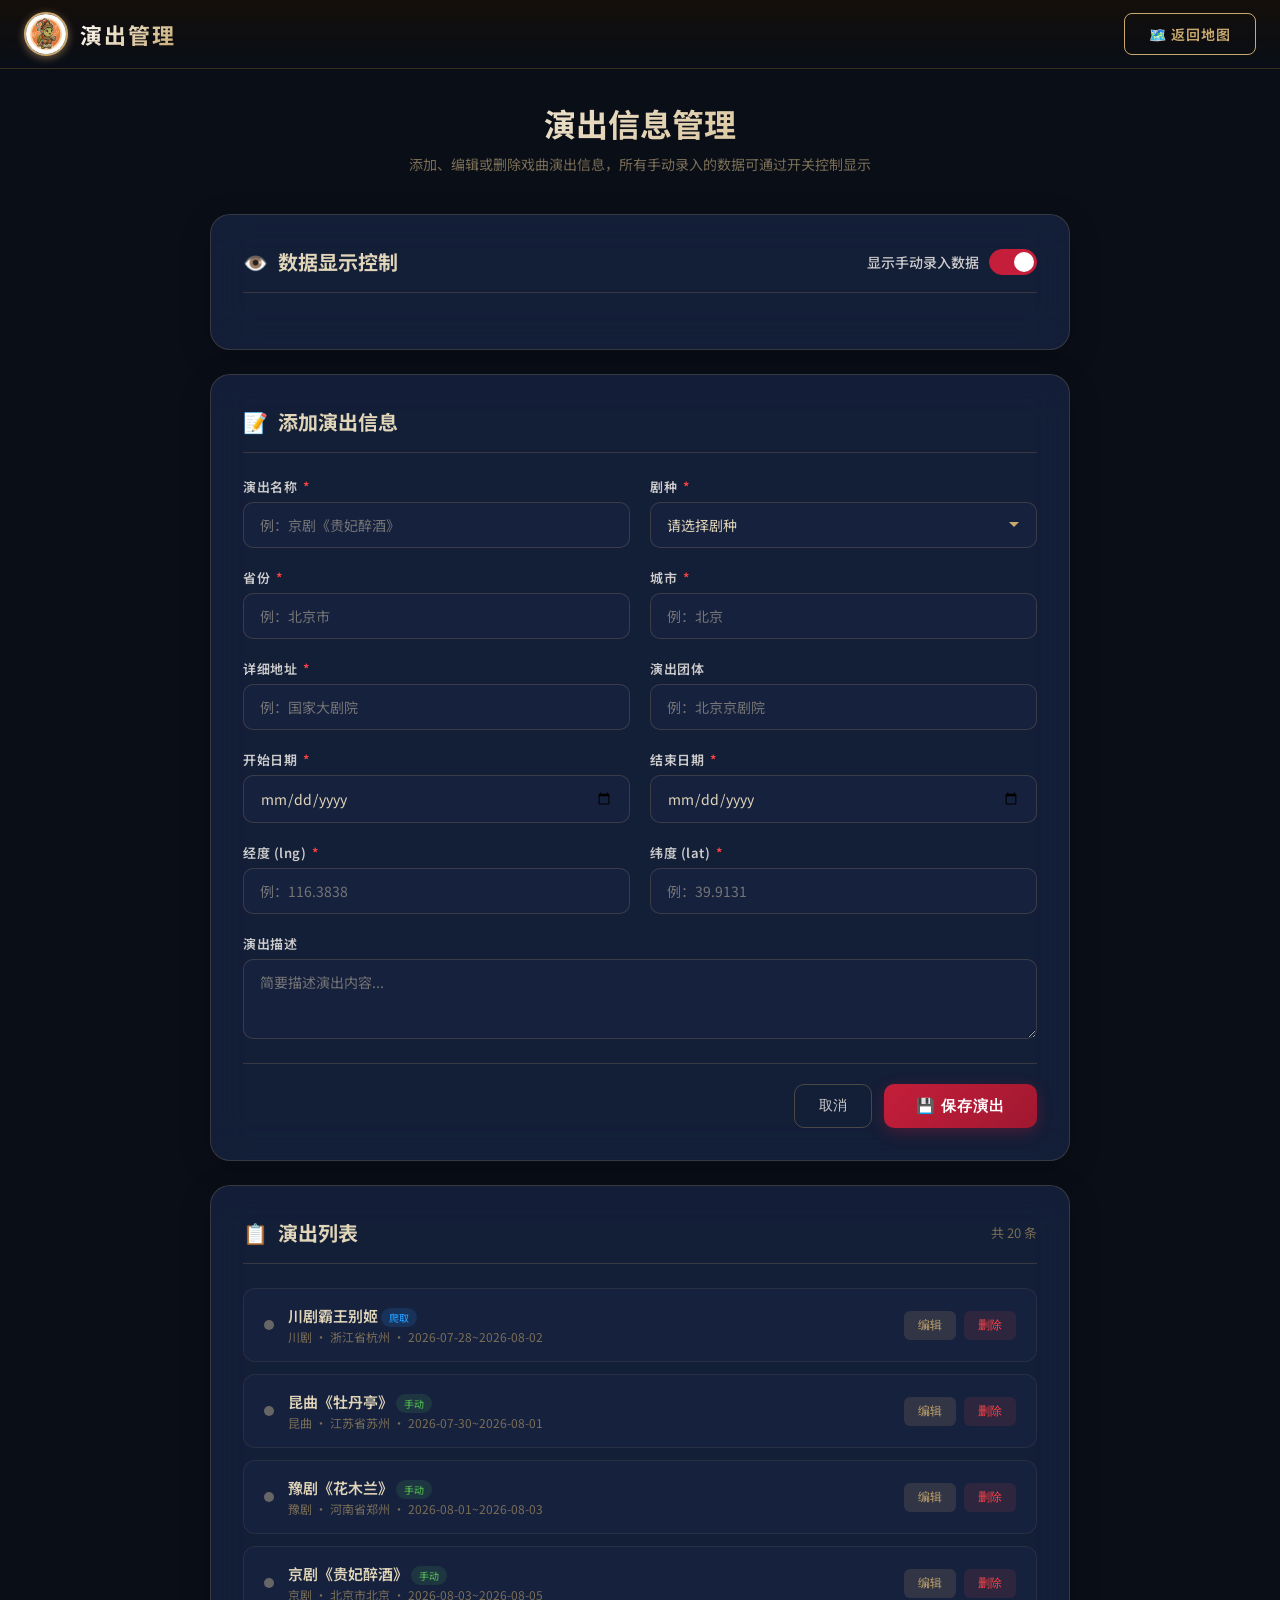
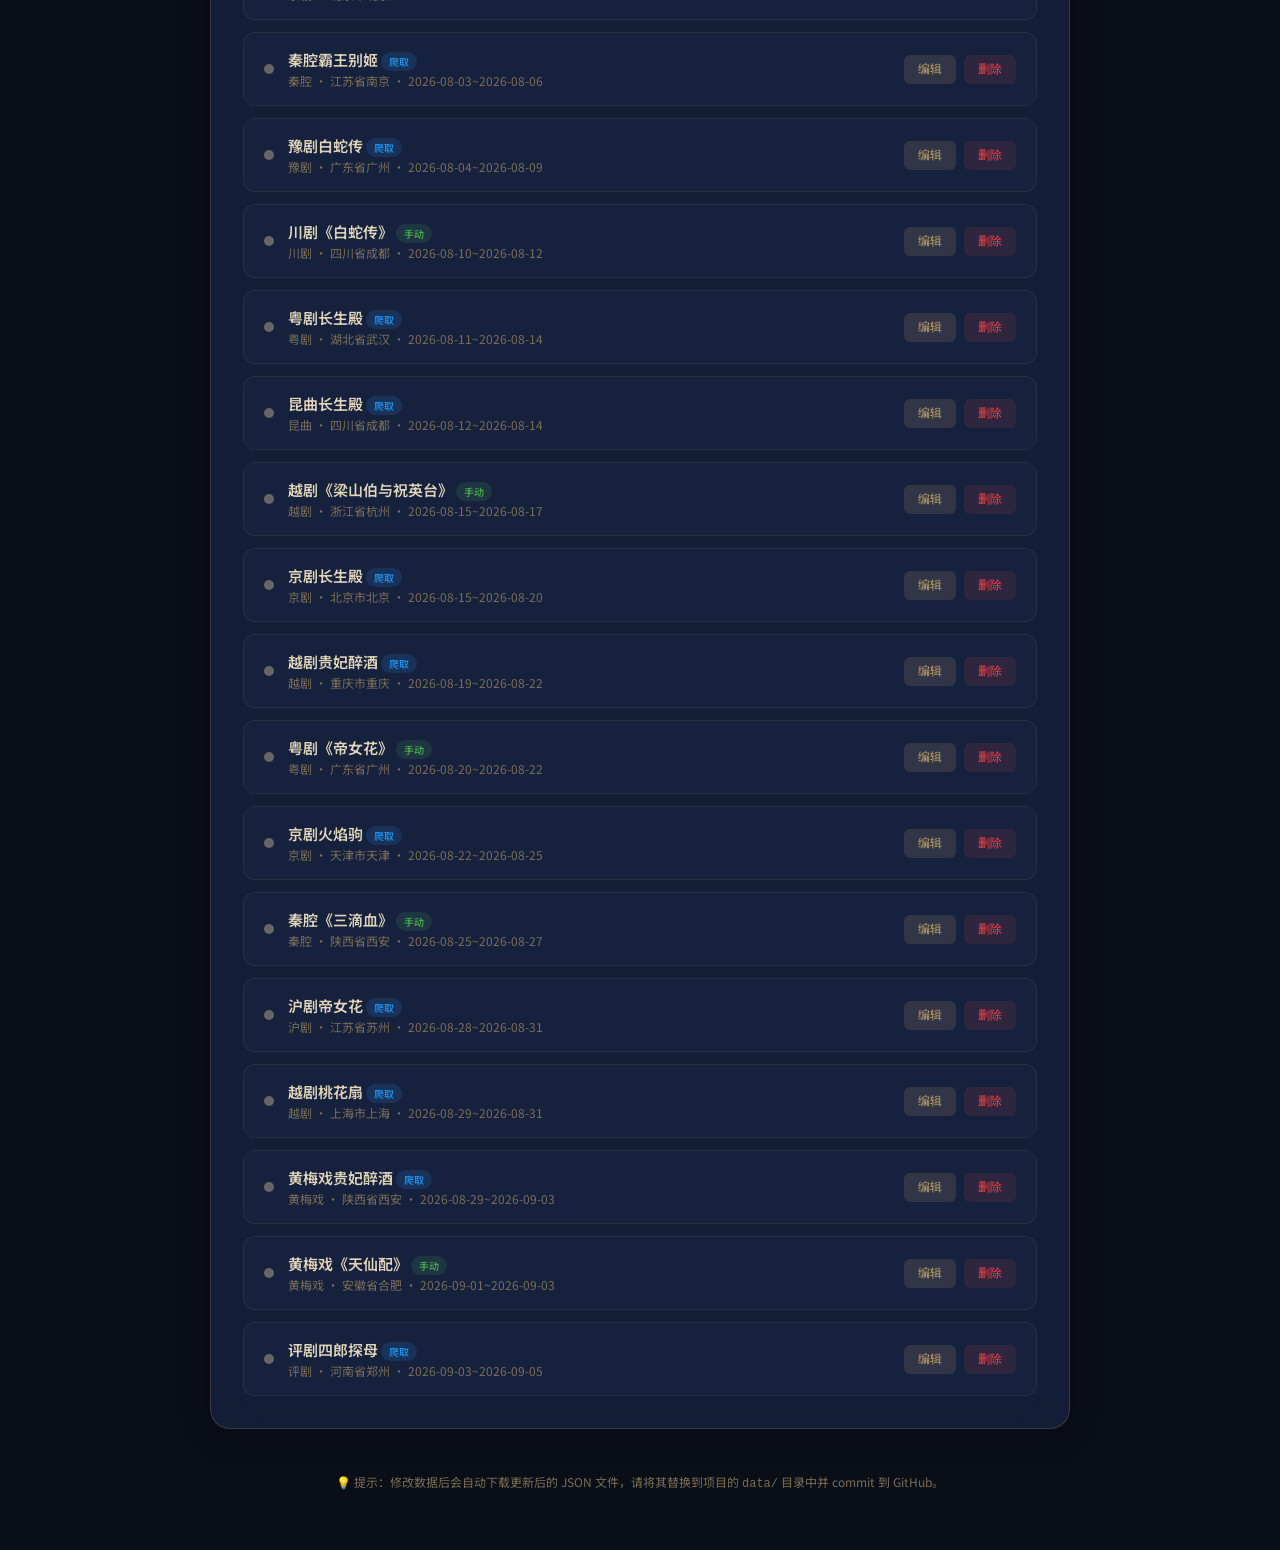
==== admin.html @ 23a8a16e "feat: 内置日志系统，每次错误时记录完整上下文（浏览器/状态/堆栈/性能/网络），支持localStorage持久化和JSON/TXT导出" ====
<!DOCTYPE html>
<html lang="zh-CN">
<head>
  <meta charset="UTF-8">
  <meta name="viewport" content="width=device-width, initial-scale=1.0">
  <title>演出管理 - 中国戏曲演出地图</title>
  <link href="https://fonts.googleapis.com/css2?family=Noto+Sans+SC:wght@400;500;700&display=swap" rel="stylesheet">
  <link rel="stylesheet" href="css/style.css">
</head>
<body>
  <!-- 导航栏 -->
  <nav class="navbar">
    <div class="navbar-brand">
      <img class="navbar-logo" src="img/logo.png" alt="唱戏的小乌龟">
      <span class="navbar-title">演出管理</span>
    </div>
    <div class="navbar-actions">
      <a href="index.html" class="btn btn-outline">🗺️ 返回地图</a>
    </div>
  </nav>

  <div class="admin-container">
    <div class="admin-header">
      <h1>演出信息管理</h1>
      <p>添加、编辑或删除戏曲演出信息，所有手动录入的数据可通过开关控制显示</p>
    </div>

    <!-- 手动数据开关 -->
    <div class="card">
      <div class="card-header">
        <div class="card-title">
          <span>👁️</span>
          数据显示控制
        </div>
        <label class="toggle-switch">
          <span class="toggle-label">显示手动录入数据</span>
          <input type="checkbox" id="manualToggle" checked>
          <span class="toggle-slider"></span>
        </label>
      </div>
    </div>

    <!-- 演出录入表单 -->
    <div class="card">
      <div class="card-header">
        <div class="card-title">
          <span>📝</span>
          <span id="formTitle">添加演出信息</span>
        </div>
      </div>
      <form id="perfForm">
        <div class="form-grid">
          <div class="form-group">
            <label class="form-label">演出名称 <span class="required">*</span></label>
            <input type="text" name="name" class="form-input" placeholder="例：京剧《贵妃醉酒》" required>
          </div>
          <div class="form-group">
            <label class="form-label">剧种 <span class="required">*</span></label>
            <select name="genre" class="form-select" required>
              <option value="">请选择剧种</option>
              <option value="京剧">京剧</option>
              <option value="越剧">越剧</option>
              <option value="豫剧">豫剧</option>
              <option value="黄梅戏">黄梅戏</option>
              <option value="评剧">评剧</option>
              <option value="昆曲">昆曲</option>
              <option value="川剧">川剧</option>
              <option value="秦腔">秦腔</option>
              <option value="粤剧">粤剧</option>
              <option value="晋剧">晋剧</option>
              <option value="河北梆子">河北梆子</option>
              <option value="沪剧">沪剧</option>
              <option value="花鼓戏">花鼓戏</option>
              <option value="二人转">二人转</option>
              <option value="皮影戏">皮影戏</option>
              <option value="其他">其他</option>
            </select>
          </div>
          <div class="form-group">
            <label class="form-label">省份 <span class="required">*</span></label>
            <input type="text" name="province" class="form-input" placeholder="例：北京市" required>
          </div>
          <div class="form-group">
            <label class="form-label">城市 <span class="required">*</span></label>
            <input type="text" name="city" class="form-input" placeholder="例：北京" required>
          </div>
          <div class="form-group">
            <label class="form-label">详细地址 <span class="required">*</span></label>
            <input type="text" name="address" class="form-input" placeholder="例：国家大剧院" required>
          </div>
          <div class="form-group">
            <label class="form-label">演出团体</label>
            <input type="text" name="troupe" class="form-input" placeholder="例：北京京剧院">
          </div>
          <div class="form-group">
            <label class="form-label">开始日期 <span class="required">*</span></label>
            <input type="date" name="startDate" class="form-input" required>
          </div>
          <div class="form-group">
            <label class="form-label">结束日期 <span class="required">*</span></label>
            <input type="date" name="endDate" class="form-input" required>
          </div>
          <div class="form-group">
            <label class="form-label">经度 (lng) <span class="required">*</span></label>
            <input type="number" step="0.0001" name="lng" class="form-input" placeholder="例：116.3838" required>
          </div>
          <div class="form-group">
            <label class="form-label">纬度 (lat) <span class="required">*</span></label>
            <input type="number" step="0.0001" name="lat" class="form-input" placeholder="例：39.9131" required>
          </div>
          <div class="form-group full-width">
            <label class="form-label">演出描述</label>
            <textarea name="description" class="form-textarea" placeholder="简要描述演出内容..."></textarea>
          </div>
        </div>
        <div class="form-actions">
          <button type="button" class="btn-cancel" id="cancelBtn">取消</button>
          <button type="submit" class="btn-submit" id="submitBtn">💾 保存演出</button>
        </div>
      </form>
    </div>

    <!-- 演出列表 -->
    <div class="card">
      <div class="card-header">
        <div class="card-title">
          <span>📋</span>
          演出列表
        </div>
        <span style="font-size:13px;color:var(--text-muted);" id="perfCount">共 0 条</span>
      </div>
      <div class="perf-list-vertical" id="perfList">
        <div class="empty-state">
          <div class="icon">🎭</div>
          <p>加载中...</p>
        </div>
      </div>
    </div>

    <!-- 提示 -->
    <div style="text-align:center;padding:20px;color:var(--text-muted);font-size:12px;">
      <p>💡 提示：修改数据后会自动下载更新后的 JSON 文件，请将其替换到项目的 <code>data/</code> 目录中并 commit 到 GitHub。</p>
    </div>
  </div>

  <script src="js/log.js"></script>
  <script src="js/admin.js"></script>
</body>
</html>
---- css/style.css ----
/* ========== CSS 变量 & 设计 Token ========== */
:root {
  --primary: #C41E3A;
  --primary-dark: #A01830;
  --primary-deep: #8B0000;
  --bg-primary: #0a0e17;
  --bg-secondary: #16213e;
  --bg-tertiary: #0f3460;
  --text-primary: #e0d5b8;
  --text-secondary: #CCCCCC;
  --text-muted: #7a6e56;
  --live-red: #FF4444;
  --upcoming-yellow: #F5C518;
  --ended-black: #666666;
  --gold: #C9A96E;
  --gold-dark: #8B7355;
  --glass-bg: rgba(22, 33, 62, 0.85);
  --glass-border: rgba(201, 169, 110, 0.2);
  --shadow-glow: 0 0 20px rgba(196, 30, 58, 0.3);
}

/* ========== 基础重置 ========== */
*, *::before, *::after {
  margin: 0;
  padding: 0;
  box-sizing: border-box;
}

body {
  font-family: 'Noto Sans SC', 'Microsoft YaHei', 'PingFang SC', 'SimHei', sans-serif;
  background: var(--bg-primary);
  color: var(--text-primary);
  min-height: 100vh;
  overflow-x: hidden;
}

/* ========== 导航栏 ========== */
.navbar {
  position: fixed;
  top: 0; left: 0; right: 0;
  z-index: 1000;
  background: linear-gradient(180deg, rgba(20,15,10,0.98) 0%, rgba(10,14,23,0.9) 100%);
  backdrop-filter: blur(20px);
  border-bottom: 1px solid var(--glass-border);
  padding: 12px 24px;
  display: flex;
  align-items: center;
  justify-content: space-between;
}

.navbar-brand {
  display: flex;
  align-items: center;
  gap: 12px;
}

.navbar-logo {
  width: 44px; height: 44px;
  border-radius: 50%;
  object-fit: cover;
  background: #E8E4D0;
  border: 2px solid var(--gold);
  box-shadow: 0 2px 8px rgba(245, 194, 138, 0.45);
  transition: transform 0.3s ease, box-shadow 0.3s ease;
}

.navbar-logo:hover {
  transform: scale(1.06);
  box-shadow: 0 4px 14px rgba(245, 194, 138, 0.7);
}

.navbar-title {
  font-size: 22px;
  font-weight: 700;
  background: linear-gradient(135deg, #FFFFFF, var(--gold));
  -webkit-background-clip: text;
  -webkit-text-fill-color: transparent;
  background-clip: text;
  letter-spacing: 2px;
}

.navbar-actions { display: flex; gap: 12px; }

/* ========== 按钮 ========== */
.btn {
  padding: 10px 24px;
  border-radius: 8px;
  font-size: 14px;
  font-weight: 600;
  cursor: pointer;
  transition: all 0.3s ease;
  border: none;
  text-decoration: none;
  display: inline-flex;
  align-items: center;
  gap: 8px;
  letter-spacing: 1px;
}

.btn-primary {
  background: linear-gradient(135deg, var(--primary), var(--primary-dark));
  color: white;
  box-shadow: 0 4px 15px rgba(196, 30, 58, 0.3);
}
.btn-primary:hover {
  transform: translateY(-2px);
  box-shadow: 0 6px 25px rgba(196, 30, 58, 0.5);
}

.btn-outline {
  background: transparent;
  color: var(--gold);
  border: 1px solid var(--gold);
}
.btn-outline:hover {
  background: rgba(201, 169, 110, 0.1);
  transform: translateY(-2px);
}

/* ========== 地图主页布局 ========== */
.main-container {
  display: flex;
  height: calc(100vh - 55px);
}

/* 侧边面板 */
.side-panel {
  width: 260px;
  padding: 16px;
  background: rgba(10,14,23,0.8);
  border-right: 1px solid rgba(201,169,110,0.1);
  overflow-y: auto;
  flex-shrink: 0;
}

.panel-card {
  background: rgba(22,33,62,0.6);
  border: 1px solid rgba(201,169,110,0.15);
  border-radius: 8px;
  padding: 14px;
  margin-bottom: 14px;
}

.panel-card h3 {
  color: var(--gold);
  font-size: 14px;
  margin-bottom: 12px;
  padding-bottom: 8px;
  border-bottom: 1px solid rgba(201,169,110,0.15);
}

/* 图例 */
.legend-item {
  display: flex; align-items: center; gap: 10px;
  padding: 8px 0; font-size: 13px;
}
.legend-item strong { display: block; color: var(--text-primary); }
.legend-item small { color: var(--text-muted); font-size: 11px; }
.legend-dot {
  width: 14px; height: 14px; border-radius: 50%; flex-shrink: 0;
  box-shadow: 0 0 10px currentColor;
}
.legend-dot.red { background: var(--live-red); animation: pulseLive 1.5s infinite; }
.legend-dot.yellow { background: var(--upcoming-yellow); animation: pulseUpcoming 2.5s infinite; }
.legend-dot.black { background: var(--ended-black); }

@keyframes pulseLive { 0%,100% { opacity:1; } 50% { opacity:0.3; } }
@keyframes pulseUpcoming { 0%,100% { opacity:0.8; } 50% { opacity:0.3; } }

/* 统计 */
.stat-grid { display: grid; grid-template-columns: 1fr 1fr; gap: 8px; }
.stat-item {
  text-align: center; padding: 8px;
  background: rgba(0,0,0,0.2); border-radius: 6px;
}
.stat-num { display: block; font-size: 24px; font-weight: bold; }
.stat-num.red { color: var(--live-red); }
.stat-num.yellow { color: var(--upcoming-yellow); }
.stat-num.gray { color: #888; }
.stat-label { font-size: 11px; color: var(--text-muted); }

/* 筛选 */
.filter-tag {
  display: flex; align-items: center; gap: 6px;
  padding: 6px 10px; margin: 3px 0; cursor: pointer;
  font-size: 12px; border-radius: 4px; color: #999;
  transition: all 0.2s;
}
.filter-tag:hover { background: rgba(201,169,110,0.05); }
.filter-tag.active { background: rgba(201,169,110,0.1); color: var(--gold); }
.filter-tag input { accent-color: var(--gold); }

/* 地图区域 */
.map-section { flex: 1; position: relative; }
#mapChart { width: 100%; height: 100%; }

/* 加载遮罩 */
.loading-overlay {
  position: absolute; top: 0; left: 0; right: 0; bottom: 0;
  background: rgba(10,14,23,0.9);
  display: flex; flex-direction: column;
  align-items: center; justify-content: center;
  z-index: 10;
}
.loading-spinner {
  width: 40px; height: 40px;
  border: 3px solid #333;
  border-top-color: var(--gold);
  border-radius: 50%;
  animation: spin 1s linear infinite;
}
@keyframes spin { to { transform: rotate(360deg); } }
.loading-overlay p { margin-top: 12px; color: var(--text-muted); font-size: 13px; }

/* 错误遮罩 */
.error-overlay {
  position: absolute; top: 0; left: 0; right: 0; bottom: 0;
  background: rgba(10,14,23,0.95);
  display: none; flex-direction: column;
  align-items: center; justify-content: center;
  z-index: 20; text-align: center;
}
.error-overlay h2 { color: var(--live-red); margin-bottom: 8px; }
.error-overlay p { color: #999; max-width: 400px; font-size: 13px; line-height: 1.8; }

/* 悬浮提示 */
.info-tooltip {
  position: fixed; z-index: 200; pointer-events: none;
  background: rgba(22,33,62,0.95);
  border: 1px solid rgba(201,169,110,0.4);
  border-radius: 12px; padding: 16px;
  min-width: 220px; max-width: 320px;
  display: none; color: var(--text-primary); font-size: 13px;
  box-shadow: 0 8px 32px rgba(0,0,0,0.5);
  backdrop-filter: blur(10px);
}
.info-tooltip.visible { display: block; }
.tt-status { display: inline-block; width: 8px; height: 8px; border-radius: 50%; margin-right: 4px; }
.tt-status.live { background: var(--live-red); }
.tt-status.upcoming { background: var(--upcoming-yellow); }
.tt-status.ended { background: var(--ended-black); }
.tt-name {
  font-size: 16px; font-weight: bold; color: var(--text-primary);
  display: block; margin: 6px 0;
}
.tt-genre {
  background: rgba(201,169,110,0.2); padding: 2px 8px;
  border-radius: 4px; font-size: 11px; display: inline-block;
}
.tt-row { margin: 4px 0; color: var(--gold-dark); font-size: 12px; }
.tt-desc {
  color: var(--text-muted); font-size: 11px;
  border-top: 1px solid rgba(201,169,110,0.15);
  padding-top: 8px; margin-top: 8px;
}

/* 多演出悬浮卡片 */
.tt-count-badge {
  display: inline-block;
  background: rgba(201,169,110,0.2);
  color: var(--gold);
  font-size: 11px;
  padding: 1px 8px;
  border-radius: 10px;
  margin-left: 6px;
}
.tt-venue {
  color: var(--text-primary);
  font-size: 14px;
  font-weight: bold;
  margin: 8px 0 6px;
  padding-bottom: 6px;
  border-bottom: 1px solid rgba(201,169,110,0.2);
}
.tt-perf-list {
  max-height: 280px;
  overflow-y: auto;
}
.tt-perf-item {
  display: flex;
  gap: 8px;
  padding: 8px 0;
  border-bottom: 1px solid rgba(201,169,110,0.08);
}
.tt-perf-item:last-child {
  border-bottom: none;
  padding-bottom: 0;
}
.tt-dot {
  width: 8px; height: 8px;
  border-radius: 50%;
  flex-shrink: 0;
  margin-top: 6px;
}
.tt-perf-body {
  display: flex;
  flex-direction: column;
  gap: 2px;
  flex: 1;
}
.tt-perf-name {
  font-size: 13px;
  font-weight: 600;
  color: var(--text-primary);
}
.tt-perf-meta {
  font-size: 11px;
  color: var(--text-muted);
}
.tt-perf-date {
  font-size: 11px;
  color: var(--gold-dark);
}
.tt-perf-actors {
  font-size: 11px;
  color: var(--gold-dark);
}

/* 底部演出条 */
.perf-bar {
  background: rgba(10,14,23,0.95);
  border-top: 1px solid rgba(201,169,110,0.15);
  padding: 10px 16px;
  max-height: 300px;
  overflow: hidden;
  display: flex;
  flex-direction: column;
}
.perf-bar-title {
  color: var(--gold); font-size: 13px; margin-bottom: 6px;
  flex-shrink: 0;
}
.perf-list {
  display: flex; flex-wrap: wrap; gap: 8px;
  overflow-y: auto; overflow-x: hidden;
  padding-right: 6px; padding-bottom: 4px;
  flex: 1;
  align-content: flex-start;
}
.perf-card {
  padding: 6px 12px;
  background: rgba(22,33,62,0.5);
  border: 1px solid rgba(201,169,110,0.15);
  border-radius: 6px;
  font-size: 12px; cursor: pointer;
  min-width: 160px; max-width: 220px;
  transition: border-color 0.3s;
}
.perf-card:hover { border-color: var(--gold); }
.pc-name { color: var(--text-primary); font-weight: bold; }
.pc-info { color: var(--text-muted); font-size: 11px; margin-top: 2px; }

/* 多演出分组卡片 */
.perf-group {
  min-width: 200px;
  max-width: 280px;
}
.pc-count {
  display: inline-block;
  background: rgba(201,169,110,0.15);
  color: var(--gold);
  font-size: 10px;
  padding: 1px 6px;
  border-radius: 8px;
  margin-left: 6px;
  vertical-align: middle;
}
.pc-sub-item {
  font-size: 11px;
  color: var(--text-secondary);
  padding: 3px 0 0 4px;
  margin-top: 2px;
  border-top: 1px solid rgba(201,169,110,0.06);
  line-height: 1.4;
}
.pc-sub-date {
  color: var(--text-muted);
  font-size: 10px;
}

/* 页脚 */
.footer {
  text-align: center; padding: 6px; font-size: 11px;
  color: #4a3e2e; background: rgba(10,14,23,0.8);
  border-top: 1px solid rgba(201,169,110,0.1);
}

/* ========== 卡片（管理页通用） ========== */
.card {
  background: var(--glass-bg);
  backdrop-filter: blur(20px);
  border: 1px solid var(--glass-border);
  border-radius: 20px;
  padding: 32px;
  margin-bottom: 24px;
  box-shadow: 0 8px 32px rgba(0, 0, 0, 0.2);
  animation: fadeIn 0.6s ease-out;
}

.card-header {
  display: flex; align-items: center; justify-content: space-between;
  margin-bottom: 24px; padding-bottom: 16px;
  border-bottom: 1px solid rgba(201, 169, 110, 0.2);
}

.card-title {
  font-size: 20px; font-weight: 700;
  color: var(--text-primary);
  display: flex; align-items: center; gap: 10px;
}

/* ========== 管理页容器 ========== */
.admin-container {
  position: relative; z-index: 10;
  padding-top: 100px; padding-bottom: 40px;
  max-width: 900px;
  margin: 0 auto;
  padding-left: 20px; padding-right: 20px;
}

.admin-header { text-align: center; margin-bottom: 40px; }
.admin-header h1 {
  font-size: 32px; font-weight: 700;
  background: linear-gradient(135deg, #FFFFFF, var(--gold));
  -webkit-background-clip: text;
  -webkit-text-fill-color: transparent;
  background-clip: text;
  margin-bottom: 8px;
}
.admin-header p { color: var(--text-muted); font-size: 14px; }

/* ========== 表单 ========== */
.form-grid { display: grid; grid-template-columns: 1fr 1fr; gap: 20px; }
.form-group { display: flex; flex-direction: column; gap: 6px; }
.form-group.full-width { grid-column: 1 / -1; }
.form-label { font-size: 13px; font-weight: 600; color: var(--text-secondary); letter-spacing: 0.5px; }
.form-label .required { color: var(--live-red); margin-left: 2px; }

.form-input, .form-select, .form-textarea {
  padding: 12px 16px;
  background: var(--bg-secondary);
  border: 1px solid rgba(201, 169, 110, 0.2);
  border-radius: 10px;
  color: var(--text-primary);
  font-size: 14px;
  font-family: inherit;
  transition: all 0.3s ease;
  outline: none;
}
.form-input:focus, .form-select:focus, .form-textarea:focus {
  border-color: var(--gold);
  box-shadow: 0 0 0 3px rgba(201, 169, 110, 0.1);
}

.form-select {
  appearance: none;
  background-image: url("data:image/svg+xml,%3Csvg xmlns='http://www.w3.org/2000/svg' width='12' height='12' viewBox='0 0 12 12'%3E%3Cpath fill='%23C9A96E' d='M6 8L1 3h10z'/%3E%3C/svg%3E");
  background-repeat: no-repeat;
  background-position: right 16px center;
  padding-right: 40px;
}
.form-textarea { resize: vertical; min-height: 80px; }

.form-actions {
  display: flex; gap: 12px; justify-content: flex-end;
  margin-top: 24px; padding-top: 20px;
  border-top: 1px solid rgba(201, 169, 110, 0.2);
}

.btn-submit {
  background: linear-gradient(135deg, var(--primary), var(--primary-dark));
  color: white; border: none;
  padding: 12px 32px; border-radius: 10px;
  font-size: 15px; font-weight: 600;
  cursor: pointer; transition: all 0.3s ease;
  letter-spacing: 1px;
  box-shadow: 0 4px 15px rgba(196, 30, 58, 0.3);
}
.btn-submit:hover {
  transform: translateY(-2px);
  box-shadow: 0 6px 25px rgba(196, 30, 58, 0.5);
}

.btn-cancel {
  background: transparent;
  color: var(--text-secondary);
  border: 1px solid rgba(201, 169, 110, 0.3);
  padding: 12px 24px; border-radius: 10px;
  font-size: 14px; cursor: pointer;
  transition: all 0.3s ease;
}
.btn-cancel:hover { border-color: var(--gold); color: var(--gold); }

/* ========== 开关 ========== */
.toggle-switch {
  position: relative;
  display: inline-flex; align-items: center; gap: 10px;
  cursor: pointer;
}
.toggle-switch input { display: none; }
.toggle-slider {
  width: 48px; height: 26px;
  background: var(--bg-tertiary);
  border-radius: 13px;
  position: relative;
  transition: all 0.3s ease;
  border: 1px solid rgba(201, 169, 110, 0.2);
}
.toggle-slider::before {
  content: '';
  position: absolute;
  width: 20px; height: 20px; border-radius: 50%;
  background: var(--text-muted);
  top: 2px; left: 2px;
  transition: all 0.3s ease;
}
.toggle-switch input:checked + .toggle-slider {
  background: var(--primary);
  border-color: var(--primary);
}
.toggle-switch input:checked + .toggle-slider::before {
  transform: translateX(22px);
  background: white;
}
.toggle-label { font-size: 14px; color: var(--text-secondary); font-weight: 500; }

/* ========== 演出列表项 ========== */
.perf-list-vertical { display: flex; flex-direction: column; gap: 12px; }
.perf-item {
  display: flex; align-items: center; justify-content: space-between;
  padding: 16px 20px;
  background: var(--bg-secondary);
  border: 1px solid rgba(201, 169, 110, 0.1);
  border-radius: 12px;
  transition: all 0.3s ease;
  cursor: pointer;
}
.perf-item:hover {
  border-color: var(--gold);
  transform: translateX(4px);
  box-shadow: 0 4px 20px rgba(0, 0, 0, 0.2);
}
.perf-item-left { display: flex; align-items: center; gap: 14px; flex: 1; }
.perf-status-dot {
  width: 10px; height: 10px; border-radius: 50%; flex-shrink: 0;
}
.perf-status-dot.live { background: var(--live-red); box-shadow: 0 0 10px var(--live-red); animation: pulseLive 1.2s ease-in-out infinite; }
.perf-status-dot.upcoming { background: var(--upcoming-yellow); box-shadow: 0 0 10px var(--upcoming-yellow); }
.perf-status-dot.ended { background: var(--ended-black); }
.perf-info h3 { font-size: 15px; font-weight: 600; color: var(--text-primary); margin-bottom: 2px; }
.perf-info p { font-size: 12px; color: var(--text-muted); }
.perf-item-right { display: flex; gap: 8px; flex-shrink: 0; }

.btn-small {
  padding: 6px 14px; border-radius: 6px;
  font-size: 12px; cursor: pointer; border: none;
  transition: all 0.3s ease;
}
.btn-edit { background: rgba(201, 169, 110, 0.15); color: var(--gold); }
.btn-edit:hover { background: rgba(201, 169, 110, 0.3); }
.btn-delete { background: rgba(255, 68, 68, 0.1); color: var(--live-red); }
.btn-delete:hover { background: rgba(255, 68, 68, 0.25); }
.btn-source-tag {
  font-size: 10px; padding: 2px 8px; border-radius: 10px;
  background: rgba(76, 175, 80, 0.15); color: #4CAF50;
  font-weight: 500;
}
.btn-source-tag.crawled { background: rgba(33, 150, 243, 0.15); color: #2196F3; }

/* 空状态 */
.empty-state { text-align: center; padding: 40px; color: var(--text-muted); }
.empty-state .icon { font-size: 48px; margin-bottom: 12px; opacity: 0.3; }
.empty-state p { font-size: 14px; }

/* ========== 动画 ========== */
.fade-in { animation: fadeIn 0.8s ease-out; }
@keyframes fadeIn {
  from { opacity: 0; transform: translateY(20px); }
  to { opacity: 1; transform: translateY(0); }
}

/* ========== 滚动条 ========== */
::-webkit-scrollbar { width: 6px; height: 6px; }
::-webkit-scrollbar-track { background: var(--bg-secondary); }
::-webkit-scrollbar-thumb { background: var(--gold-dark); border-radius: 3px; }
::-webkit-scrollbar-thumb:hover { background: var(--gold); }

/* ========== 响应式 ========== */
@media (max-width: 768px) {
  .navbar { padding: 12px 16px; }
  .navbar-title { font-size: 16px; }
  .side-panel { width: 100%; max-height: 200px; border-right: none; border-bottom: 1px solid rgba(201,169,110,0.1); }
  .main-container { flex-direction: column; }
  .form-grid { grid-template-columns: 1fr; }
  .card { padding: 20px; }
  .perf-item { flex-direction: column; align-items: flex-start; gap: 12px; }
  .perf-item-right { width: 100%; justify-content: flex-end; }
}
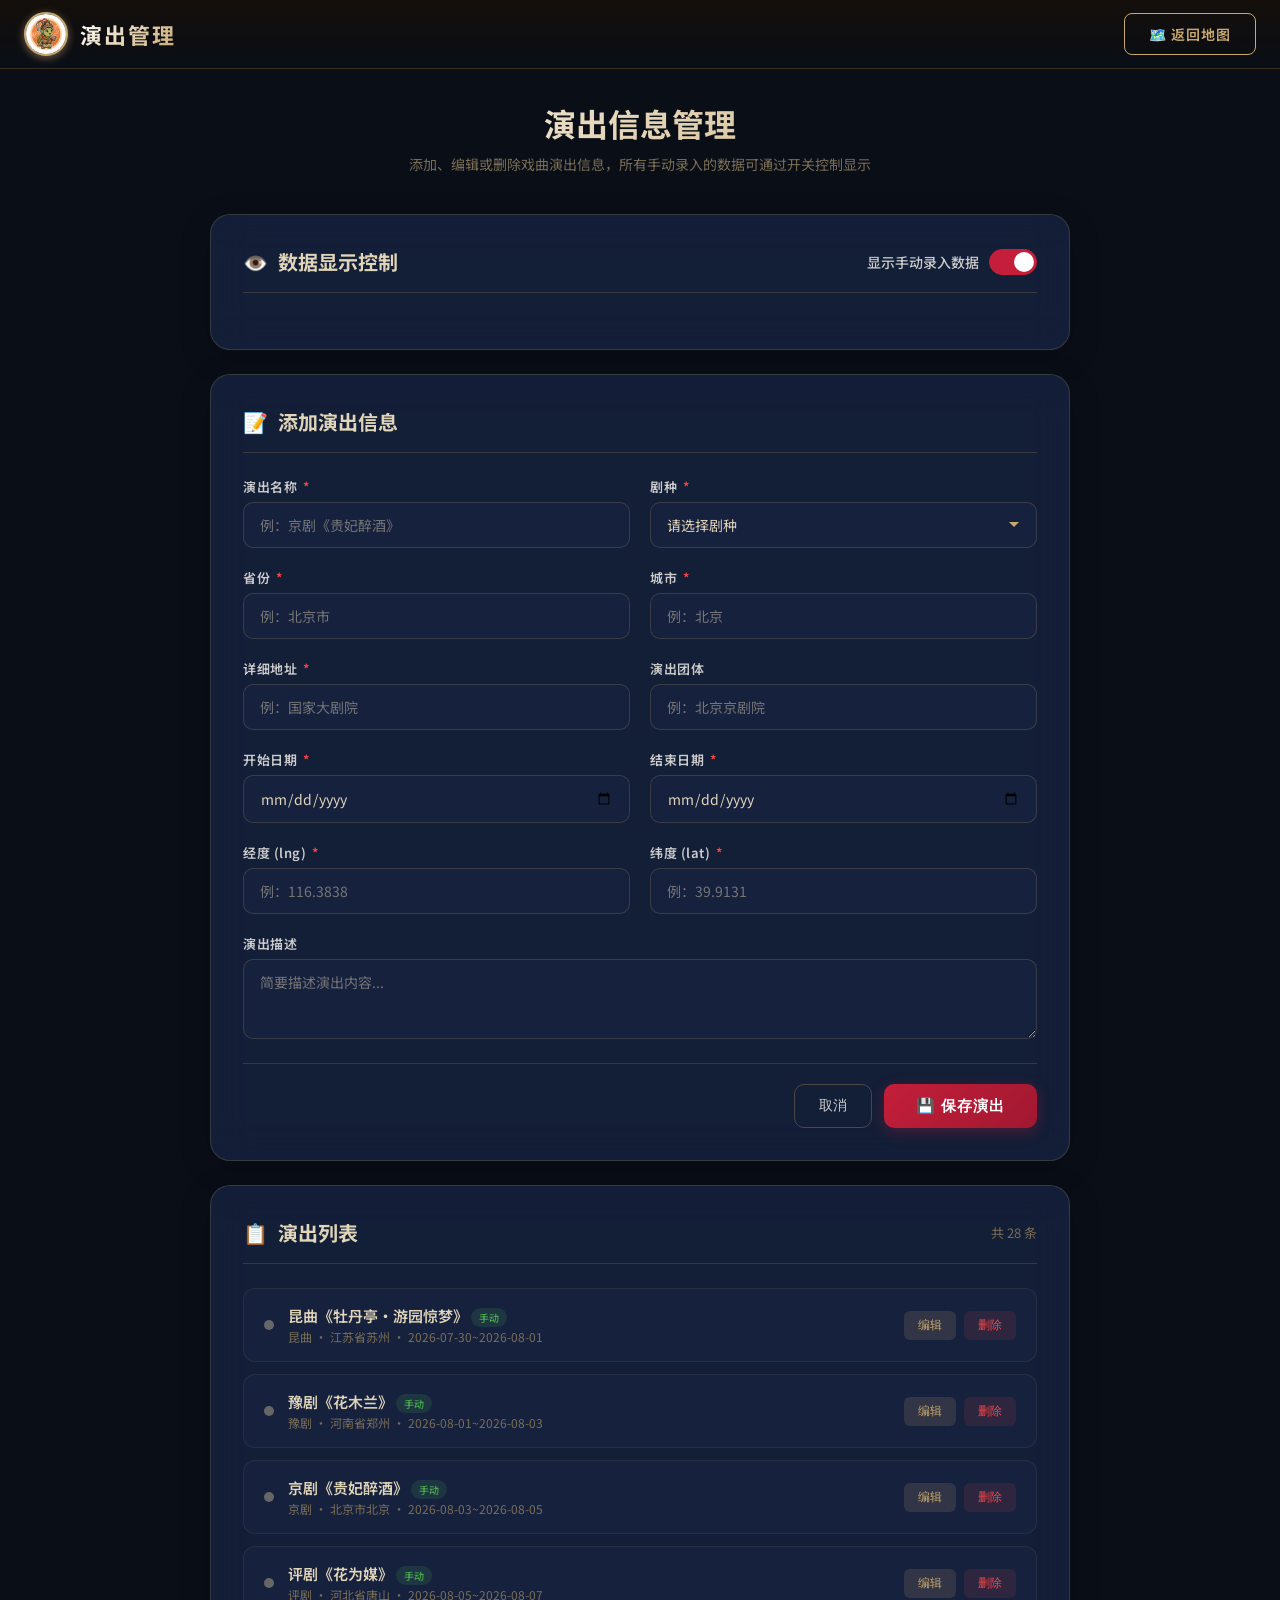
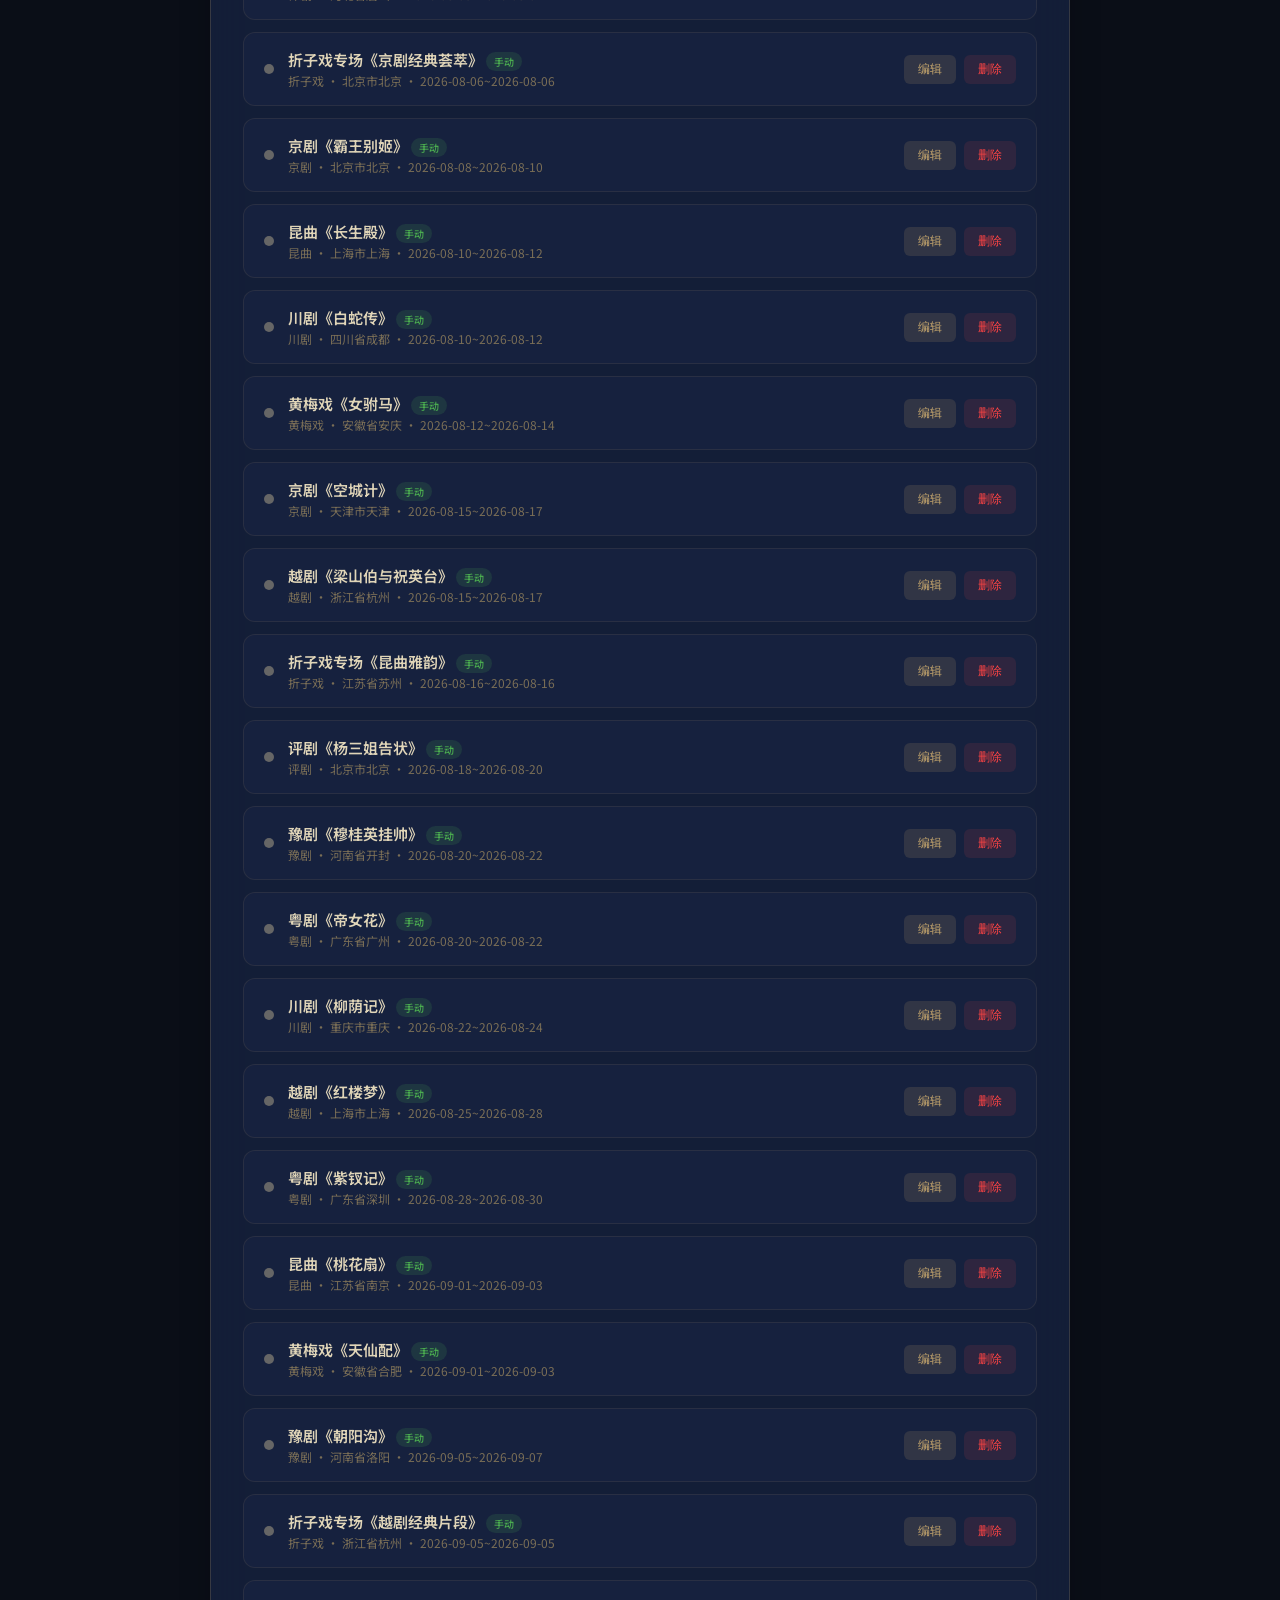
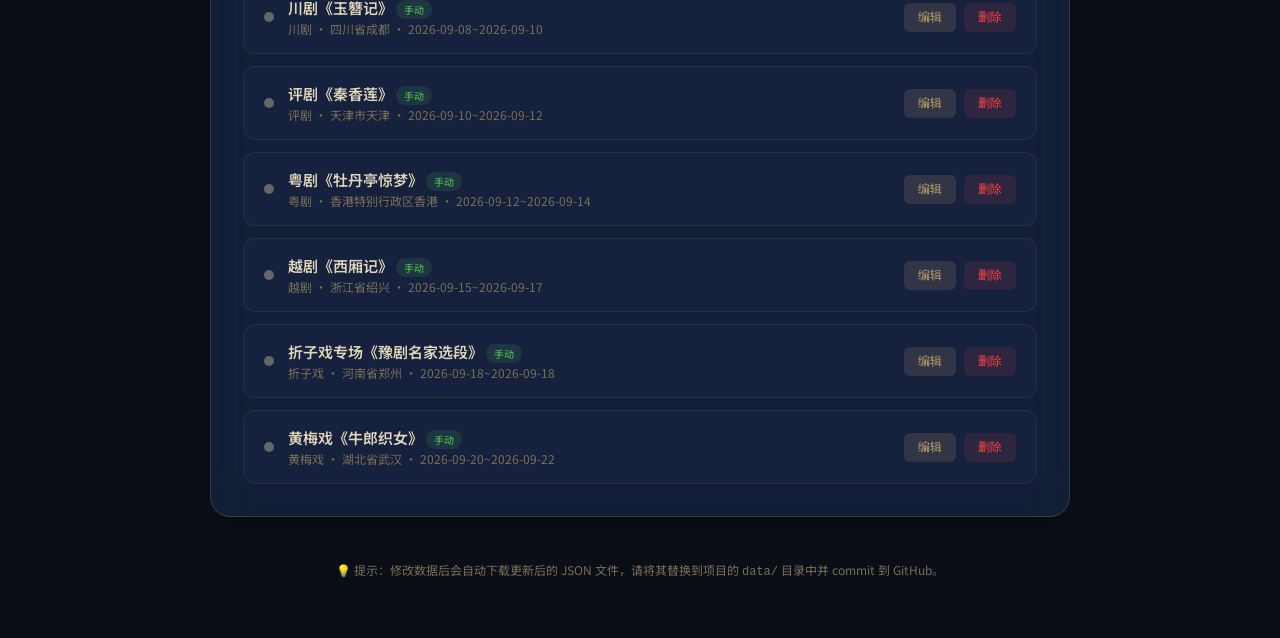
==== commit a58efab8: "feat: 剧种数据全面覆盖——京剧/昆曲/豫剧/评剧/越剧/黄梅戏/川剧/粤剧+折子戏，各3条高质量数据，修正剧种-剧团-地点匹配" ====
--- a/admin.html
+++ b/admin.html
@@ -59,14 +59,15 @@
             <select name="genre" class="form-select" required>
               <option value="">请选择剧种</option>
               <option value="京剧">京剧</option>
+              <option value="昆曲">昆曲</option>
+              <option value="豫剧">豫剧</option>
+              <option value="评剧">评剧</option>
               <option value="越剧">越剧</option>
-              <option value="豫剧">豫剧</option>
               <option value="黄梅戏">黄梅戏</option>
-              <option value="评剧">评剧</option>
-              <option value="昆曲">昆曲</option>
               <option value="川剧">川剧</option>
+              <option value="粤剧">粤剧</option>
+              <option value="折子戏">折子戏</option>
               <option value="秦腔">秦腔</option>
-              <option value="粤剧">粤剧</option>
               <option value="晋剧">晋剧</option>
               <option value="河北梆子">河北梆子</option>
               <option value="沪剧">沪剧</option>
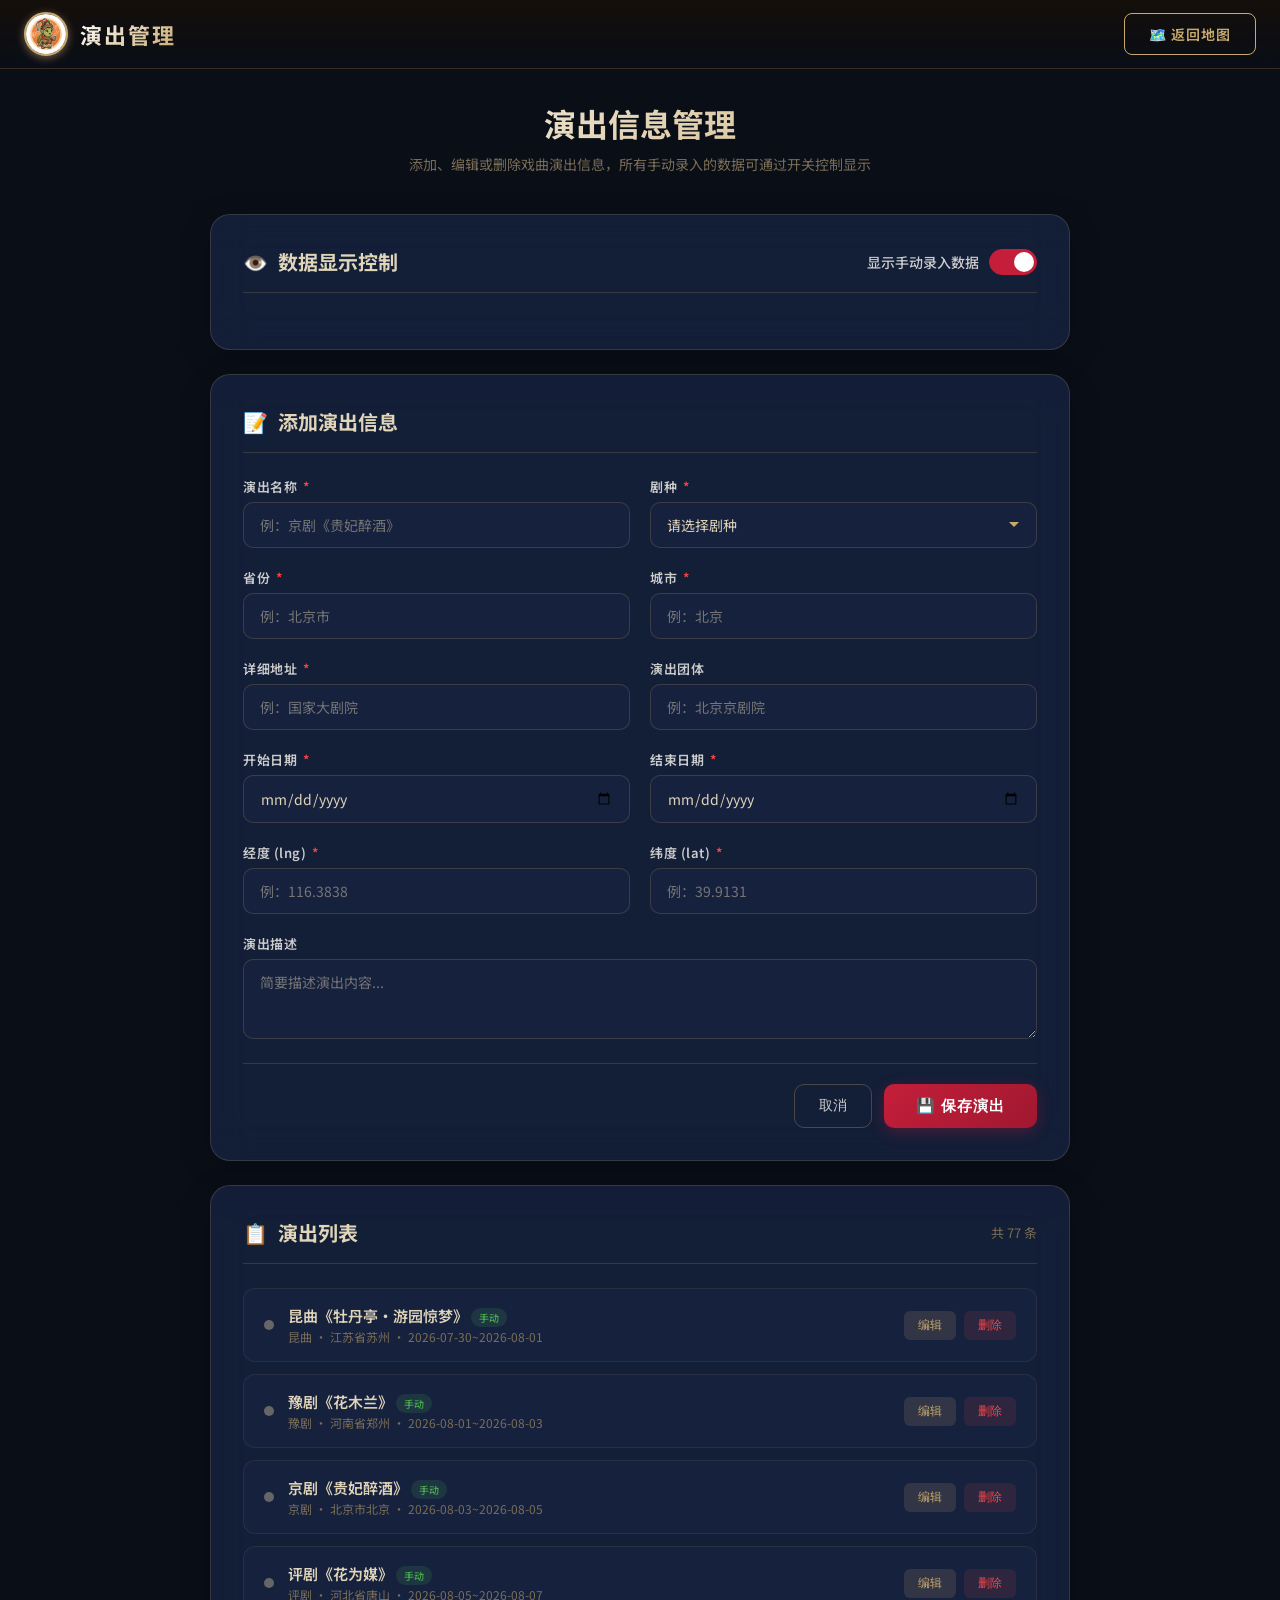
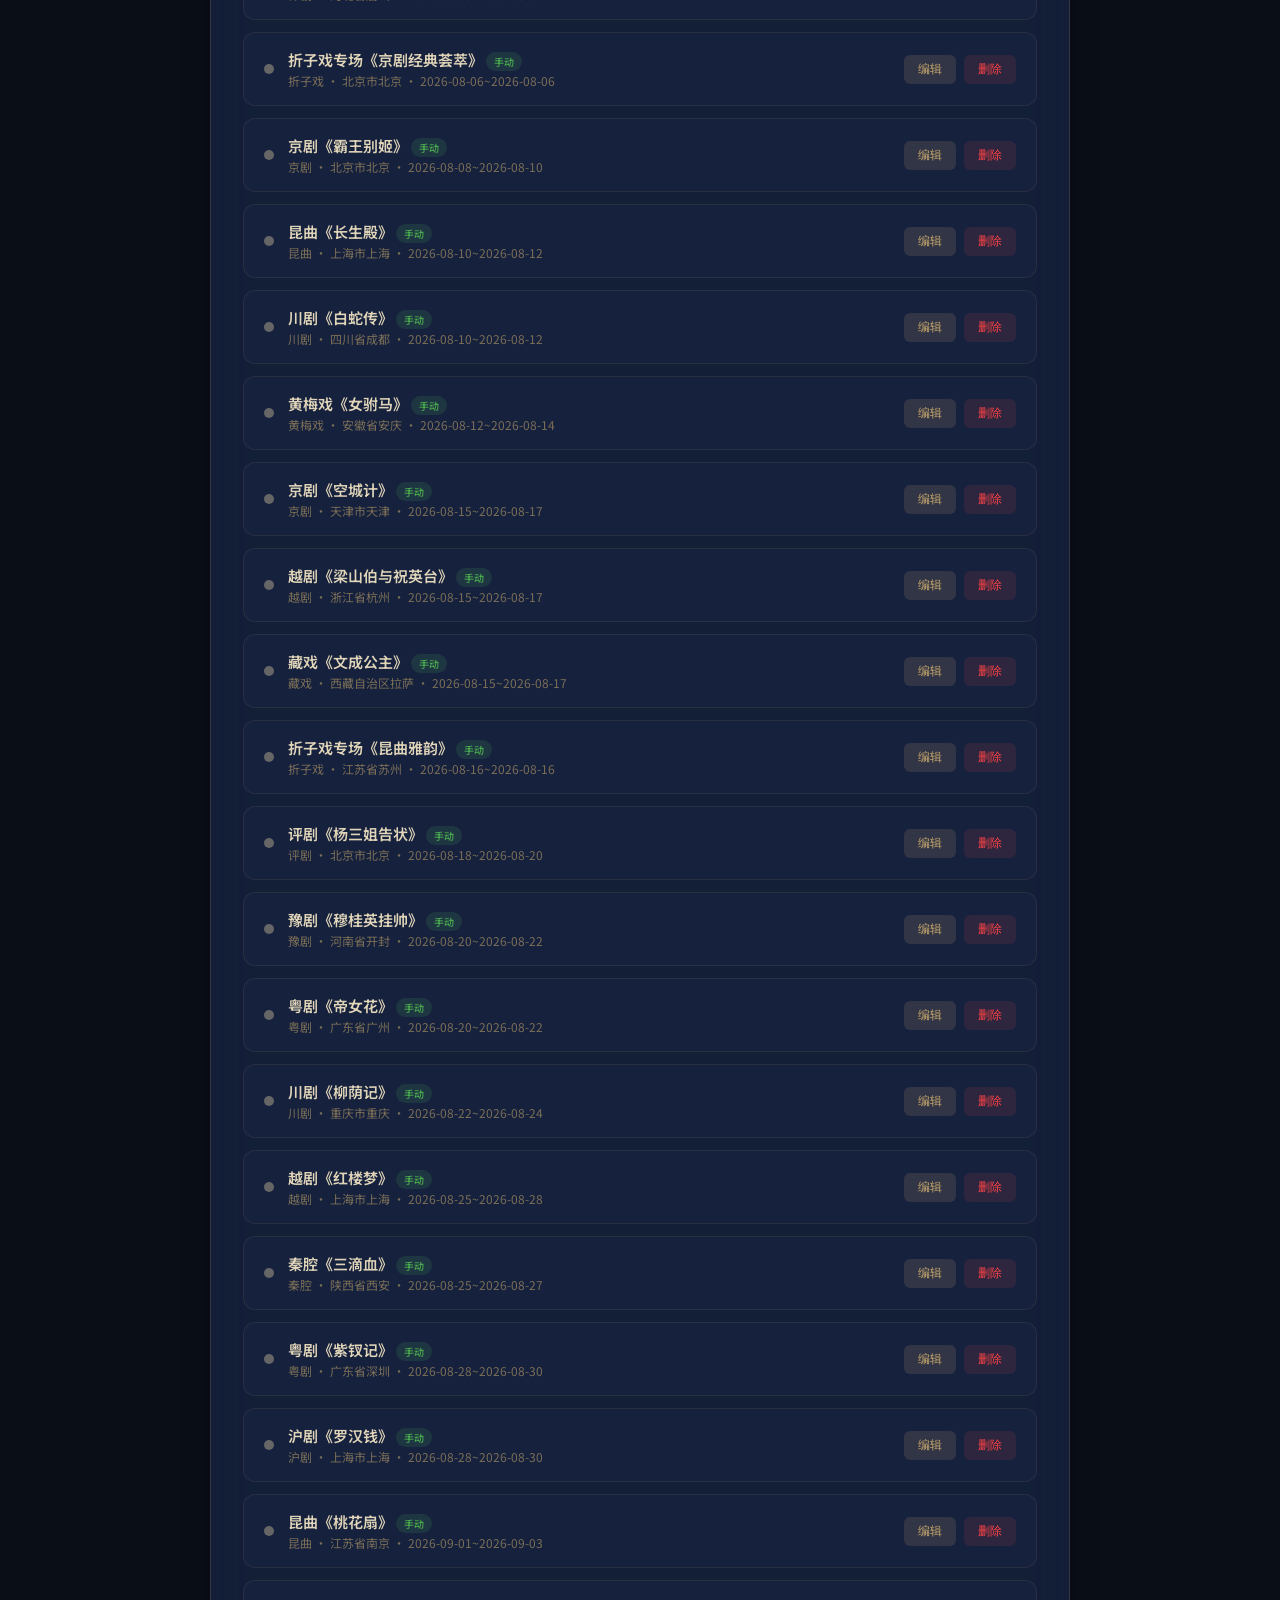
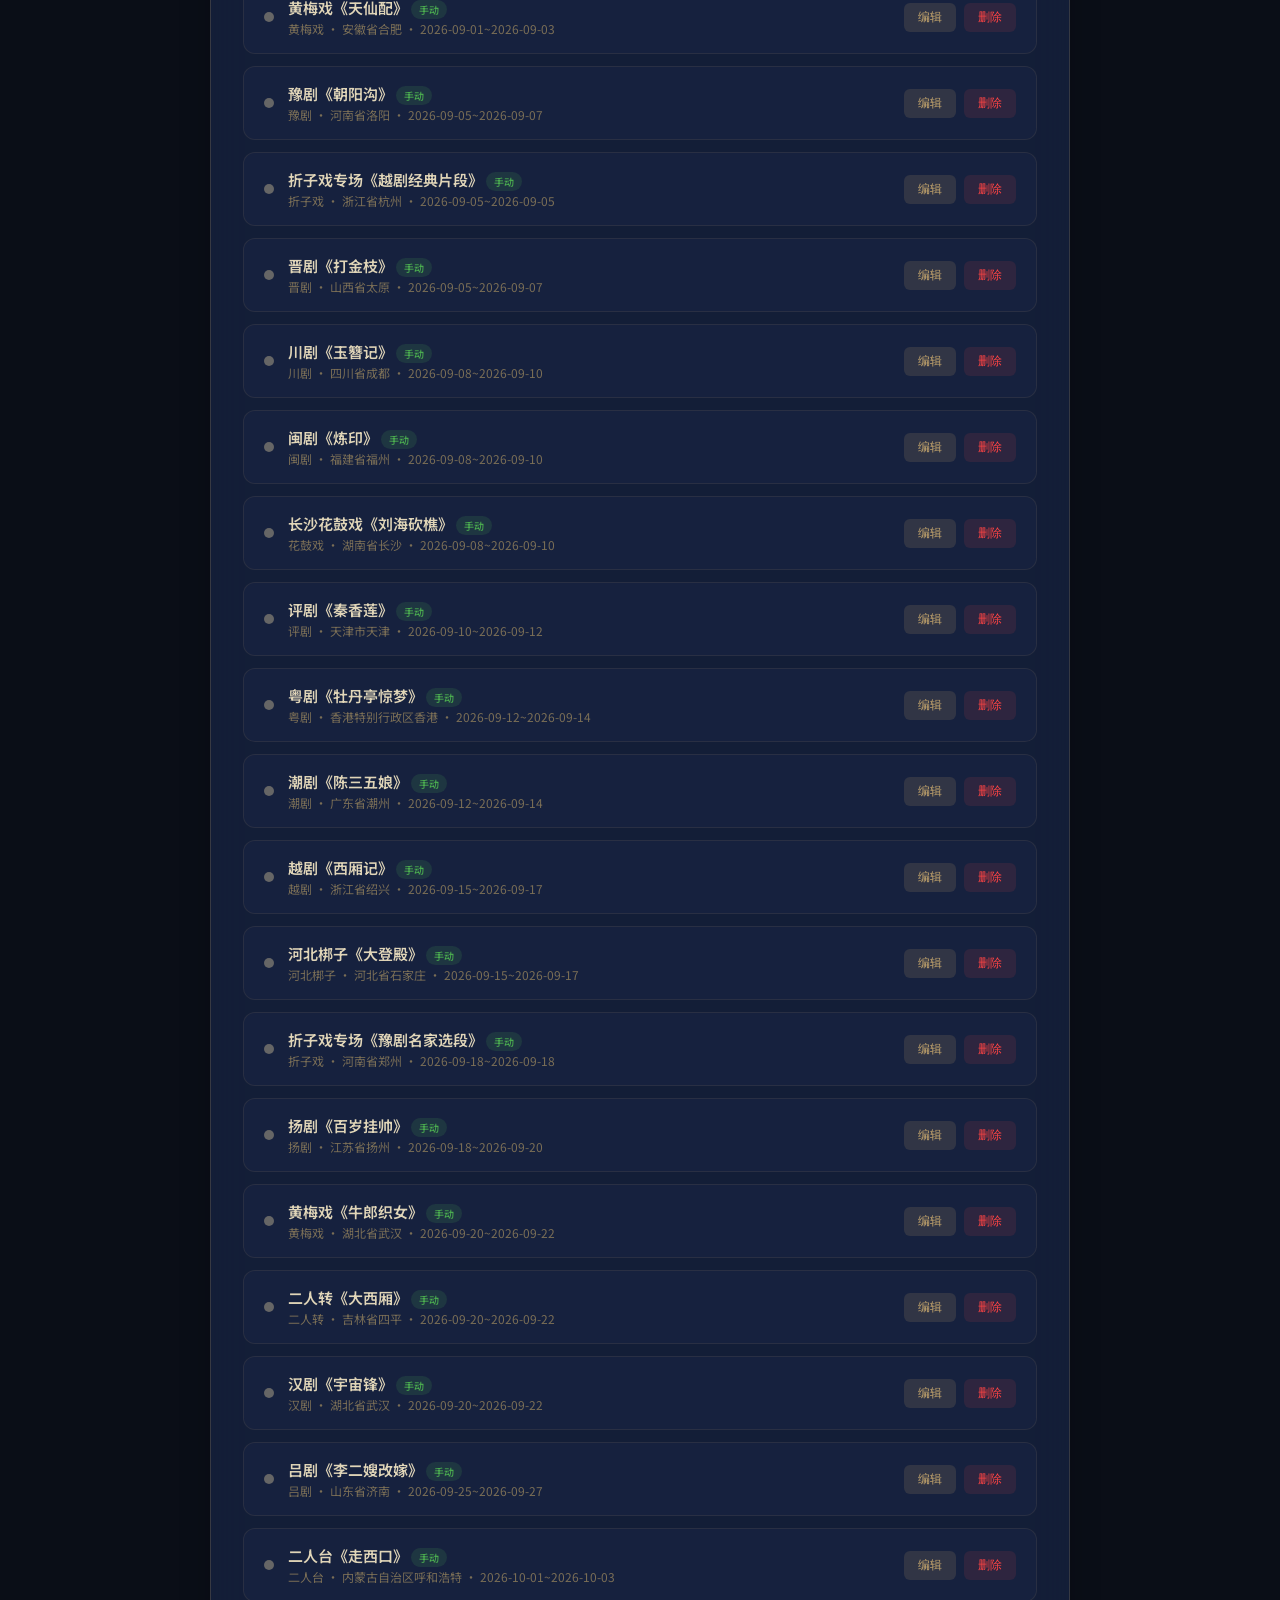
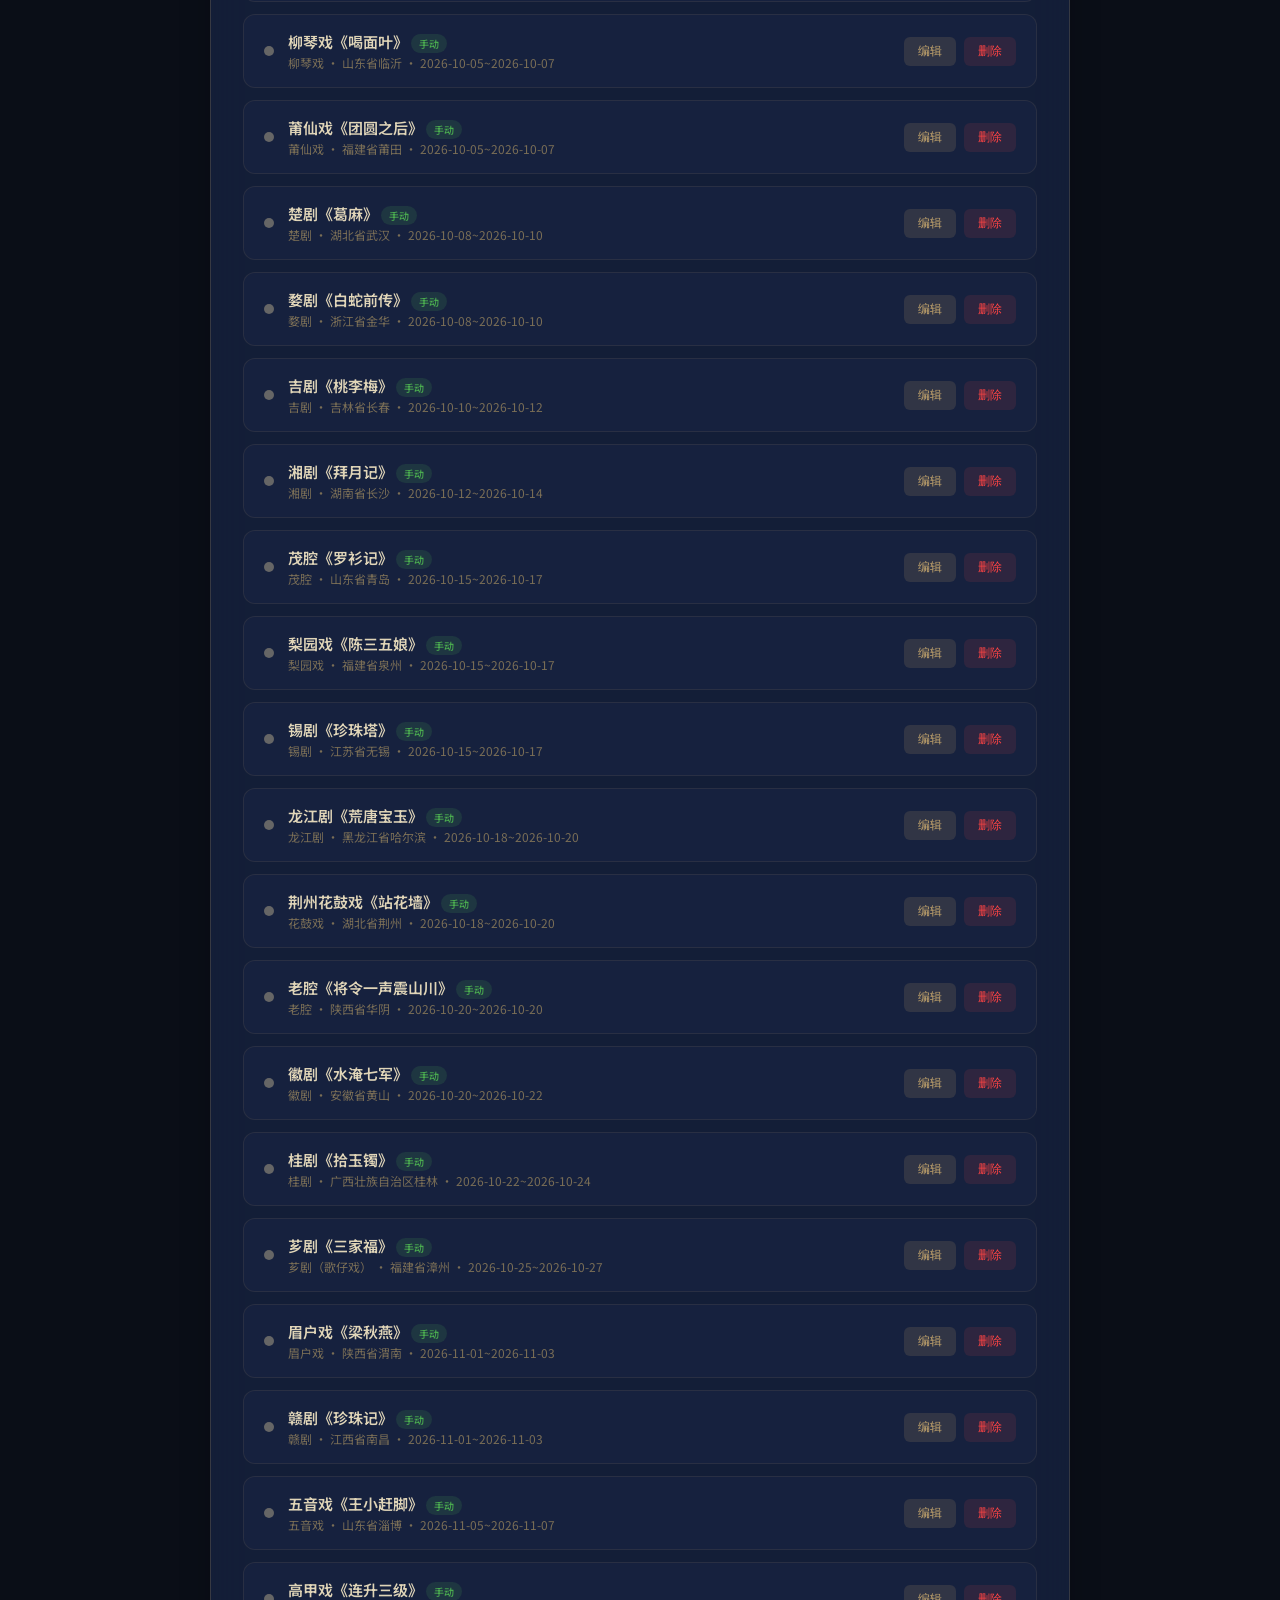
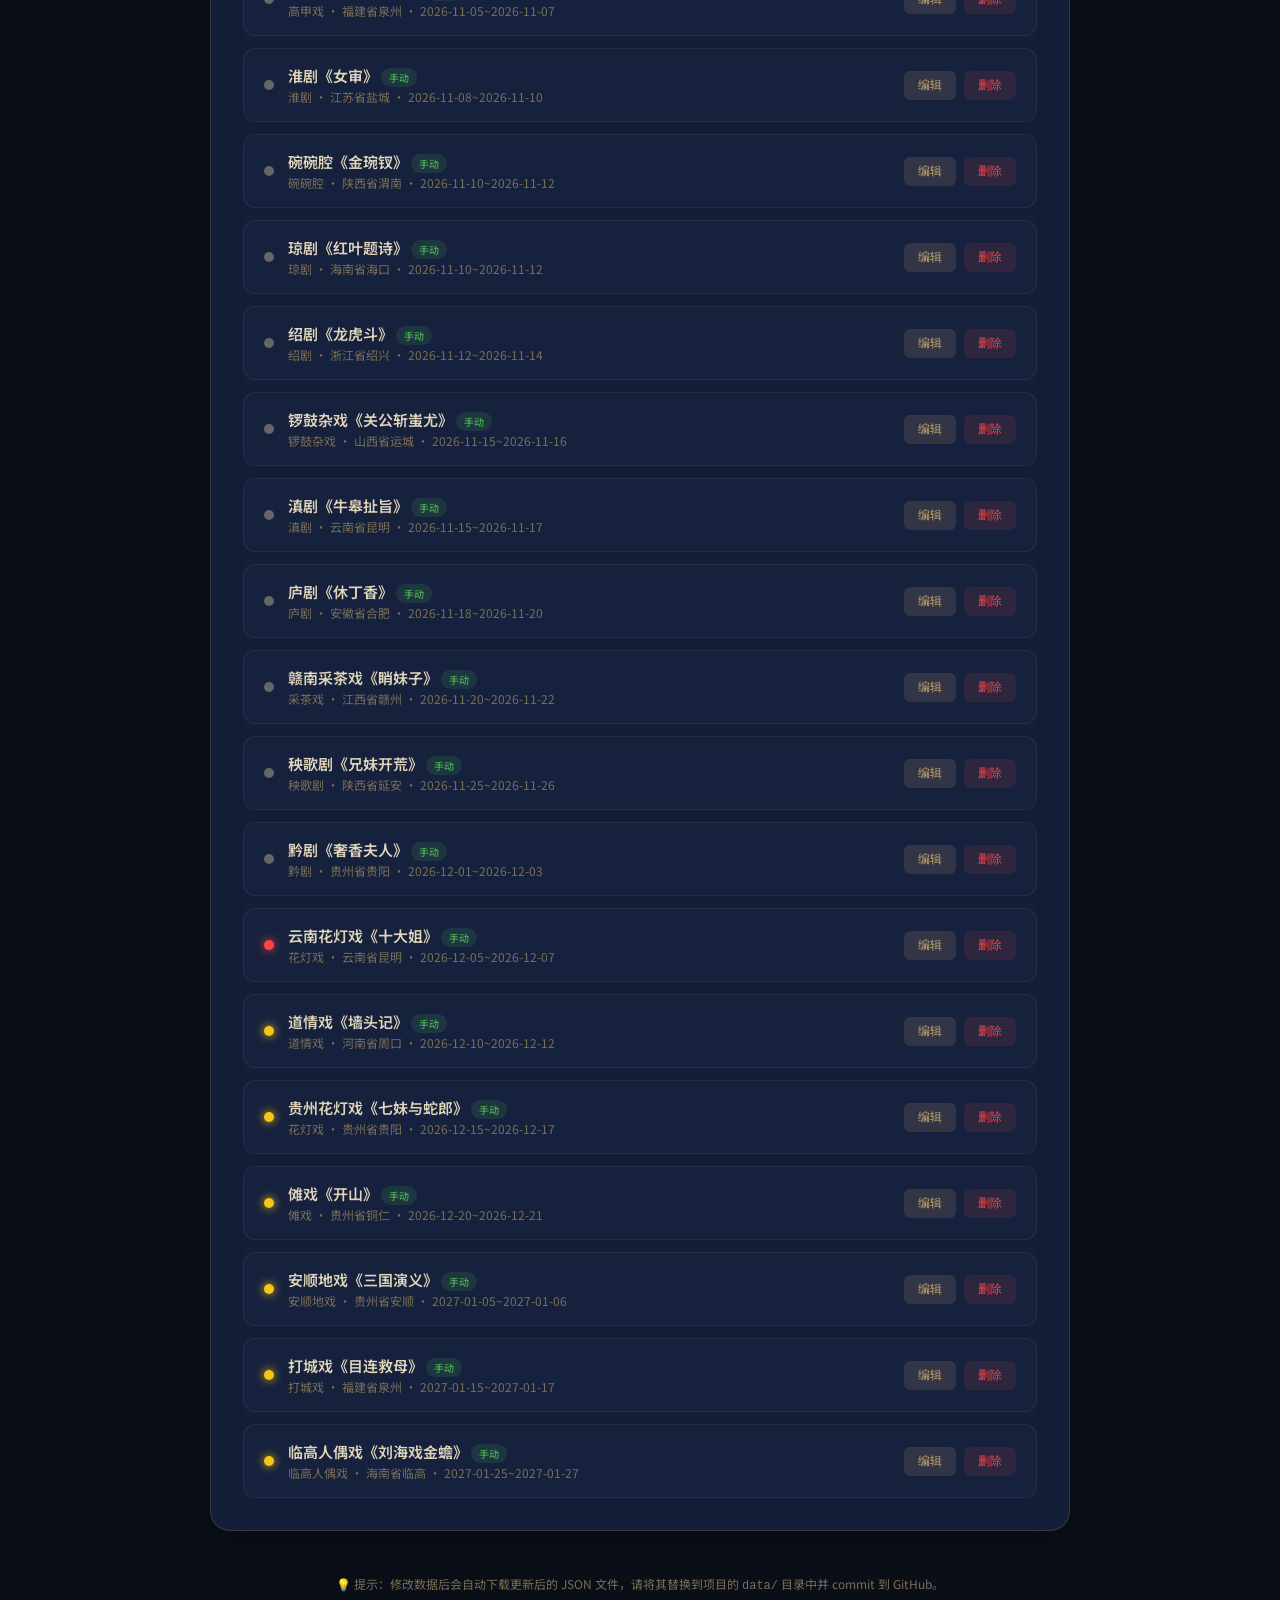
==== commit 6e136cee: "扩展剧种覆盖至50+种：新增49条演出数据覆盖北方15种+南方34种剧种，时间跨度2026.8-2027.2，更新admin剧种下拉按重要程度分组排列" ====
--- a/admin.html
+++ b/admin.html
@@ -58,23 +58,74 @@
             <label class="form-label">剧种 <span class="required">*</span></label>
             <select name="genre" class="form-select" required>
               <option value="">请选择剧种</option>
-              <option value="京剧">京剧</option>
-              <option value="昆曲">昆曲</option>
-              <option value="豫剧">豫剧</option>
-              <option value="评剧">评剧</option>
-              <option value="越剧">越剧</option>
-              <option value="黄梅戏">黄梅戏</option>
-              <option value="川剧">川剧</option>
-              <option value="粤剧">粤剧</option>
-              <option value="折子戏">折子戏</option>
-              <option value="秦腔">秦腔</option>
-              <option value="晋剧">晋剧</option>
-              <option value="河北梆子">河北梆子</option>
-              <option value="沪剧">沪剧</option>
-              <option value="花鼓戏">花鼓戏</option>
-              <option value="二人转">二人转</option>
-              <option value="皮影戏">皮影戏</option>
-              <option value="其他">其他</option>
+              <optgroup label="── 五大剧种 ──">
+                <option value="京剧">京剧</option>
+                <option value="豫剧">豫剧</option>
+                <option value="越剧">越剧</option>
+                <option value="评剧">评剧</option>
+                <option value="黄梅戏">黄梅戏</option>
+              </optgroup>
+              <optgroup label="── 重要剧种 ──">
+                <option value="昆曲">昆曲</option>
+                <option value="川剧">川剧</option>
+                <option value="粤剧">粤剧</option>
+                <option value="秦腔">秦腔</option>
+                <option value="藏戏">藏戏</option>
+                <option value="汉剧">汉剧</option>
+                <option value="湘剧">湘剧</option>
+                <option value="晋剧">晋剧</option>
+                <option value="河北梆子">河北梆子</option>
+                <option value="潮剧">潮剧</option>
+                <option value="梨园戏">梨园戏</option>
+                <option value="莆仙戏">莆仙戏</option>
+              </optgroup>
+              <optgroup label="── 北方剧种 ──">
+                <option value="河北梆子">河北梆子</option>
+                <option value="二人台">二人台</option>
+                <option value="吉剧">吉剧</option>
+                <option value="龙江剧">龙江剧</option>
+                <option value="眉户戏">眉户戏</option>
+                <option value="碗碗腔">碗碗腔</option>
+                <option value="二人转">二人转</option>
+                <option value="吕剧">吕剧</option>
+                <option value="柳琴戏">柳琴戏</option>
+                <option value="茂腔">茂腔</option>
+                <option value="五音戏">五音戏</option>
+                <option value="老腔">老腔</option>
+                <option value="锣鼓杂戏">锣鼓杂戏</option>
+              </optgroup>
+              <optgroup label="── 南方剧种 ──">
+                <option value="沪剧">沪剧</option>
+                <option value="闽剧">闽剧</option>
+                <option value="楚剧">楚剧</option>
+                <option value="赣剧">赣剧</option>
+                <option value="桂剧">桂剧</option>
+                <option value="琼剧">琼剧</option>
+                <option value="高甲戏">高甲戏</option>
+                <option value="芗剧（歌仔戏）">芗剧（歌仔戏）</option>
+                <option value="绍剧">绍剧</option>
+                <option value="婺剧">婺剧</option>
+                <option value="淮剧">淮剧</option>
+                <option value="扬剧">扬剧</option>
+                <option value="锡剧">锡剧</option>
+                <option value="庐剧">庐剧</option>
+                <option value="徽剧">徽剧</option>
+                <option value="滇剧">滇剧</option>
+                <option value="黔剧">黔剧</option>
+                <option value="花鼓戏">花鼓戏</option>
+                <option value="采茶戏">采茶戏</option>
+                <option value="花灯戏">花灯戏</option>
+                <option value="秧歌剧">秧歌剧</option>
+                <option value="道情戏">道情戏</option>
+                <option value="傩戏">傩戏</option>
+                <option value="安顺地戏">安顺地戏</option>
+                <option value="打城戏">打城戏</option>
+                <option value="临高人偶戏">临高人偶戏</option>
+              </optgroup>
+              <optgroup label="── 其他 ──">
+                <option value="折子戏">折子戏</option>
+                <option value="其他">其他</option>
+              </optgroup>
             </select>
           </div>
           <div class="form-group">
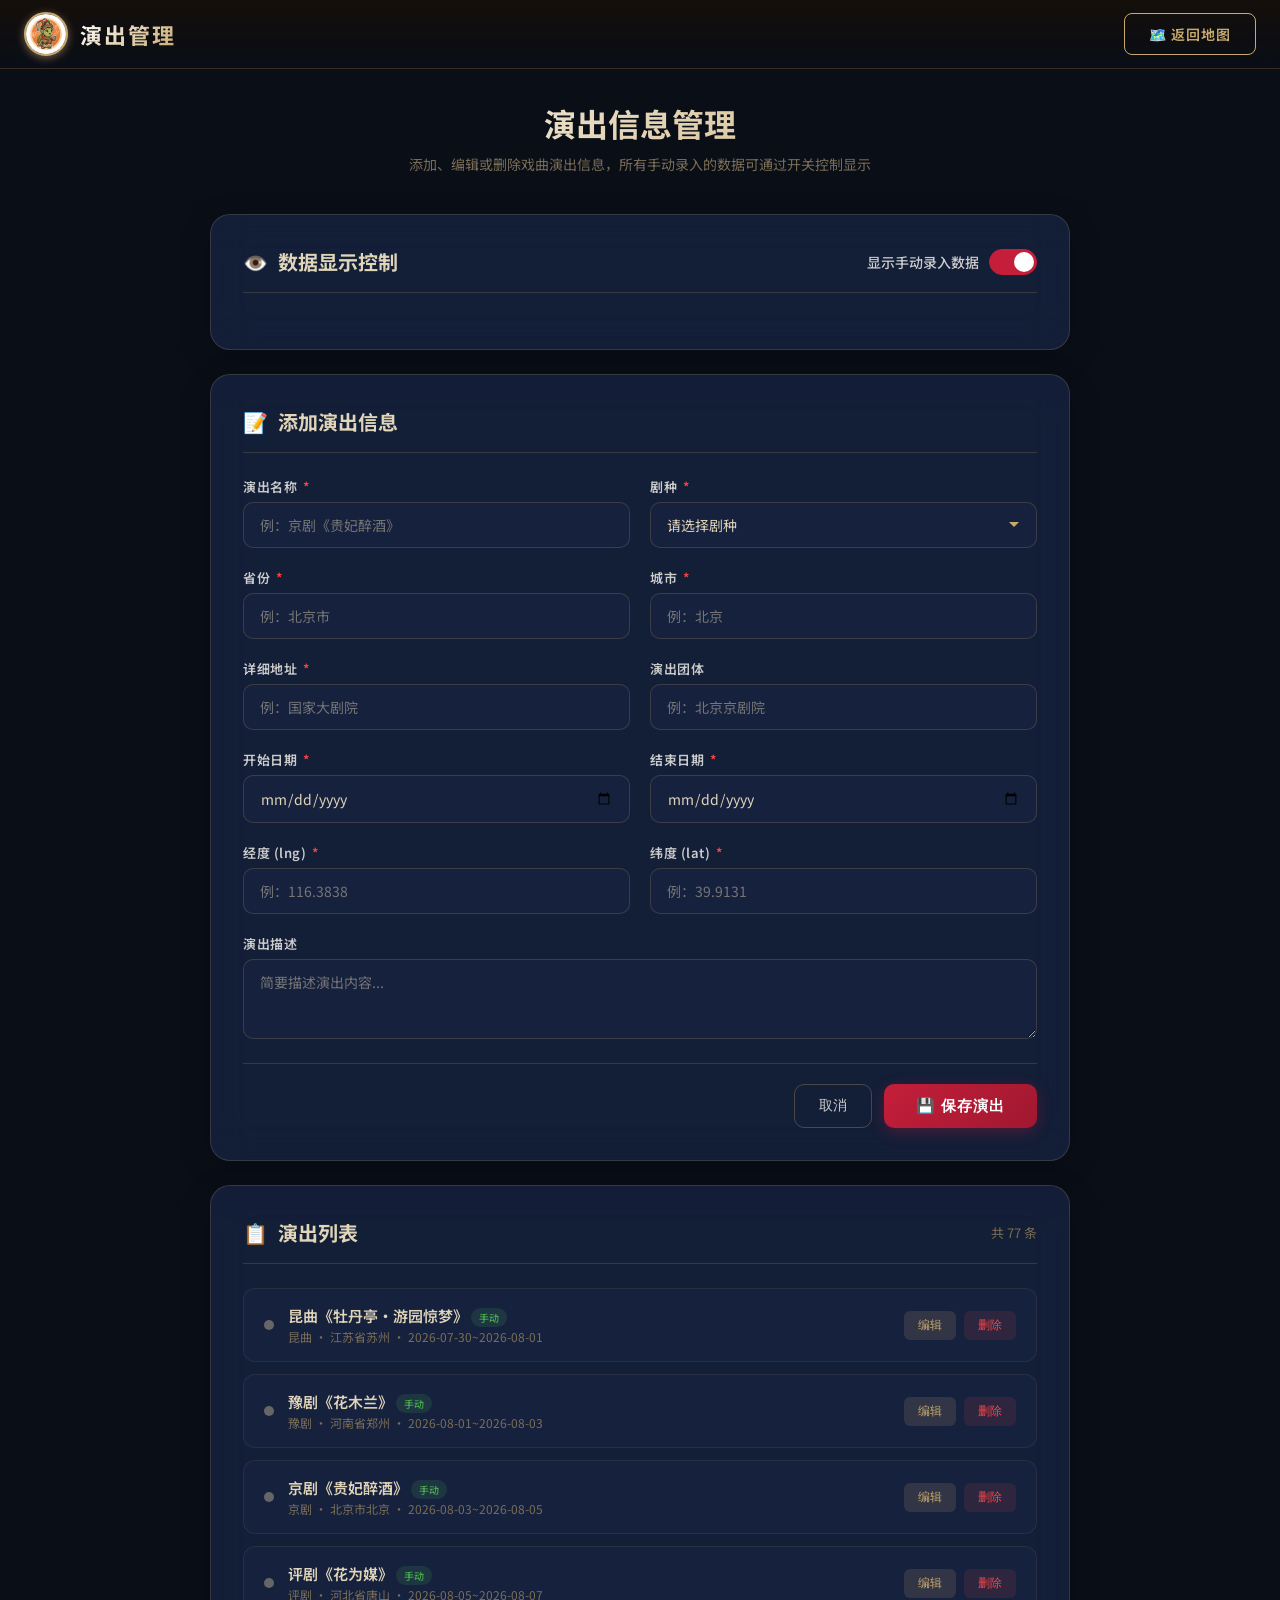
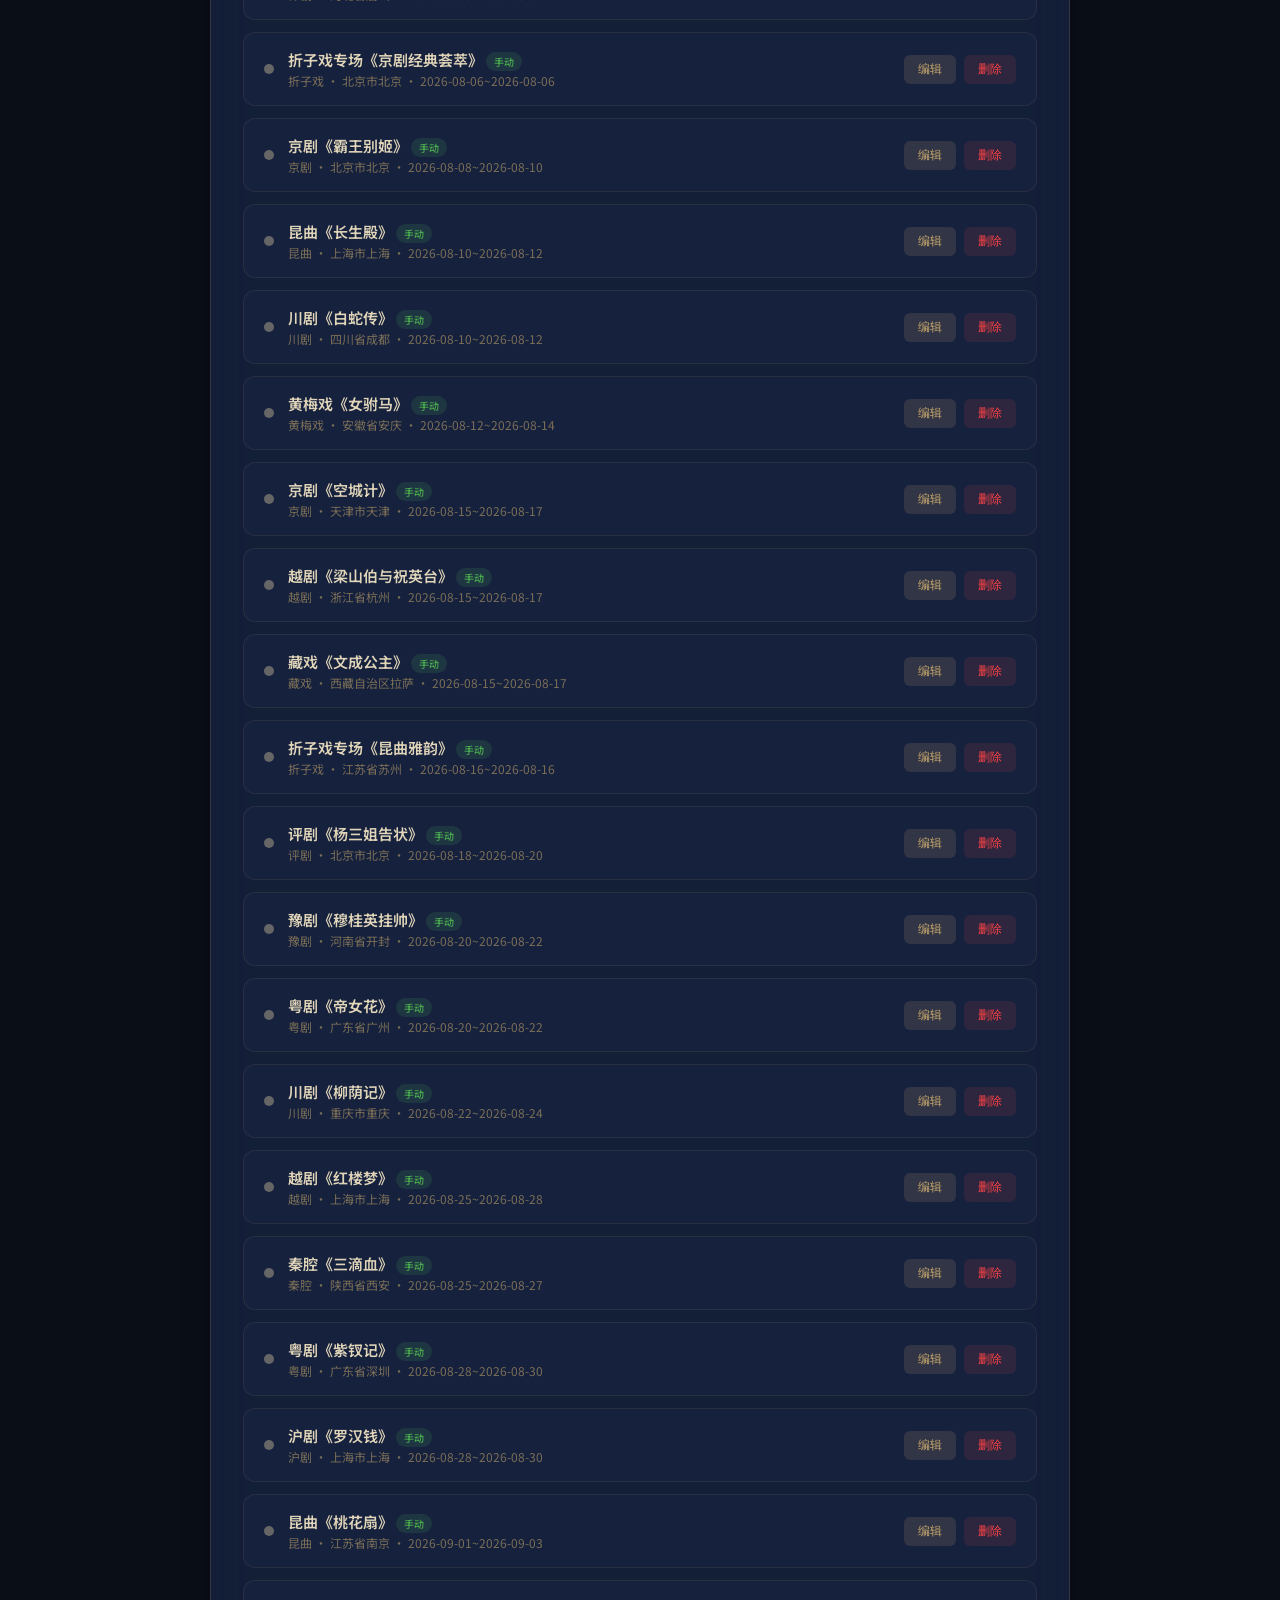
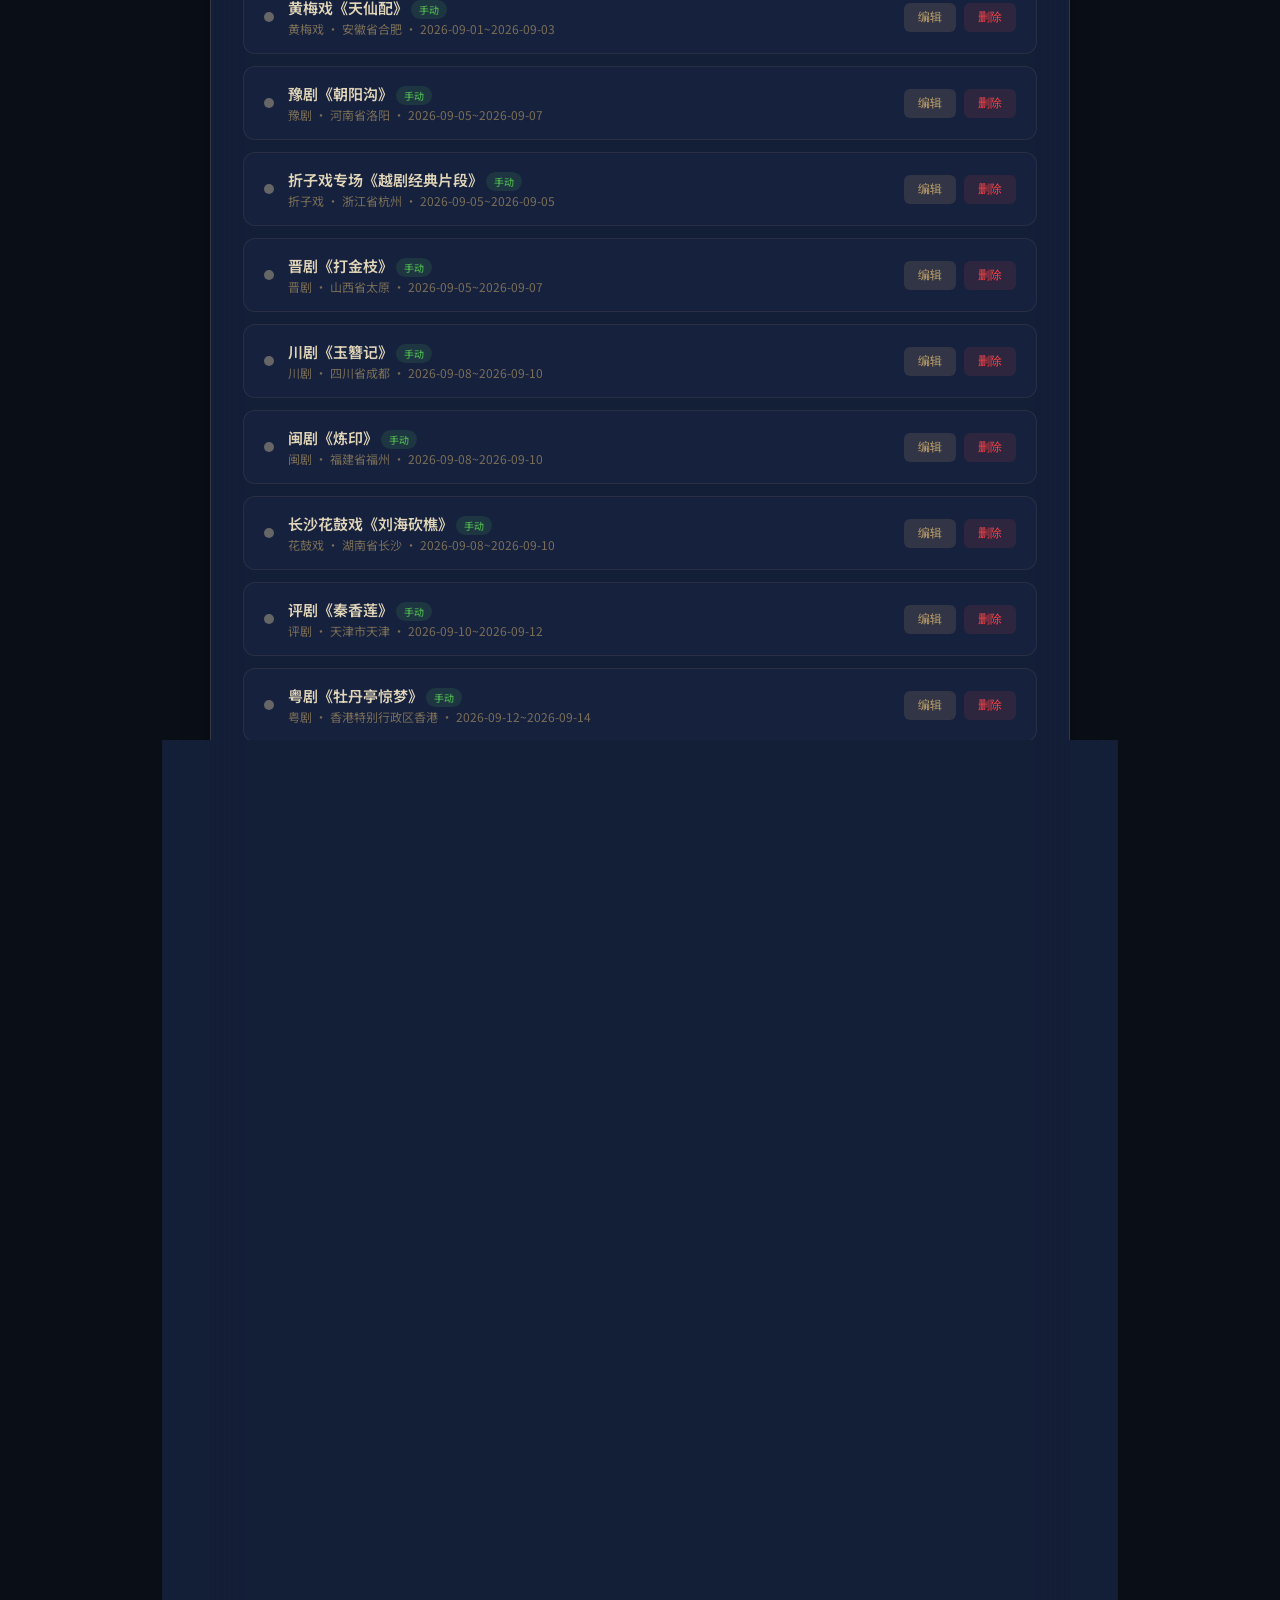
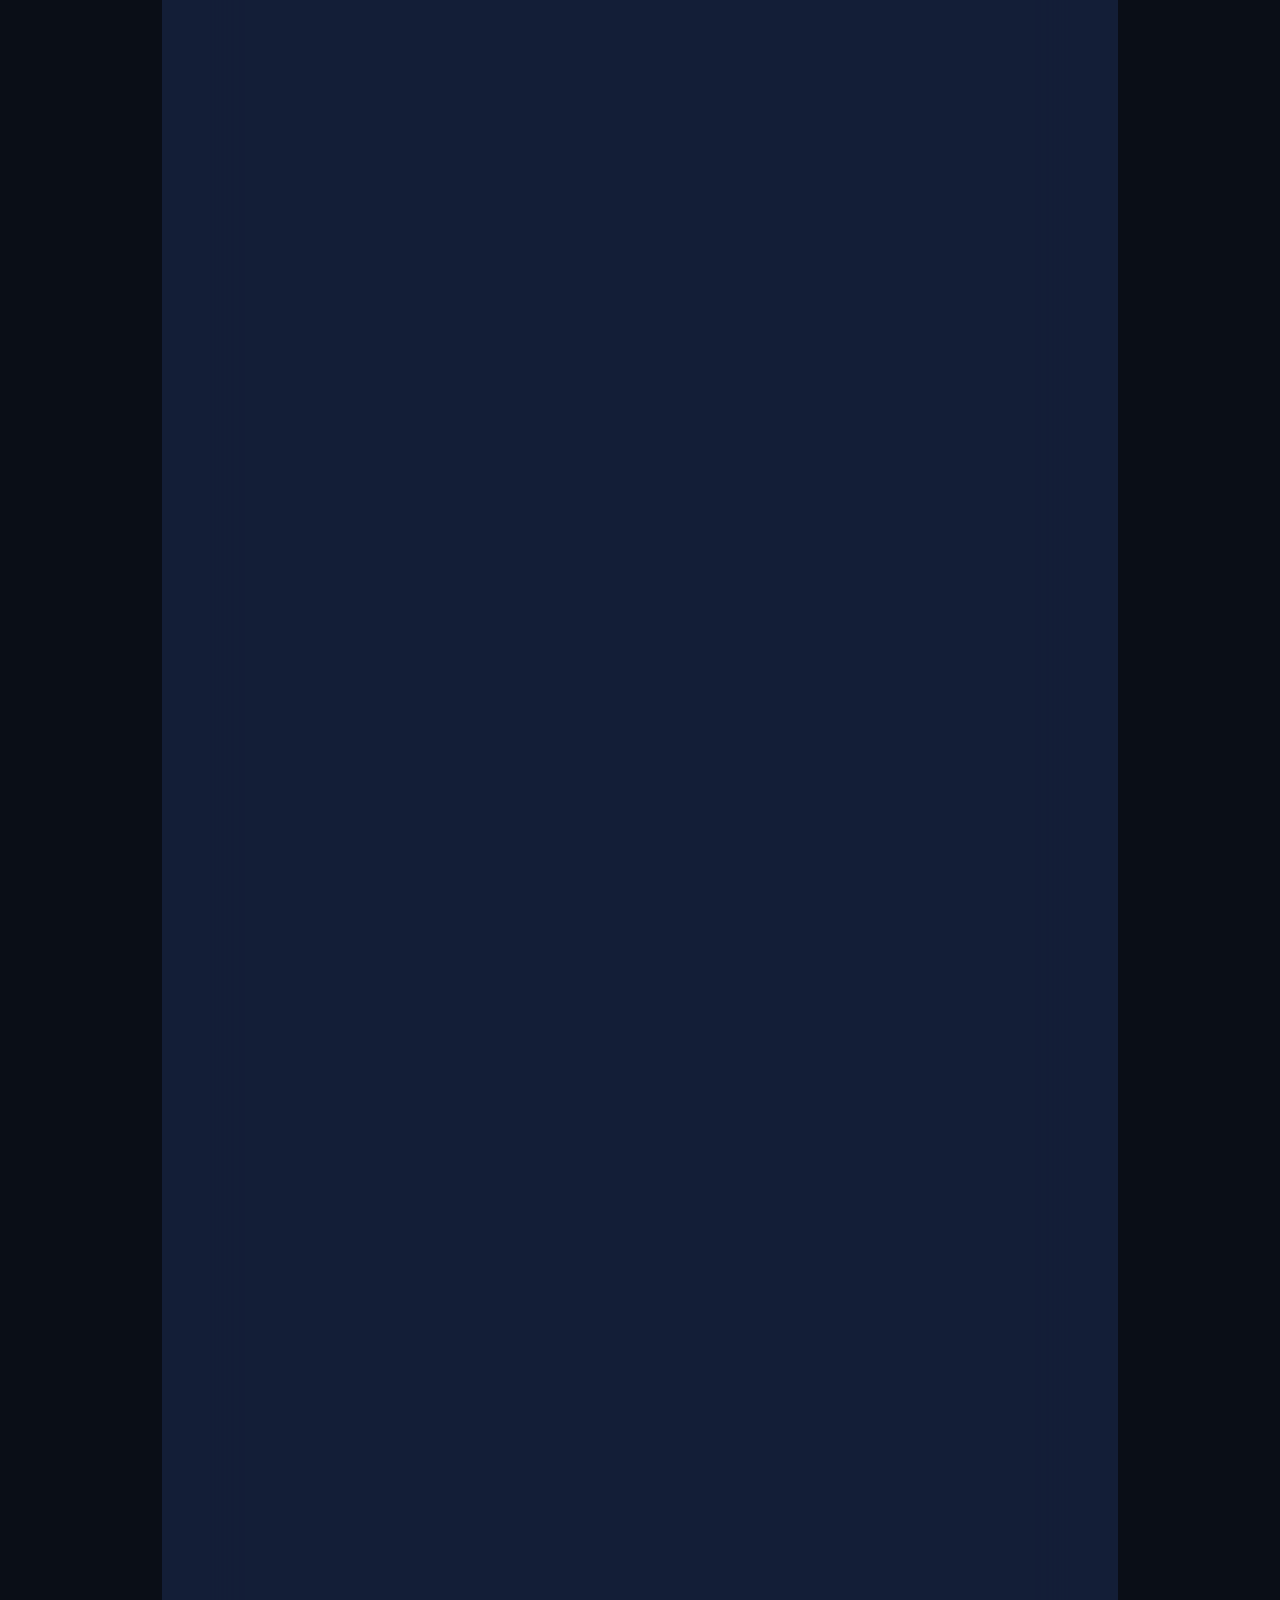
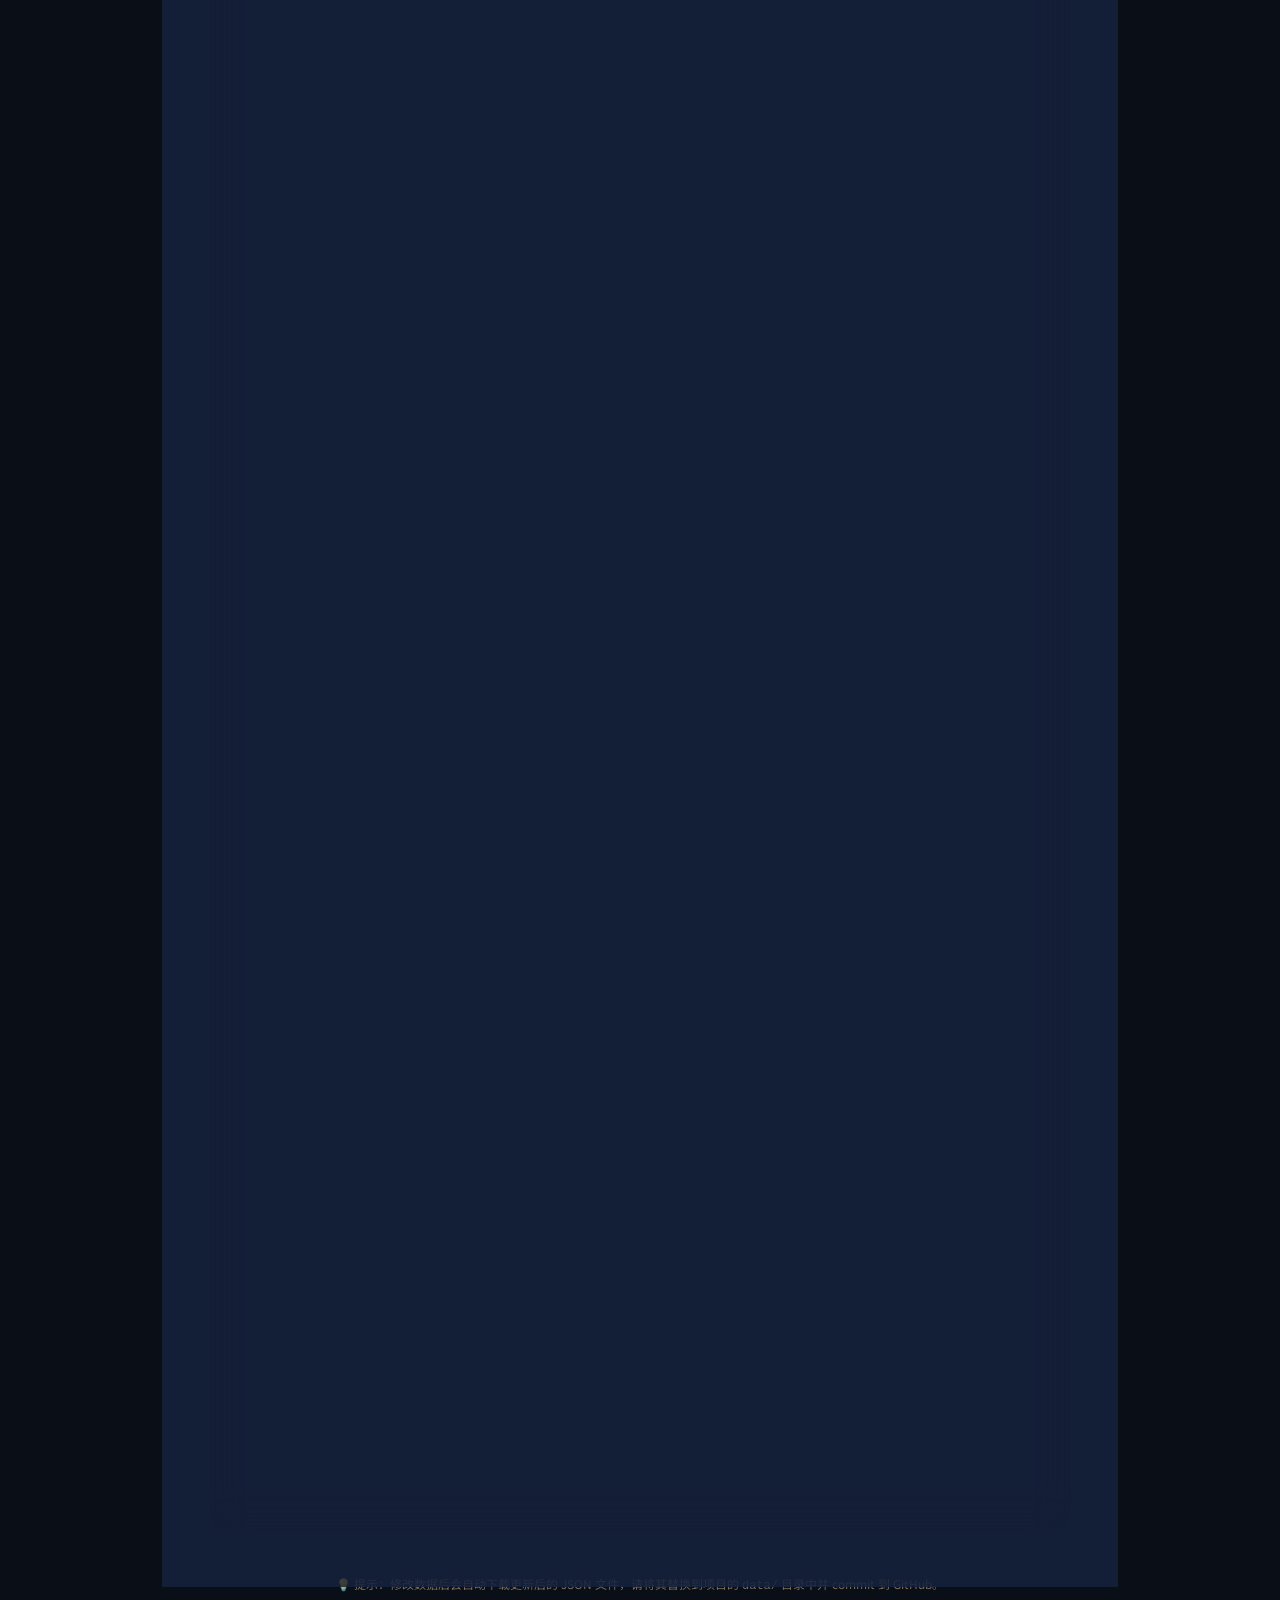
==== commit a7e74742: "优化自动更新：爬虫频率改为每天2次(8:00/20:00)，修复admin剧种重复" ====
--- a/admin.html
+++ b/admin.html
@@ -80,7 +80,6 @@
                 <option value="莆仙戏">莆仙戏</option>
               </optgroup>
               <optgroup label="── 北方剧种 ──">
-                <option value="河北梆子">河北梆子</option>
                 <option value="二人台">二人台</option>
                 <option value="吉剧">吉剧</option>
                 <option value="龙江剧">龙江剧</option>
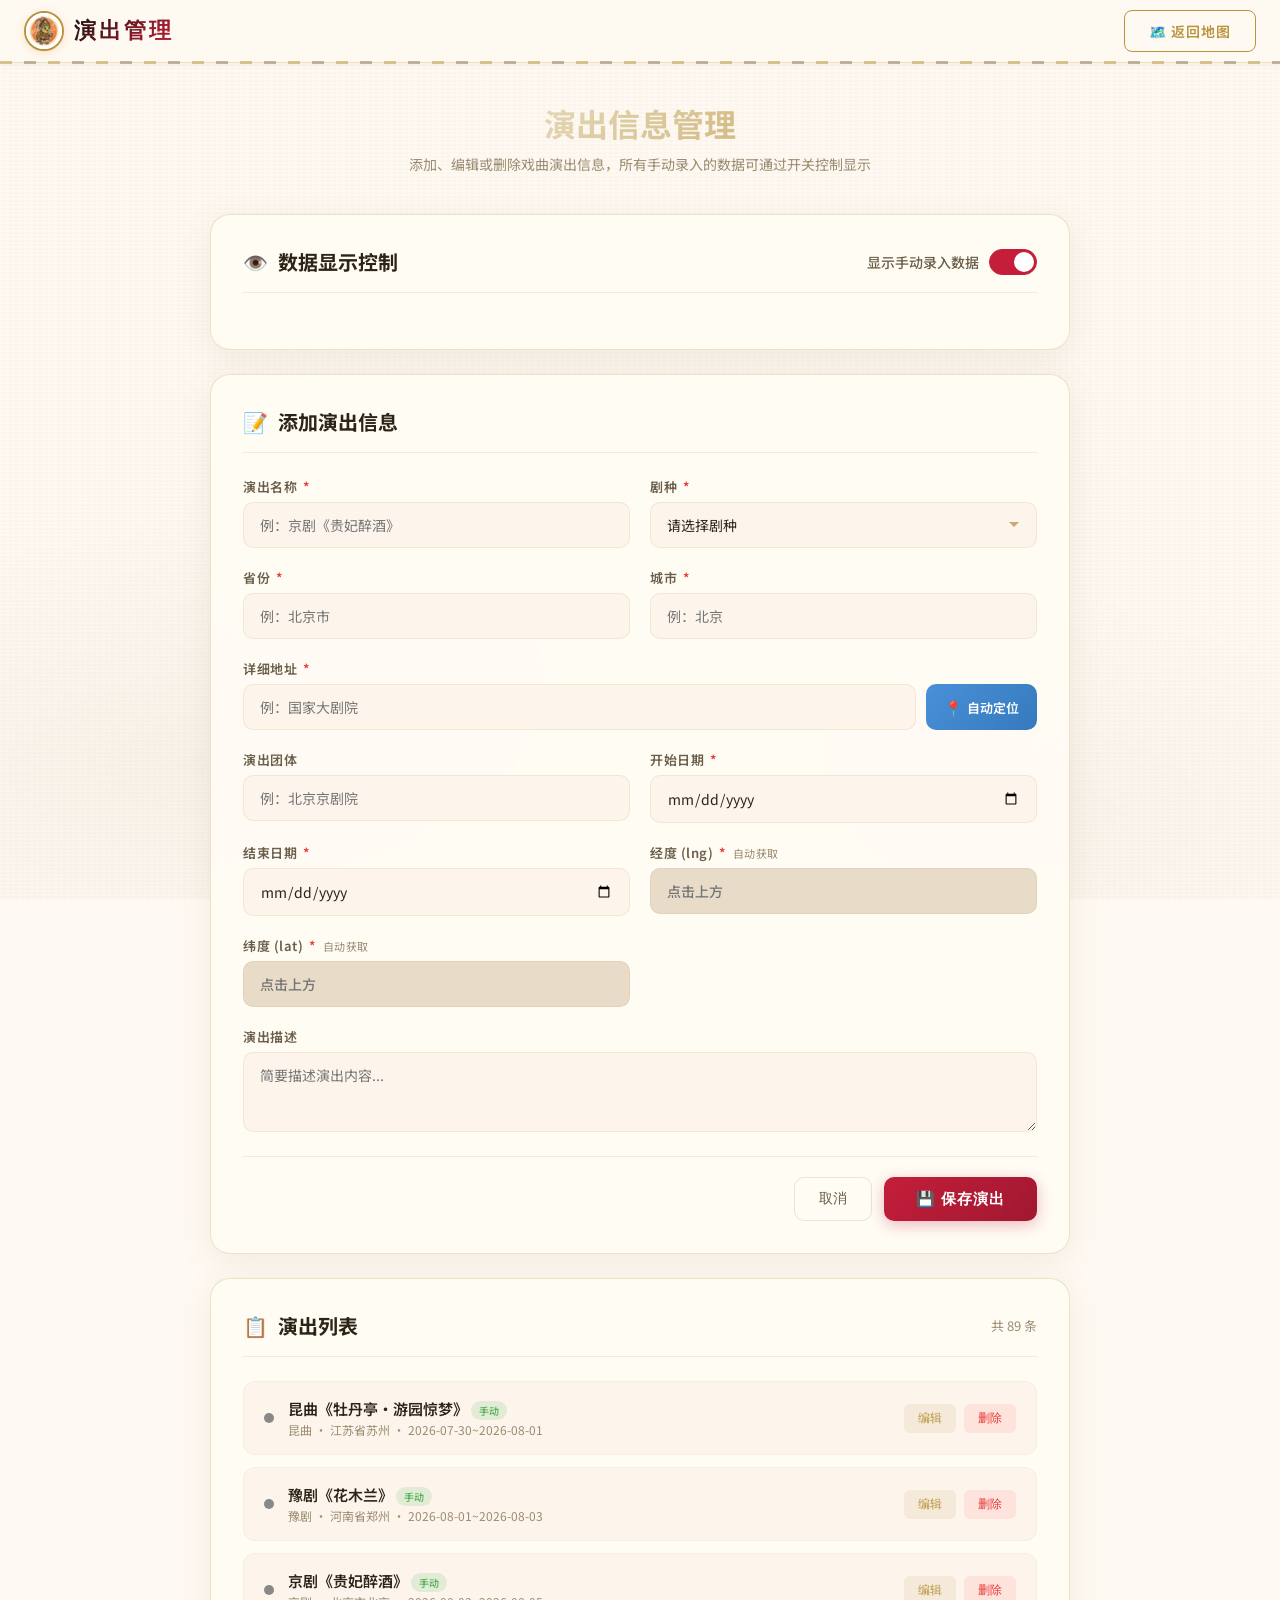
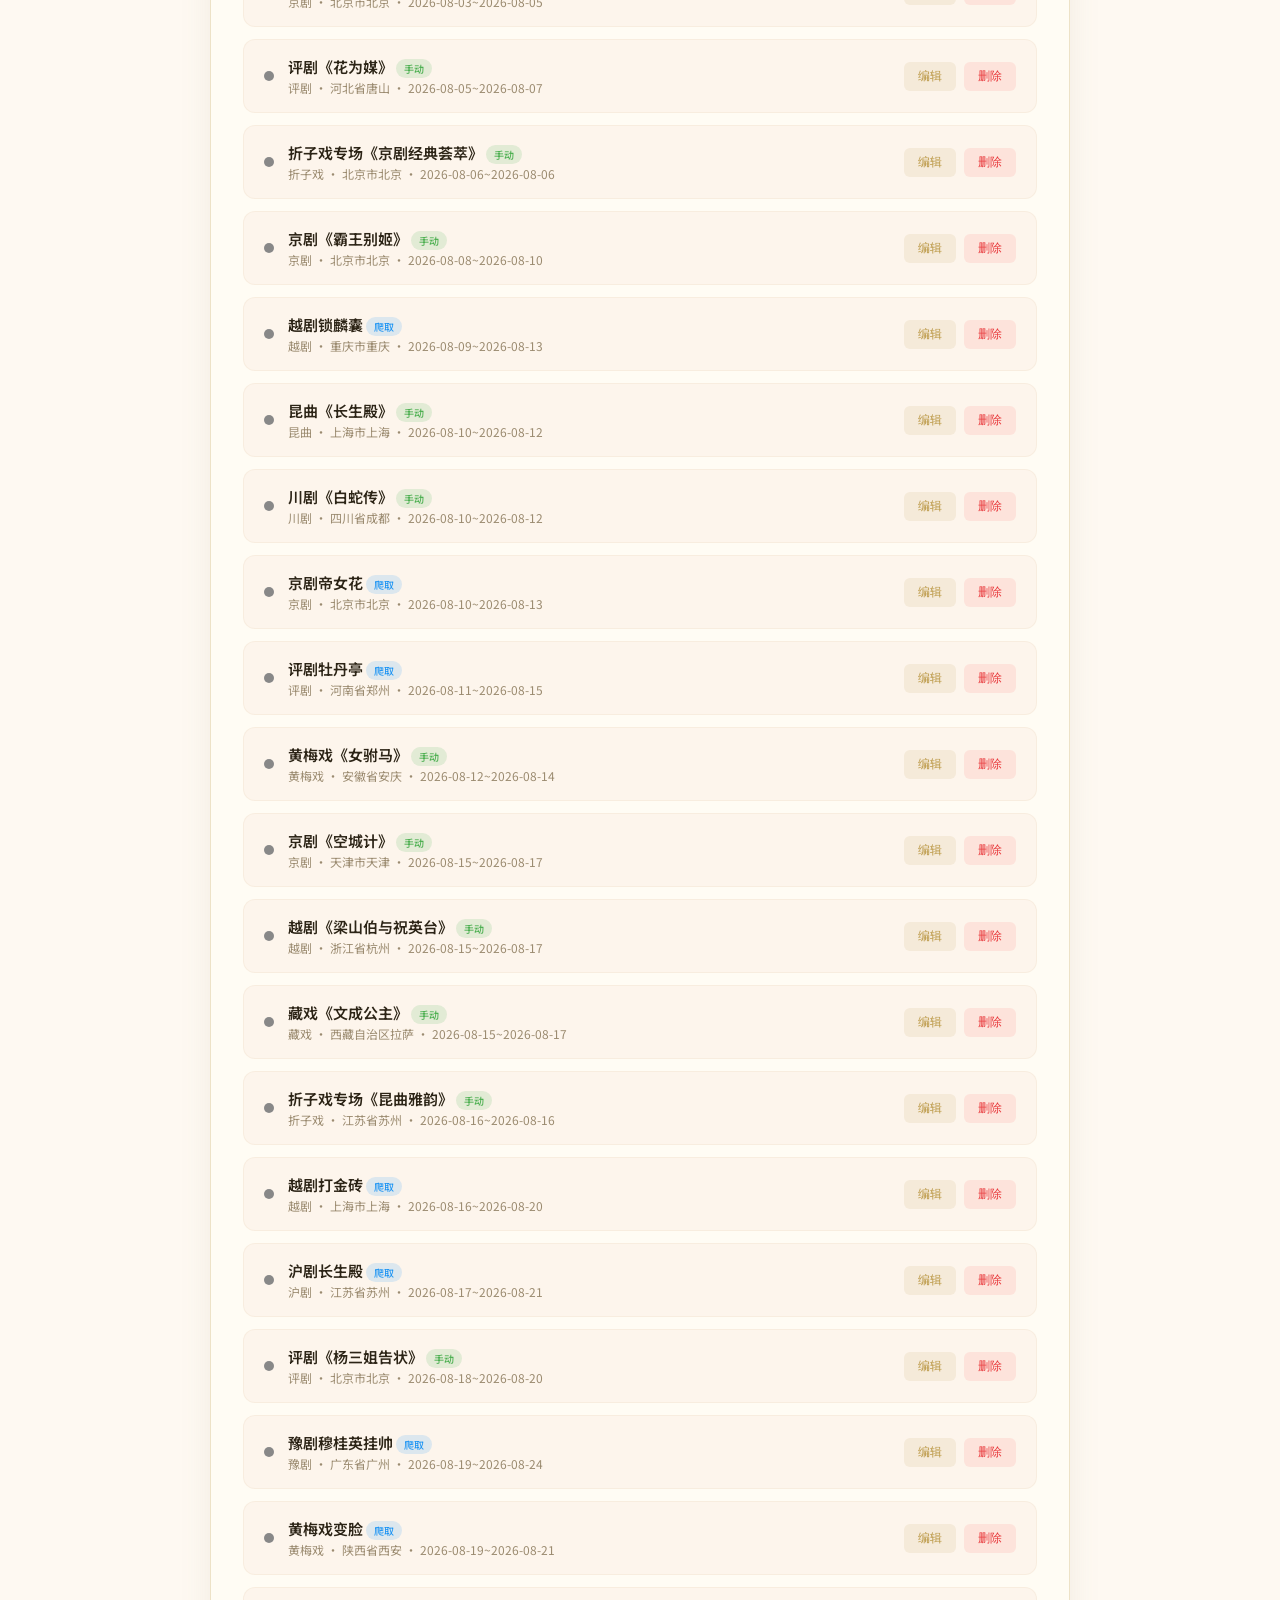
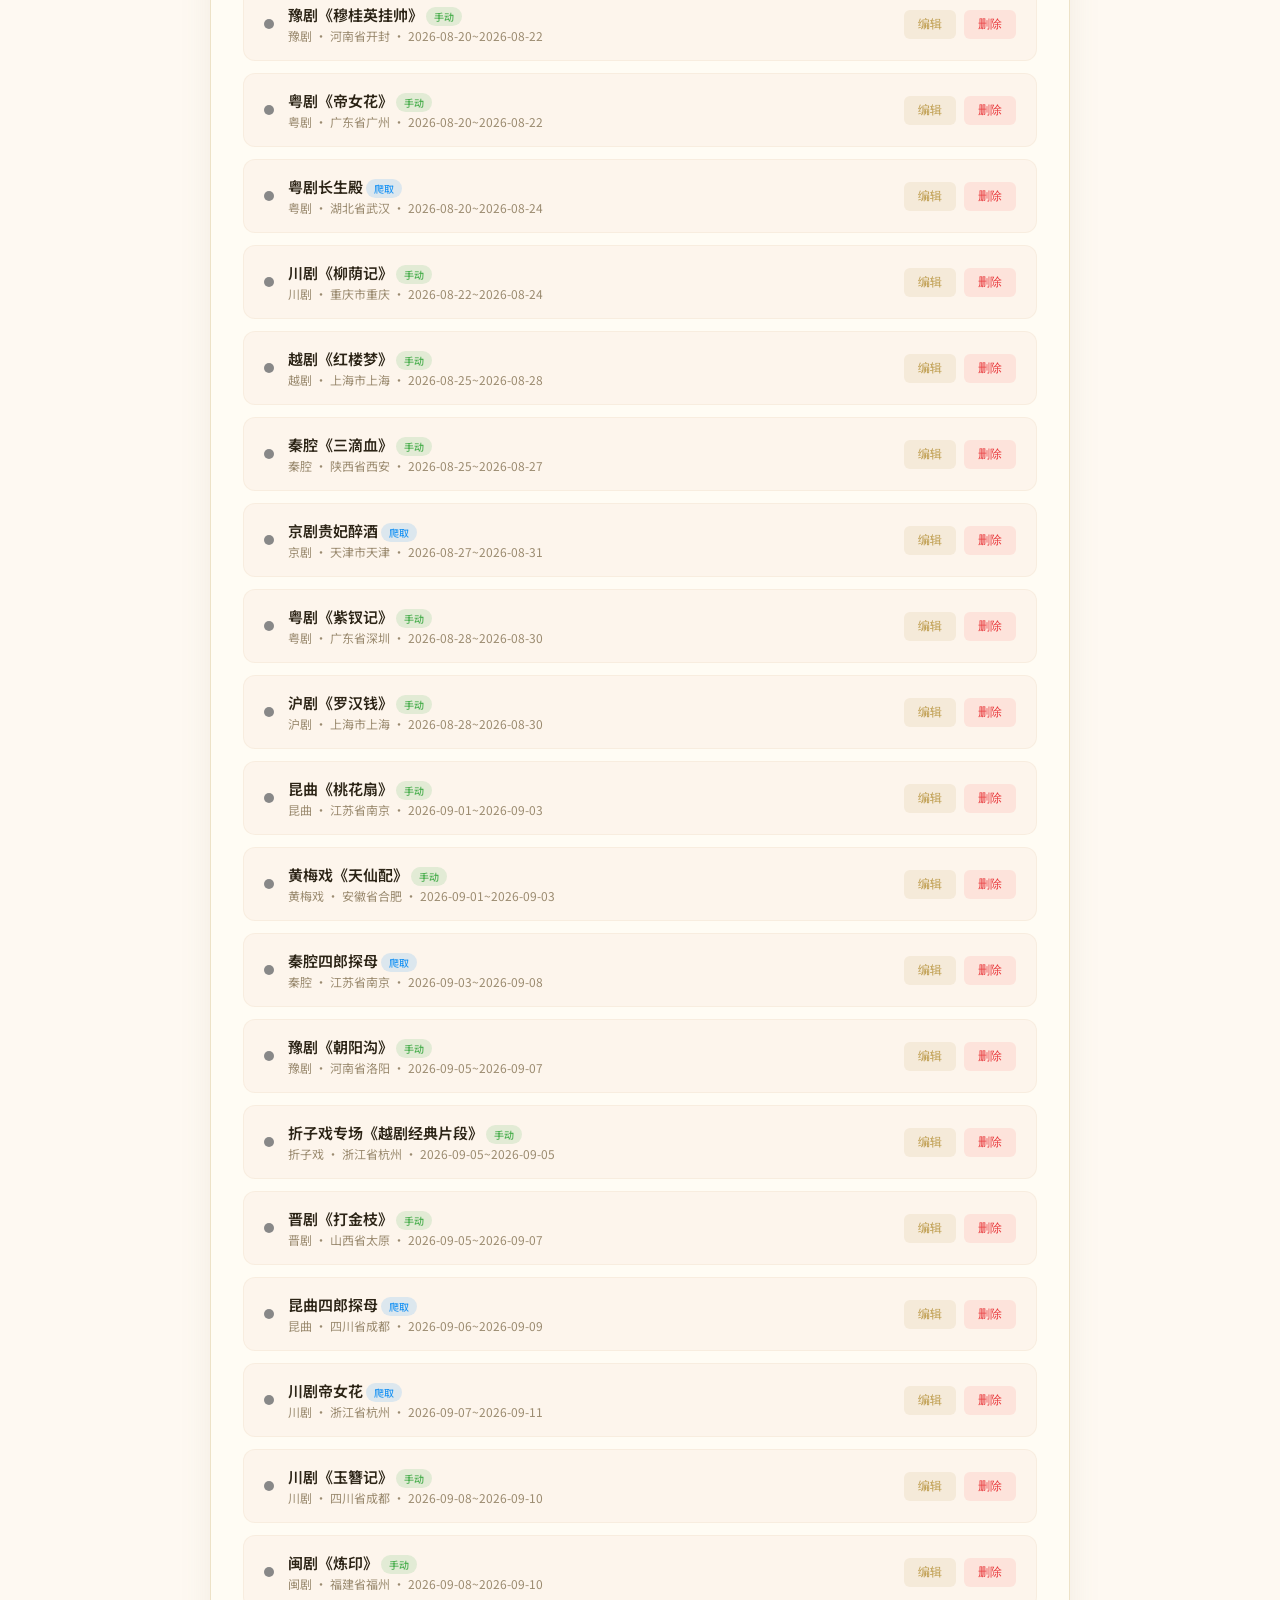
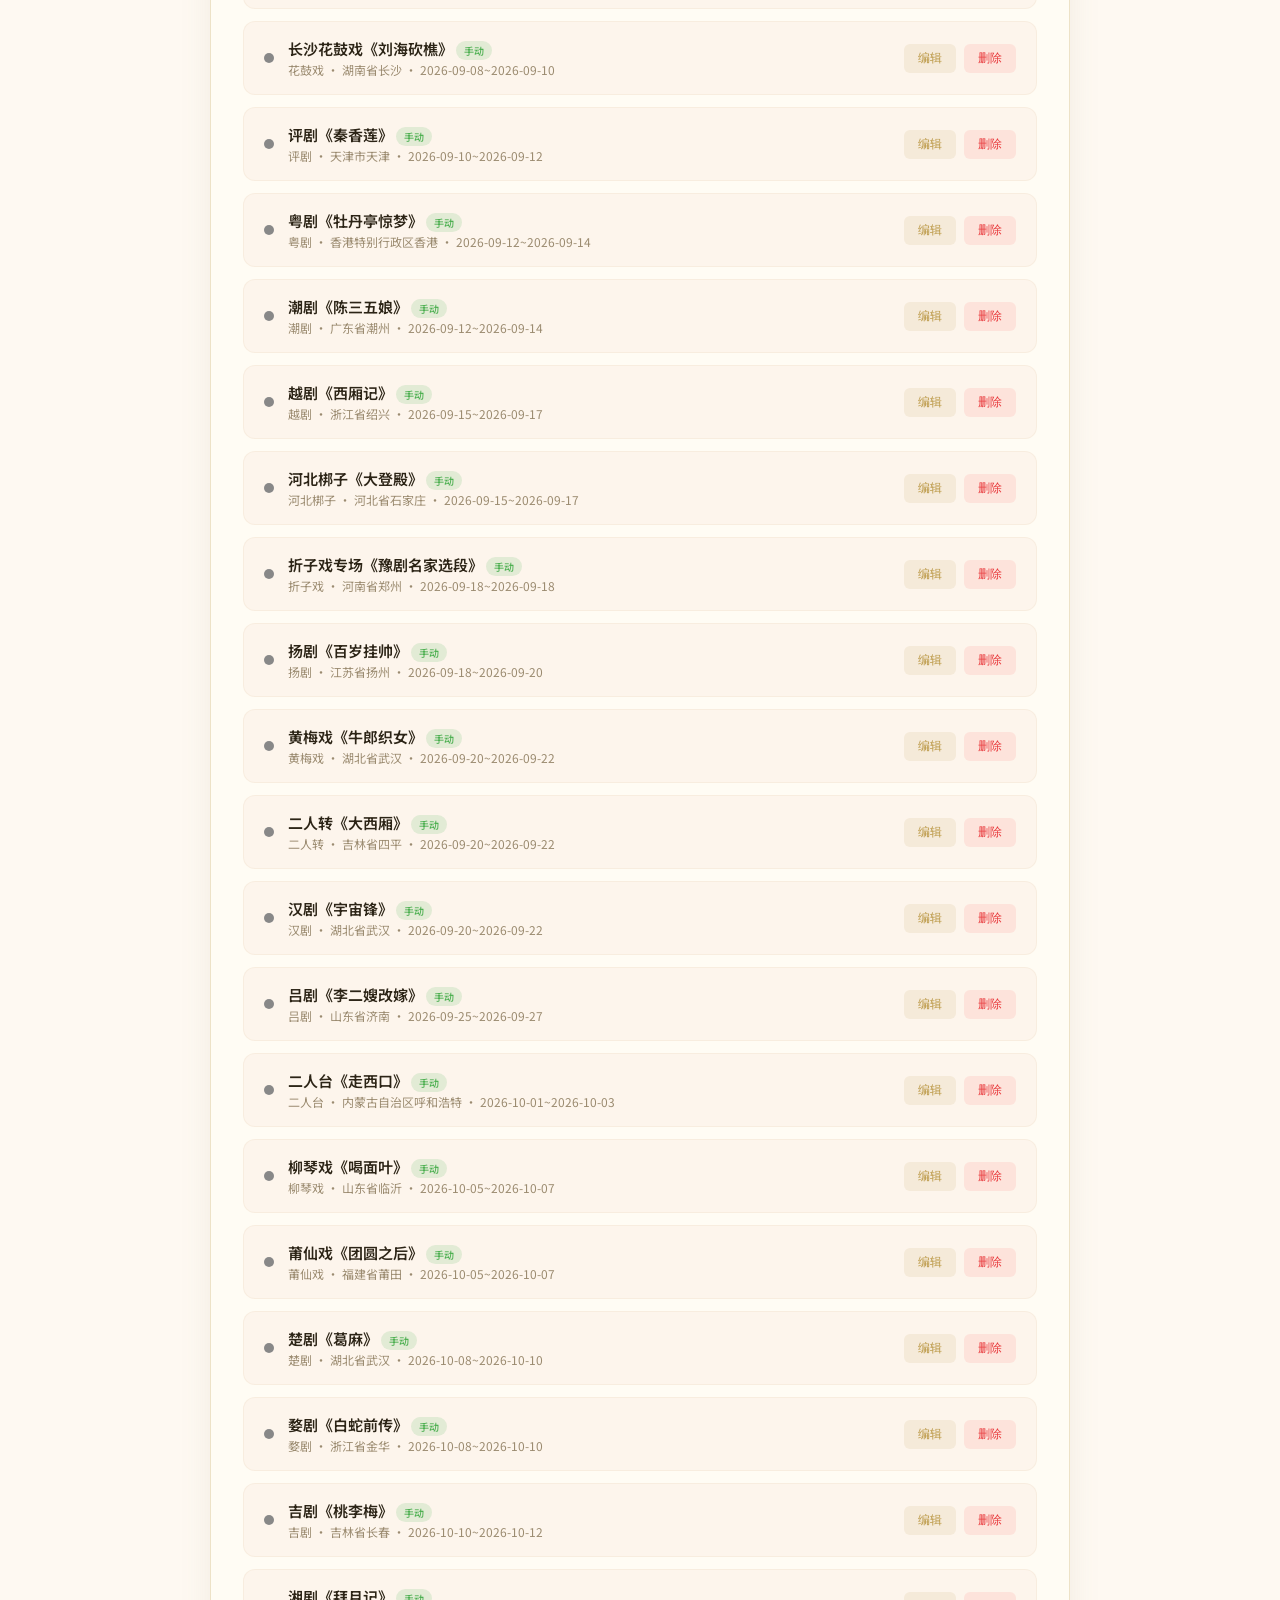
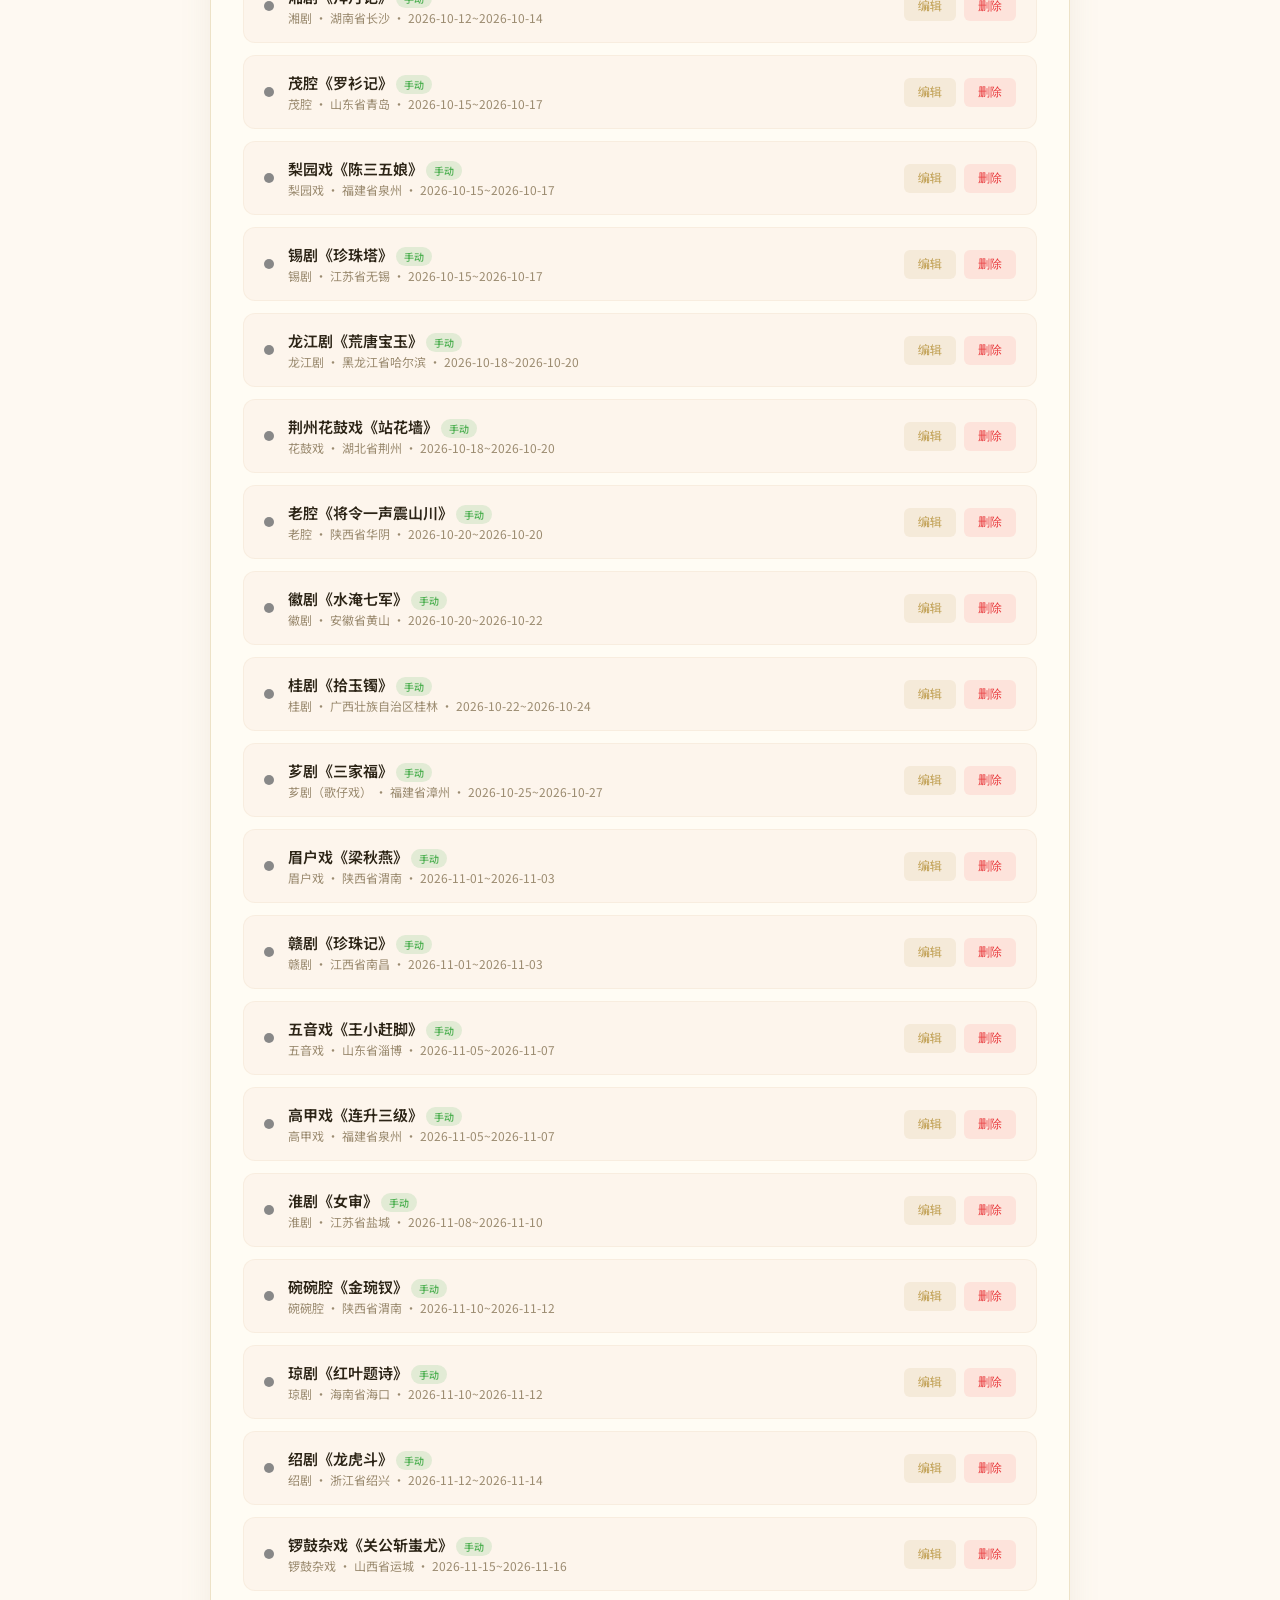
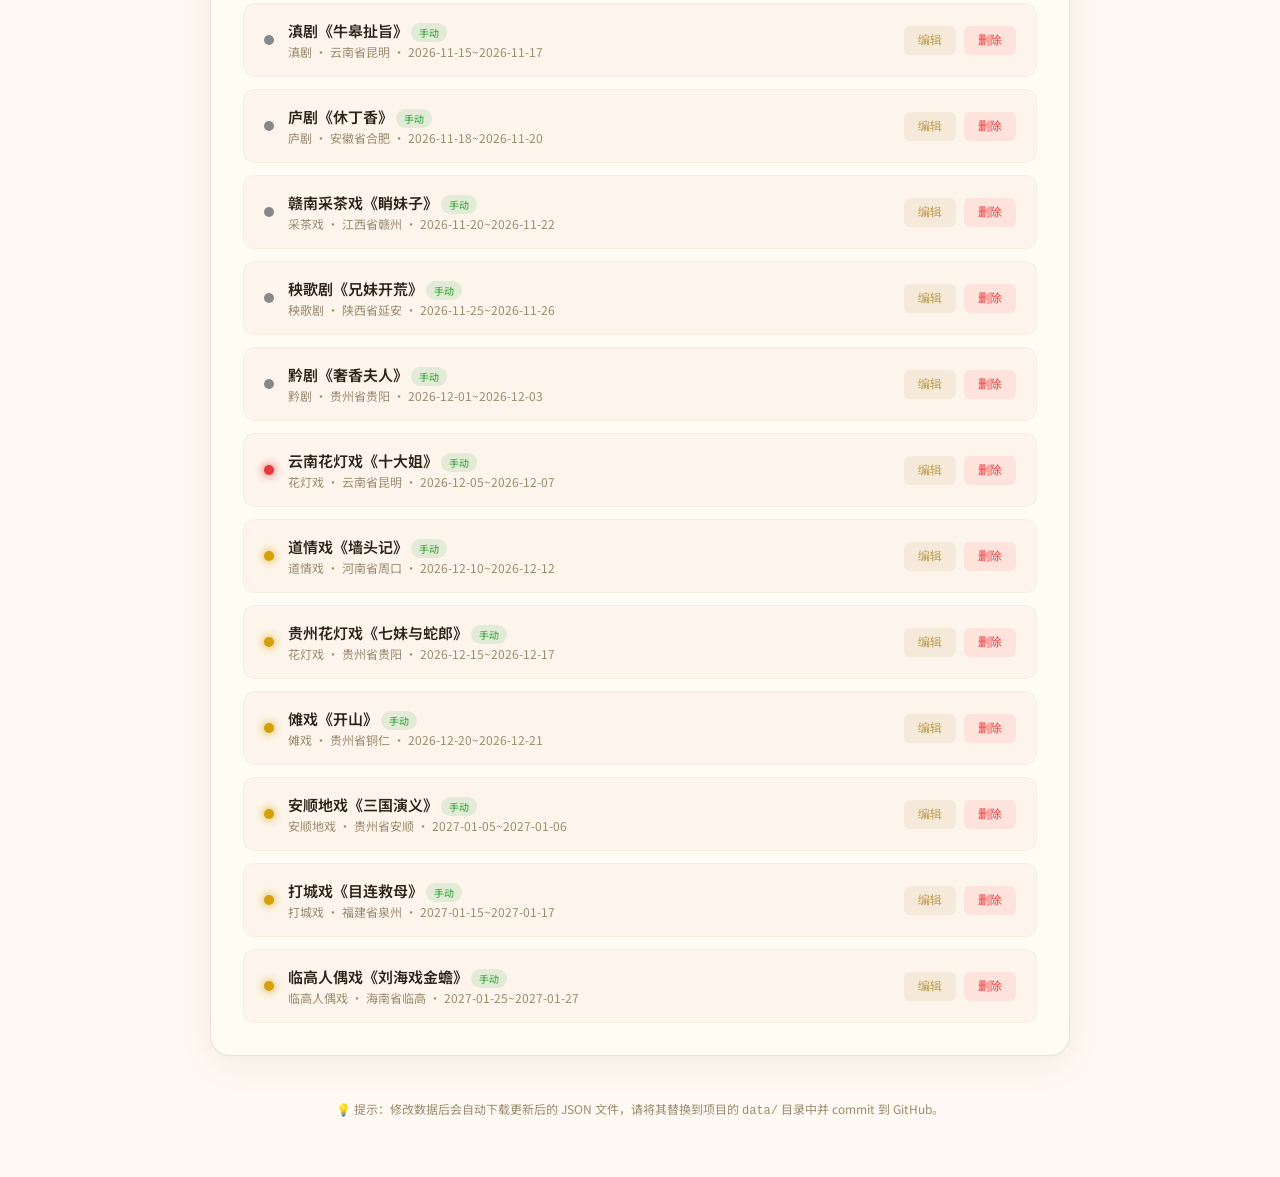
==== commit a73a60ca: "feat: 自动定位地理编码 + 个人添加筛选 - 高德API自动获取经纬度 / 新增数据来源筛选" ====
--- a/admin.html
+++ b/admin.html
@@ -135,9 +135,14 @@
             <label class="form-label">城市 <span class="required">*</span></label>
             <input type="text" name="city" class="form-input" placeholder="例：北京" required>
           </div>
-          <div class="form-group">
+          <div class="form-group full-width">
             <label class="form-label">详细地址 <span class="required">*</span></label>
-            <input type="text" name="address" class="form-input" placeholder="例：国家大剧院" required>
+            <div class="form-input-row">
+              <input type="text" name="address" class="form-input" placeholder="例：国家大剧院" required>
+              <button type="button" class="btn-geocode" id="geocodeBtn" title="根据省份+城市+地址自动获取经纬度">
+                <span class="geocode-icon">📍</span> 自动定位
+              </button>
+            </div>
           </div>
           <div class="form-group">
             <label class="form-label">演出团体</label>
@@ -152,12 +157,12 @@
             <input type="date" name="endDate" class="form-input" required>
           </div>
           <div class="form-group">
-            <label class="form-label">经度 (lng) <span class="required">*</span></label>
-            <input type="number" step="0.0001" name="lng" class="form-input" placeholder="例：116.3838" required>
-          </div>
-          <div class="form-group">
-            <label class="form-label">纬度 (lat) <span class="required">*</span></label>
-            <input type="number" step="0.0001" name="lat" class="form-input" placeholder="例：39.9131" required>
+            <label class="form-label">经度 (lng) <span class="required">*</span> <span class="label-hint">自动获取</span></label>
+            <input type="text" name="lng" class="form-input form-input-readonly" placeholder="点击上方"自动定位"获取" readonly>
+          </div>
+          <div class="form-group">
+            <label class="form-label">纬度 (lat) <span class="required">*</span> <span class="label-hint">自动获取</span></label>
+            <input type="text" name="lat" class="form-input form-input-readonly" placeholder="点击上方"自动定位"获取" readonly>
           </div>
           <div class="form-group full-width">
             <label class="form-label">演出描述</label>
--- a/css/style.css
+++ b/css/style.css
@@ -3,20 +3,112 @@
   --primary: #C41E3A;
   --primary-dark: #A01830;
   --primary-deep: #8B0000;
-  --bg-primary: #0a0e17;
-  --bg-secondary: #16213e;
-  --bg-tertiary: #0f3460;
-  --text-primary: #e0d5b8;
-  --text-secondary: #CCCCCC;
-  --text-muted: #7a6e56;
-  --live-red: #FF4444;
-  --upcoming-yellow: #F5C518;
-  --ended-black: #666666;
-  --gold: #C9A96E;
+  /* 宣纸暖白色系背景 */
+  --bg-primary: #FEF9F2;
+  --bg-secondary: #FDF5EC;
+  --bg-tertiary: #E8DCC8;
+  /* 深墨色系文字 */
+  --text-primary: #2C2416;
+  --text-secondary: #6B5E4A;
+  --text-muted: #9B8B70;
+  --live-red: #E8383B;
+  --upcoming-yellow: #D4A00A;
+  --ended-black: #888888;
+  --gold: #B8943E;
   --gold-dark: #8B7355;
-  --glass-bg: rgba(22, 33, 62, 0.85);
-  --glass-border: rgba(201, 169, 110, 0.2);
-  --shadow-glow: 0 0 20px rgba(196, 30, 58, 0.3);
+  --glass-bg: rgba(255, 252, 245, 0.92);
+  --glass-border: rgba(184, 148, 62, 0.25);
+  --shadow-glow: 0 0 20px rgba(196, 30, 58, 0.12);
+  /* 戏曲新增色 */
+  --china-red: #C41E3A;
+  --jade-green: #7BA898;
+  --ink-black: #1a120b;
+  --paper-warm: #FEF9F2;
+  --opera-font: 'STKaiti', 'KaiTi', '楷体', 'FangSong', '仿宋', 'Microsoft YaHei', sans-serif;
+}
+
+/* ========== 水墨背景纹理 ========== */
+body::before {
+  content: '';
+  position: fixed;
+  top: 0; left: 0; right: 0; bottom: 0;
+  z-index: -2;
+  pointer-events: none;
+  background:
+    /* 远山淡墨 */
+    radial-gradient(ellipse 60% 40% at 15% 85%, rgba(180, 160, 130, 0.08) 0%, transparent 70%),
+    radial-gradient(ellipse 50% 35% at 80% 90%, rgba(170, 150, 120, 0.06) 0%, transparent 70%),
+    /* 水墨云烟 */
+    radial-gradient(ellipse 70% 50% at 50% 60%, rgba(200, 180, 150, 0.05) 0%, transparent 65%),
+    /* 宣纸纤维纹理 */
+    repeating-linear-gradient(
+      0deg,
+      transparent,
+      transparent 2px,
+      rgba(180, 160, 130, 0.03) 2px,
+      rgba(180, 160, 130, 0.03) 4px
+    ),
+    repeating-linear-gradient(
+      90deg,
+      transparent,
+      transparent 3px,
+      rgba(190, 170, 140, 0.02) 3px,
+      rgba(190, 170, 140, 0.02) 6px
+    ),
+    var(--bg-primary);
+}
+
+/* 祥云纹装饰 - 导航栏底部 */
+.navbar::after {
+  content: '';
+  position: absolute;
+  bottom: -2px; left: 0; right: 0;
+  height: 3px;
+  background: repeating-linear-gradient(
+    90deg,
+    var(--gold) 0px,
+    var(--gold) 12px,
+    transparent 12px,
+    transparent 24px,
+    var(--gold-dark) 24px,
+    var(--gold-dark) 36px,
+    transparent 36px,
+    transparent 48px
+  );
+  opacity: 0.5;
+}
+
+/* 回纹装饰 - 面板分隔 */
+.panel-card::before {
+  content: '';
+  display: block;
+  height: 2px;
+  background: repeating-linear-gradient(
+    90deg,
+    var(--gold-dark) 0px,
+    var(--gold-dark) 4px,
+    transparent 4px,
+    transparent 6px,
+    var(--gold-dark) 6px,
+    var(--gold-dark) 10px,
+    transparent 10px,
+    transparent 16px
+  );
+  margin-bottom: 10px;
+  opacity: 0.4;
+}
+
+/* 页脚祥云分隔 */
+.footer {
+  position: relative;
+}
+.footer::before {
+  content: '';
+  position: absolute;
+  top: -2px; left: 0; right: 0;
+  height: 2px;
+  background: linear-gradient(90deg, transparent, var(--gold-dark), transparent);
+  opacity: 0.4;
 }
 
 /* ========== 基础重置 ========== */
@@ -32,6 +124,8 @@
   color: var(--text-primary);
   min-height: 100vh;
   overflow-x: hidden;
+  -webkit-tap-highlight-color: transparent;
+  touch-action: manipulation;
 }
 
 /* ========== 导航栏 ========== */
@@ -39,23 +133,24 @@
   position: fixed;
   top: 0; left: 0; right: 0;
   z-index: 1000;
-  background: linear-gradient(180deg, rgba(20,15,10,0.98) 0%, rgba(10,14,23,0.9) 100%);
-  backdrop-filter: blur(20px);
+  background: rgba(254, 249, 242, 0.94);
+  backdrop-filter: blur(16px);
   border-bottom: 1px solid var(--glass-border);
-  padding: 12px 24px;
+  padding: 10px 24px;
   display: flex;
   align-items: center;
   justify-content: space-between;
+  box-shadow: 0 1px 6px rgba(139, 115, 85, 0.08);
 }
 
 .navbar-brand {
   display: flex;
   align-items: center;
-  gap: 12px;
+  gap: 10px;
 }
 
 .navbar-logo {
-  width: 44px; height: 44px;
+  width: 40px; height: 40px;
   border-radius: 50%;
   object-fit: cover;
   background: #E8E4D0;
@@ -70,16 +165,35 @@
 }
 
 .navbar-title {
+  font-family: var(--opera-font);
   font-size: 22px;
   font-weight: 700;
-  background: linear-gradient(135deg, #FFFFFF, var(--gold));
+  background: linear-gradient(135deg, var(--ink-black), var(--primary));
   -webkit-background-clip: text;
   -webkit-text-fill-color: transparent;
   background-clip: text;
-  letter-spacing: 2px;
+  letter-spacing: 3px;
 }
 
 .navbar-actions { display: flex; gap: 12px; }
+
+/* 移动端面板切换按钮 */
+.mobile-panel-btn {
+  display: none;
+  width: 36px; height: 36px;
+  background: rgba(201,169,110,0.12);
+  border: 1px solid rgba(201,169,110,0.3);
+  border-radius: 8px;
+  color: var(--gold);
+  font-size: 18px;
+  cursor: pointer;
+  align-items: center;
+  justify-content: center;
+  transition: all 0.3s ease;
+}
+.mobile-panel-btn:hover {
+  background: rgba(201,169,110,0.25);
+}
 
 /* ========== 按钮 ========== */
 .btn {
@@ -127,15 +241,15 @@
 .side-panel {
   width: 260px;
   padding: 16px;
-  background: rgba(10,14,23,0.8);
-  border-right: 1px solid rgba(201,169,110,0.1);
+  background: rgba(254, 249, 242, 0.88);
+  border-right: 1px solid rgba(184, 148, 62, 0.15);
   overflow-y: auto;
   flex-shrink: 0;
 }
 
 .panel-card {
-  background: rgba(22,33,62,0.6);
-  border: 1px solid rgba(201,169,110,0.15);
+  background: rgba(253, 245, 236, 0.8);
+  border: 1px solid rgba(184, 148, 62, 0.2);
   border-radius: 8px;
   padding: 14px;
   margin-bottom: 14px;
@@ -171,7 +285,7 @@
 .stat-grid { display: grid; grid-template-columns: 1fr 1fr; gap: 8px; }
 .stat-item {
   text-align: center; padding: 8px;
-  background: rgba(0,0,0,0.2); border-radius: 6px;
+  background: rgba(184, 148, 62, 0.08); border-radius: 6px;
 }
 .stat-num { display: block; font-size: 24px; font-weight: bold; }
 .stat-num.red { color: var(--live-red); }
@@ -183,7 +297,7 @@
 .filter-tag {
   display: flex; align-items: center; gap: 6px;
   padding: 6px 10px; margin: 3px 0; cursor: pointer;
-  font-size: 12px; border-radius: 4px; color: #999;
+  font-size: 12px; border-radius: 4px; color: var(--text-muted);
   transition: all 0.2s;
 }
 .filter-tag:hover { background: rgba(201,169,110,0.05); }
@@ -192,46 +306,86 @@
 
 /* 地图区域 */
 .map-section { flex: 1; position: relative; }
-#mapChart { width: 100%; height: 100%; }
-
-/* 加载遮罩 */
+#mapChart { width: 100%; height: 100%; cursor: grab; }
+#mapChart.zoom-active { cursor: grab; }
+#mapChart:active { cursor: grabbing; }
+
+/* 地图 hover 提示条 */
+.map-zoom-hint {
+  position: absolute;
+  bottom: 16px; left: 50%;
+  transform: translateX(-50%);
+  background: rgba(254, 249, 242, 0.92);
+  border: 1px solid rgba(184, 148, 62, 0.35);
+  border-radius: 20px;
+  padding: 6px 16px;
+  font-size: 11px;
+  color: var(--gold-dark);
+  pointer-events: none;
+  opacity: 0;
+  transition: opacity 0.3s ease;
+  z-index: 5;
+  letter-spacing: 1px;
+}
+.map-zoom-hint.visible { opacity: 1; }
+
+/* 加载遮罩 - 脸谱动画 */
 .loading-overlay {
   position: absolute; top: 0; left: 0; right: 0; bottom: 0;
-  background: rgba(10,14,23,0.9);
+  background: rgba(254, 249, 242, 0.92);
   display: flex; flex-direction: column;
   align-items: center; justify-content: center;
   z-index: 10;
 }
 .loading-spinner {
-  width: 40px; height: 40px;
-  border: 3px solid #333;
+  width: 56px; height: 56px;
+  position: relative;
+}
+.loading-spinner::before {
+  content: '🎭';
+  position: absolute;
+  top: 50%; left: 50%;
+  transform: translate(-50%, -50%);
+  font-size: 36px;
+  animation: operaSpin 2s ease-in-out infinite;
+}
+@keyframes operaSpin {
+  0% { transform: translate(-50%, -50%) rotateY(0deg); }
+  50% { transform: translate(-50%, -50%) rotateY(180deg); }
+  100% { transform: translate(-50%, -50%) rotateY(360deg); }
+}
+.loading-spinner::after {
+  content: '';
+  position: absolute;
+  top: 0; left: 0; right: 0; bottom: 0;
+  border: 2px solid rgba(201,169,110,0.15);
   border-top-color: var(--gold);
   border-radius: 50%;
-  animation: spin 1s linear infinite;
+  animation: spin 1.2s linear infinite;
 }
 @keyframes spin { to { transform: rotate(360deg); } }
-.loading-overlay p { margin-top: 12px; color: var(--text-muted); font-size: 13px; }
+.loading-overlay p { margin-top: 16px; color: var(--text-muted); font-size: 13px; }
 
 /* 错误遮罩 */
 .error-overlay {
   position: absolute; top: 0; left: 0; right: 0; bottom: 0;
-  background: rgba(10,14,23,0.95);
+  background: rgba(254, 249, 242, 0.95);
   display: none; flex-direction: column;
   align-items: center; justify-content: center;
   z-index: 20; text-align: center;
 }
 .error-overlay h2 { color: var(--live-red); margin-bottom: 8px; }
-.error-overlay p { color: #999; max-width: 400px; font-size: 13px; line-height: 1.8; }
+.error-overlay p { color: var(--text-muted); max-width: 400px; font-size: 13px; line-height: 1.8; }
 
 /* 悬浮提示 */
 .info-tooltip {
   position: fixed; z-index: 200; pointer-events: none;
-  background: rgba(22,33,62,0.95);
-  border: 1px solid rgba(201,169,110,0.4);
+  background: rgba(255, 252, 245, 0.96);
+  border: 1px solid rgba(184, 148, 62, 0.35);
   border-radius: 12px; padding: 16px;
   min-width: 220px; max-width: 320px;
   display: none; color: var(--text-primary); font-size: 13px;
-  box-shadow: 0 8px 32px rgba(0,0,0,0.5);
+  box-shadow: 0 8px 32px rgba(139, 115, 85, 0.15);
   backdrop-filter: blur(10px);
 }
 .info-tooltip.visible { display: block; }
@@ -318,8 +472,8 @@
 
 /* 底部演出条 */
 .perf-bar {
-  background: rgba(10,14,23,0.95);
-  border-top: 1px solid rgba(201,169,110,0.15);
+  background: rgba(254, 249, 242, 0.95);
+  border-top: 1px solid rgba(184, 148, 62, 0.2);
   padding: 10px 16px;
   max-height: 300px;
   overflow: hidden;
@@ -339,8 +493,8 @@
 }
 .perf-card {
   padding: 6px 12px;
-  background: rgba(22,33,62,0.5);
-  border: 1px solid rgba(201,169,110,0.15);
+  background: rgba(253, 245, 236, 0.7);
+  border: 1px solid rgba(184, 148, 62, 0.18);
   border-radius: 6px;
   font-size: 12px; cursor: pointer;
   min-width: 160px; max-width: 220px;
@@ -381,8 +535,8 @@
 /* 页脚 */
 .footer {
   text-align: center; padding: 6px; font-size: 11px;
-  color: #4a3e2e; background: rgba(10,14,23,0.8);
-  border-top: 1px solid rgba(201,169,110,0.1);
+  color: var(--text-muted); background: rgba(254, 249, 242, 0.9);
+  border-top: 1px solid rgba(184, 148, 62, 0.15);
 }
 
 /* ========== 卡片（管理页通用） ========== */
@@ -393,7 +547,7 @@
   border-radius: 20px;
   padding: 32px;
   margin-bottom: 24px;
-  box-shadow: 0 8px 32px rgba(0, 0, 0, 0.2);
+  box-shadow: 0 8px 32px rgba(139, 115, 85, 0.1);
   animation: fadeIn 0.6s ease-out;
 }
 
@@ -435,6 +589,54 @@
 .form-group.full-width { grid-column: 1 / -1; }
 .form-label { font-size: 13px; font-weight: 600; color: var(--text-secondary); letter-spacing: 0.5px; }
 .form-label .required { color: var(--live-red); margin-left: 2px; }
+.form-label .label-hint { font-weight: 400; font-size: 11px; color: var(--text-muted); margin-left: 4px; }
+
+/* 输入框 + 按钮横向排列 */
+.form-input-row {
+  display: flex; gap: 10px;
+}
+.form-input-row .form-input {
+  flex: 1;
+}
+
+/* 自动定位按钮 */
+.btn-geocode {
+  display: inline-flex; align-items: center; gap: 4px;
+  padding: 12px 18px;
+  background: linear-gradient(135deg, #4A90D9, #357ABD);
+  color: #fff;
+  border: none;
+  border-radius: 10px;
+  font-size: 13px; font-weight: 600;
+  cursor: pointer;
+  white-space: nowrap;
+  transition: all 0.3s ease;
+  font-family: inherit;
+}
+.btn-geocode:hover {
+  background: linear-gradient(135deg, #5AA0E9, #4A8AD9);
+  box-shadow: 0 4px 16px rgba(74, 144, 217, 0.35);
+  transform: translateY(-1px);
+}
+.btn-geocode:active {
+  transform: translateY(0);
+}
+.btn-geocode:disabled {
+  opacity: 0.7; cursor: not-allowed; transform: none;
+}
+.geocode-icon { font-size: 15px; }
+
+/* 只读输入框（经纬度） */
+.form-input-readonly {
+  background: var(--bg-tertiary) !important;
+  cursor: not-allowed;
+  color: var(--gold-dark) !important;
+  font-weight: 500;
+}
+.form-input-readonly:focus {
+  border-color: rgba(201, 169, 110, 0.2) !important;
+  box-shadow: none !important;
+}
 
 .form-input, .form-select, .form-textarea {
   padding: 12px 16px;
@@ -586,13 +788,195 @@
 ::-webkit-scrollbar-thumb:hover { background: var(--gold); }
 
 /* ========== 响应式 ========== */
+
+/* 平板竖屏 */
+@media (max-width: 1024px) {
+  .side-panel { width: 220px; padding: 12px; }
+  .navbar-title { font-size: 18px; letter-spacing: 2px; }
+  .perf-card { min-width: 140px; }
+}
+
+/* 手机端 */
 @media (max-width: 768px) {
-  .navbar { padding: 12px 16px; }
-  .navbar-title { font-size: 16px; }
-  .side-panel { width: 100%; max-height: 200px; border-right: none; border-bottom: 1px solid rgba(201,169,110,0.1); }
-  .main-container { flex-direction: column; }
+  /* 导航栏缩小 */
+  .navbar {
+    padding: 8px 14px;
+    min-height: 48px;
+  }
+  .navbar-title {
+    font-size: 15px;
+    letter-spacing: 1px;
+  }
+  .navbar-logo {
+    width: 32px; height: 32px;
+  }
+  .navbar-actions {
+    gap: 6px;
+  }
+  .btn {
+    padding: 6px 14px;
+    font-size: 12px;
+    border-radius: 6px;
+  }
+
+  /* 显示移动端面板切换按钮 */
+  .mobile-panel-btn {
+    display: flex;
+  }
+
+  /* 主布局：移动端改为纵向堆叠 */
+  .main-container {
+    flex-direction: column;
+    height: auto;
+    min-height: calc(100vh - 48px);
+  }
+
+  /* 地图区域占据大部分空间 */
+  .map-section {
+    height: 55vh;
+    min-height: 320px;
+    flex: none;
+  }
+  #mapChart { cursor: default; }
+
+  /* 侧边面板 - 改为可折叠弹出式 */
+  .side-panel {
+    position: fixed;
+    top: 56px;
+    left: 0;
+    width: 100%;
+    max-height: 50vh;
+    border-right: none;
+    border-bottom: 2px solid rgba(201,169,110,0.2);
+    z-index: 100;
+    transform: translateY(-120%);
+    transition: transform 0.35s cubic-bezier(0.4, 0, 0.2, 1);
+    box-shadow: 0 8px 30px rgba(139, 115, 85, 0.18);
+    padding: 12px;
+  }
+  .side-panel.open {
+    transform: translateY(0);
+  }
+
+  /* 面板遮罩 */
+  .panel-overlay {
+    display: none;
+    position: fixed;
+    top: 0; left: 0; right: 0; bottom: 0;
+    background: rgba(0,0,0,0.5);
+    z-index: 99;
+  }
+  .panel-overlay.show {
+    display: block;
+  }
+
+  /* 底部演出条 */
+  .perf-bar {
+    max-height: 40vh;
+    padding: 8px 10px;
+    flex-shrink: 0;
+  }
+  .perf-bar-title {
+    font-size: 12px;
+    margin-bottom: 4px;
+  }
+  .perf-list {
+    flex-wrap: nowrap;
+    overflow-x: auto;
+    overflow-y: hidden;
+    gap: 6px;
+    padding-bottom: 6px;
+    -webkit-overflow-scrolling: touch;
+    scroll-behavior: smooth;
+  }
+  .perf-card {
+    min-width: 180px;
+    max-width: 220px;
+    flex-shrink: 0;
+    font-size: 11px;
+    padding: 6px 10px;
+  }
+  .perf-group {
+    min-width: 200px;
+    max-width: 240px;
+    flex-shrink: 0;
+  }
+  .pc-name { font-size: 12px; }
+  .pc-info { font-size: 10px; }
+  .pc-sub-item { font-size: 10px; }
+  .pc-sub-date { font-size: 9px; }
+
+  /* 悬浮提示 - 移动端改为底部固定弹窗 */
+  .info-tooltip {
+    position: fixed;
+    bottom: 0 !important;
+    left: 0 !important;
+    right: 0 !important;
+    top: auto !important;
+    max-width: 100% !important;
+    min-width: auto !important;
+    border-radius: 16px 16px 0 0;
+    padding: 20px 16px;
+    max-height: 55vh;
+    overflow-y: auto;
+    transform: translateY(100%);
+    transition: transform 0.3s ease;
+    z-index: 300;
+  }
+  .info-tooltip.visible {
+    display: block;
+    transform: translateY(0);
+  }
+
+  /* 移动端 tooltip 关闭按钮 */
+  .tt-close-btn {
+    position: absolute;
+    top: 8px; right: 12px;
+    width: 28px; height: 28px;
+    background: rgba(0,0,0,0.06);
+    border: none;
+    border-radius: 50%;
+    color: var(--gold-dark);
+    font-size: 16px;
+    cursor: pointer;
+    display: flex;
+    align-items: center;
+    justify-content: center;
+  }
+  .tt-venue { font-size: 15px; }
+  .tt-perf-name { font-size: 14px; }
+  .tt-perf-meta, .tt-perf-date { font-size: 12px; }
+
+  /* 地图 zoom hint 缩小 */
+  .map-zoom-hint {
+    font-size: 10px;
+    padding: 4px 12px;
+    bottom: 10px;
+  }
+
+  /* 管理页适配 */
   .form-grid { grid-template-columns: 1fr; }
-  .card { padding: 20px; }
-  .perf-item { flex-direction: column; align-items: flex-start; gap: 12px; }
+  .card { padding: 16px; border-radius: 14px; }
+  .card-title { font-size: 16px; }
+  .admin-header h1 { font-size: 24px; }
+  .perf-item {
+    flex-direction: column;
+    align-items: flex-start;
+    gap: 10px;
+    padding: 12px 14px;
+  }
   .perf-item-right { width: 100%; justify-content: flex-end; }
-}
+  .btn-small { padding: 5px 10px; font-size: 11px; }
+
+  /* 页脚缩小 */
+  .footer { font-size: 10px; padding: 4px; }
+}
+
+/* 小屏手机 (iPhone SE 等) */
+@media (max-width: 380px) {
+  .navbar-title { font-size: 13px; letter-spacing: 0.5px; }
+  .navbar-logo { width: 28px; height: 28px; }
+  .map-section { height: 45vh; min-height: 260px; }
+  .perf-card { min-width: 150px; max-width: 180px; }
+  .perf-bar { max-height: 35vh; }
+}
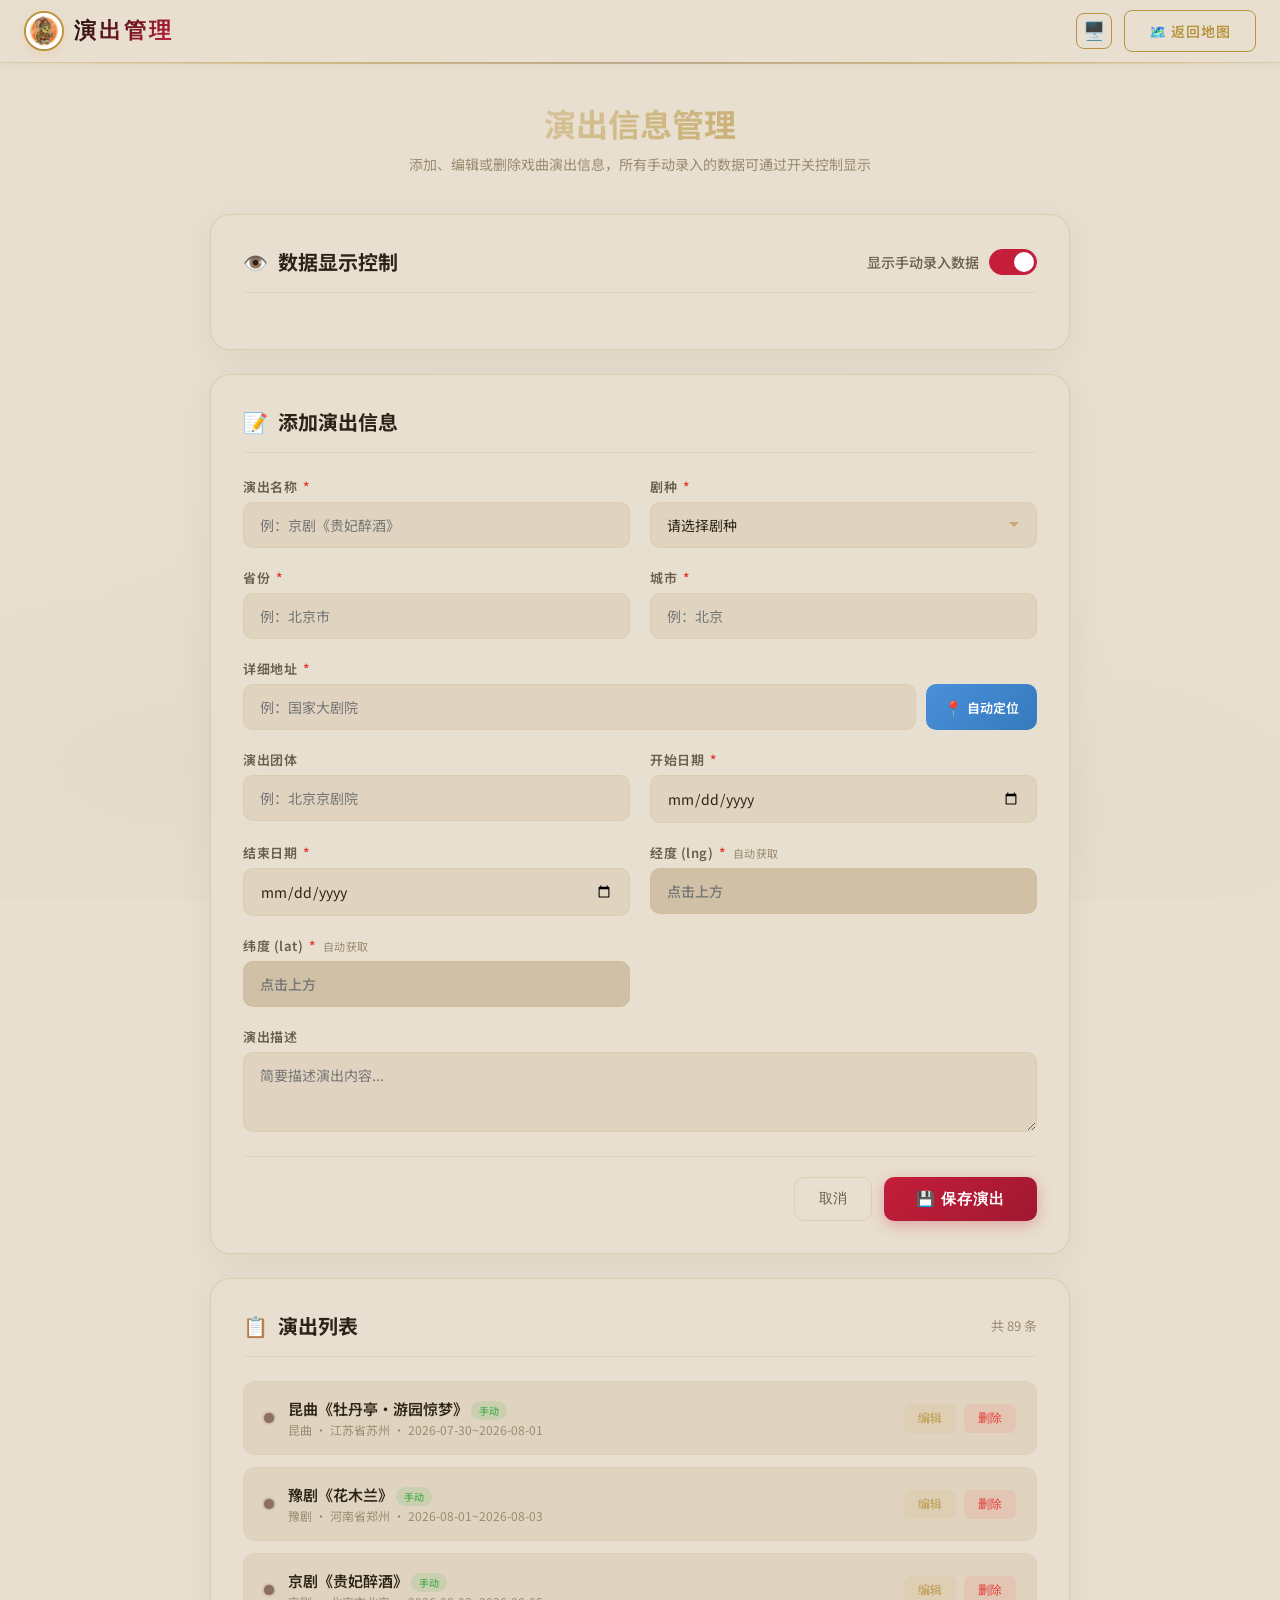
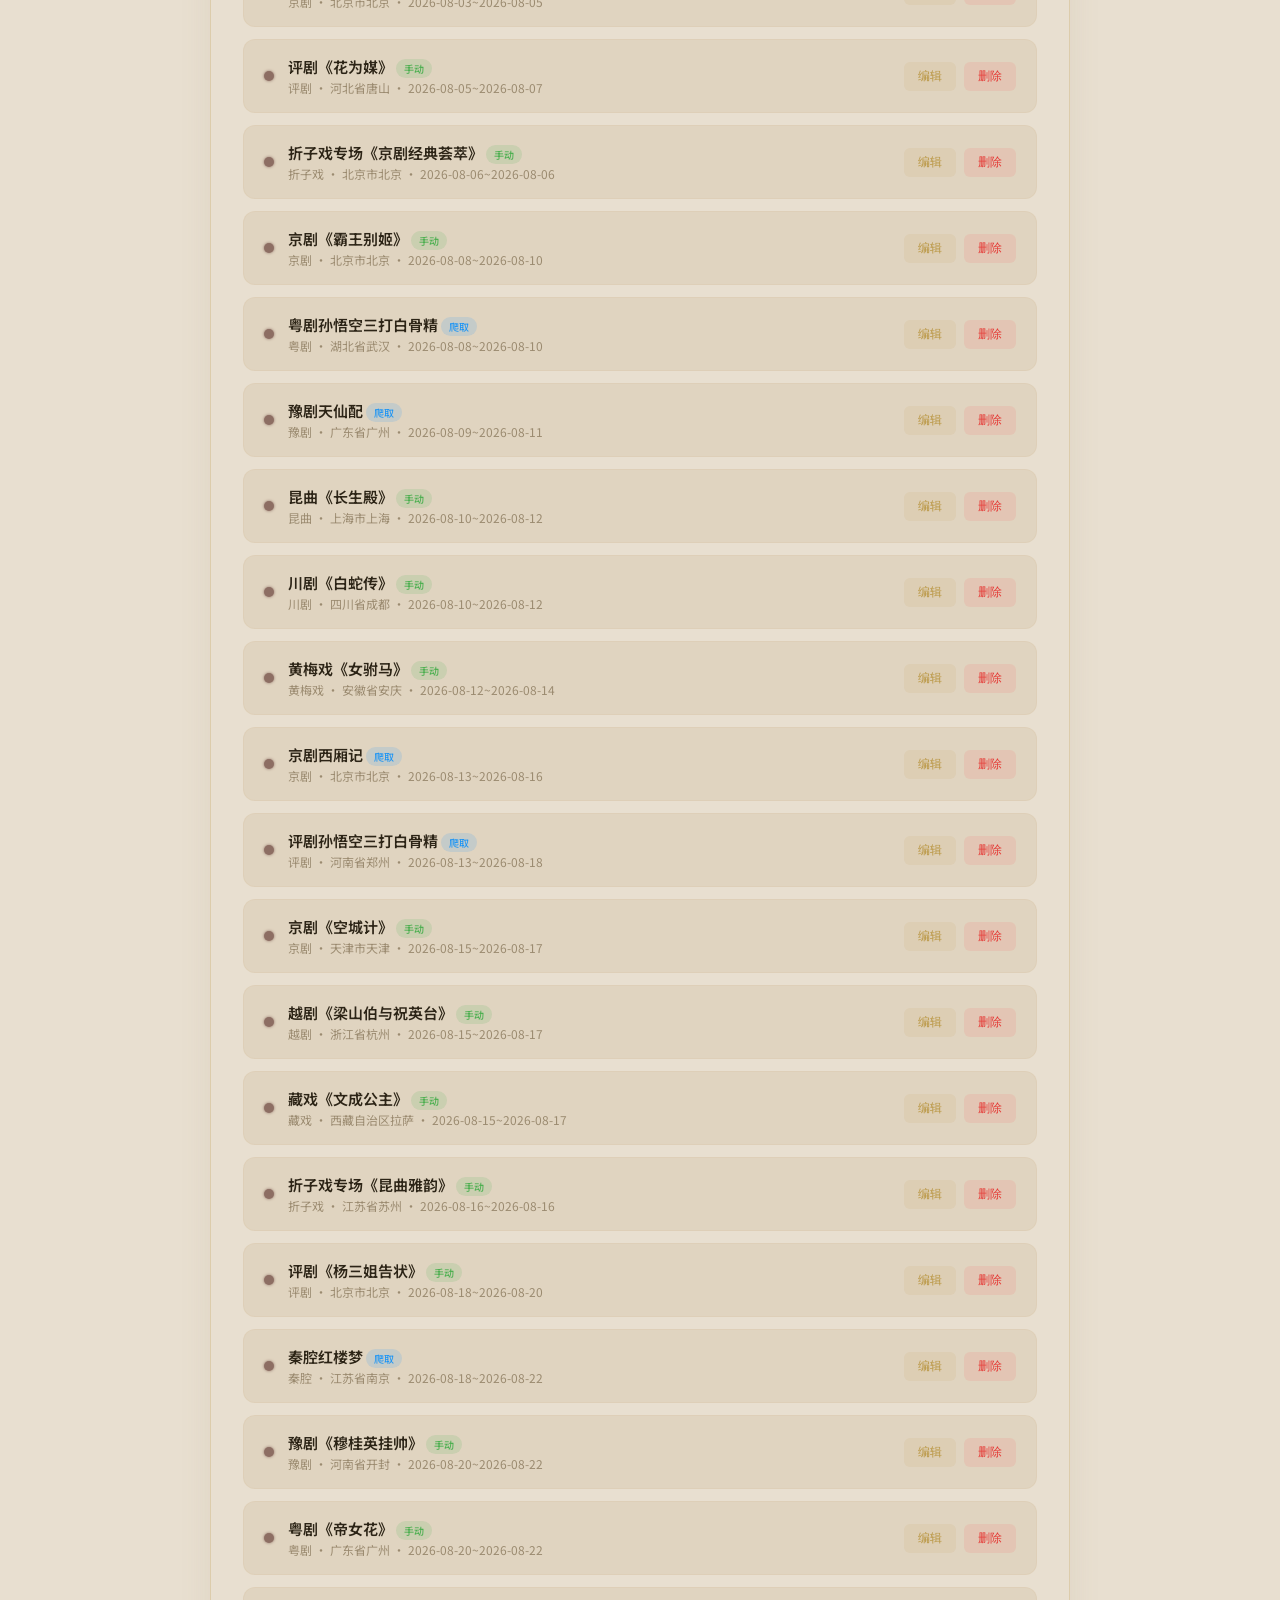
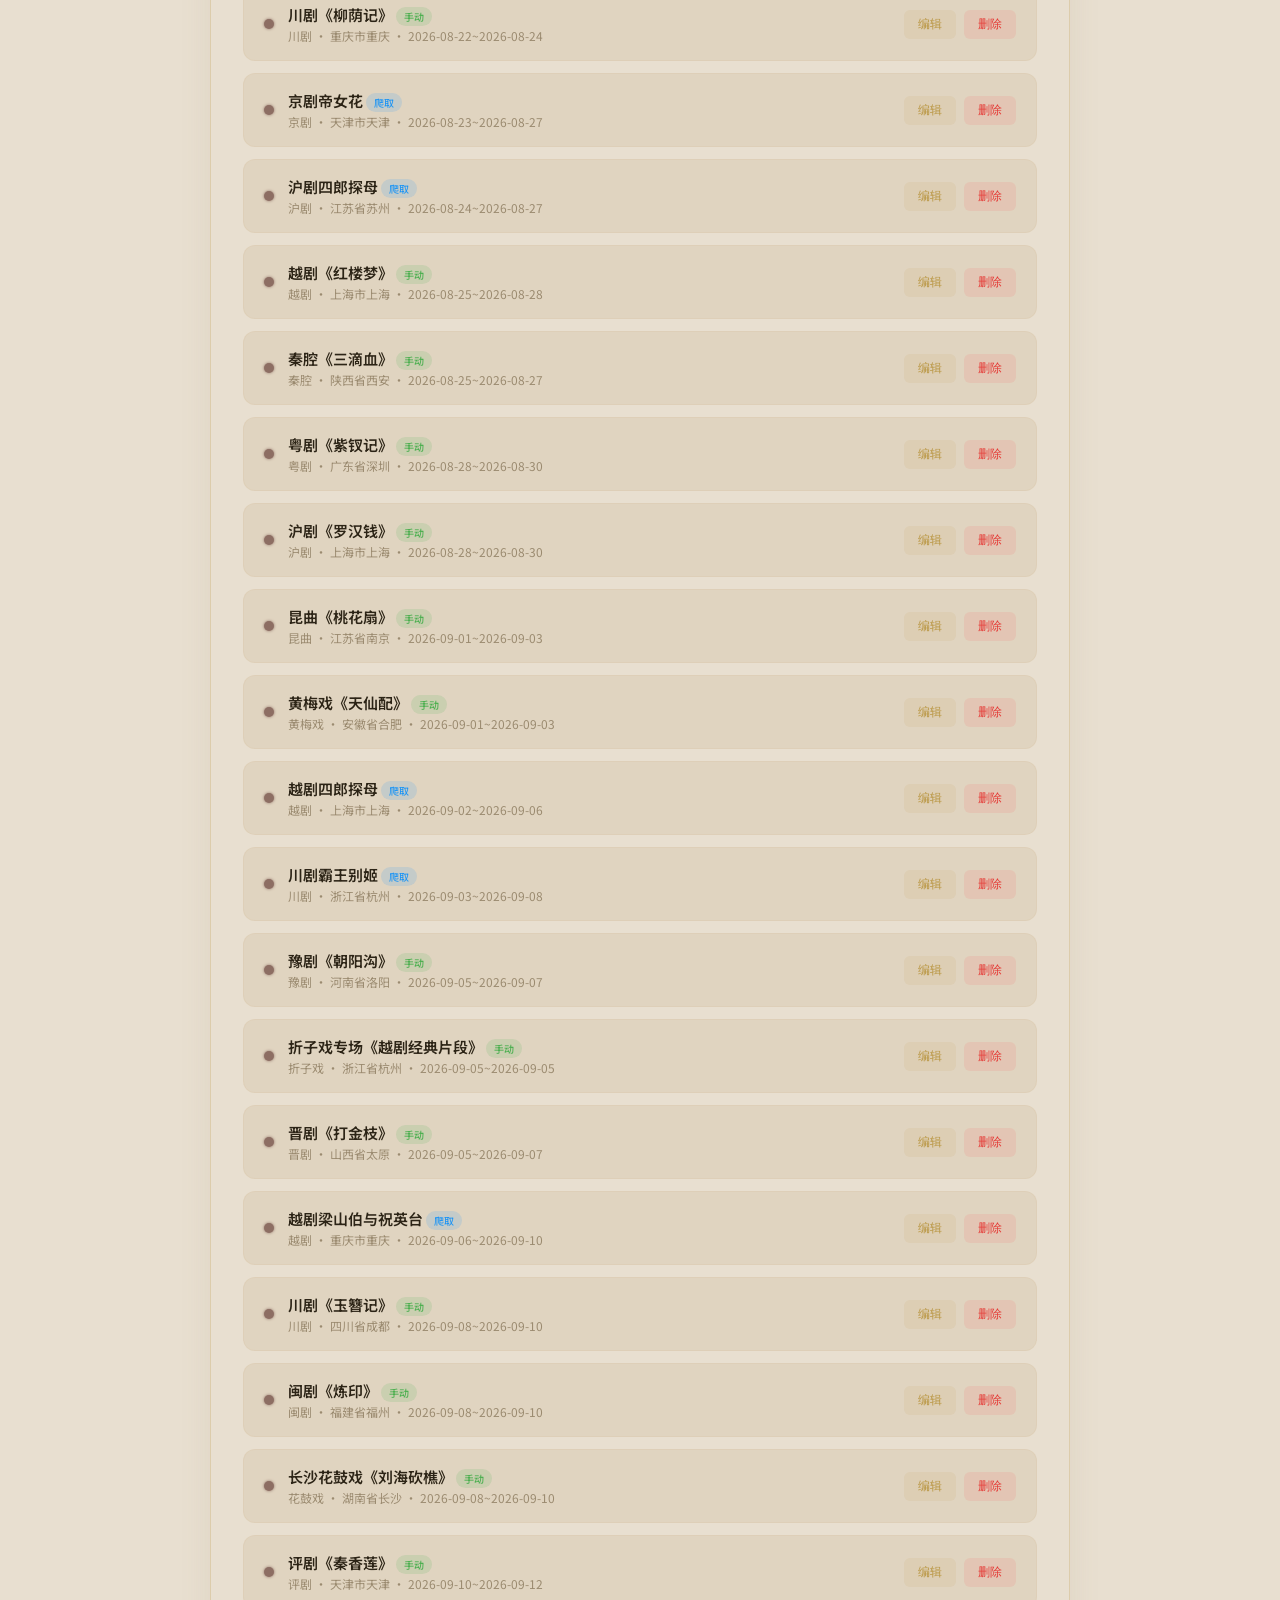
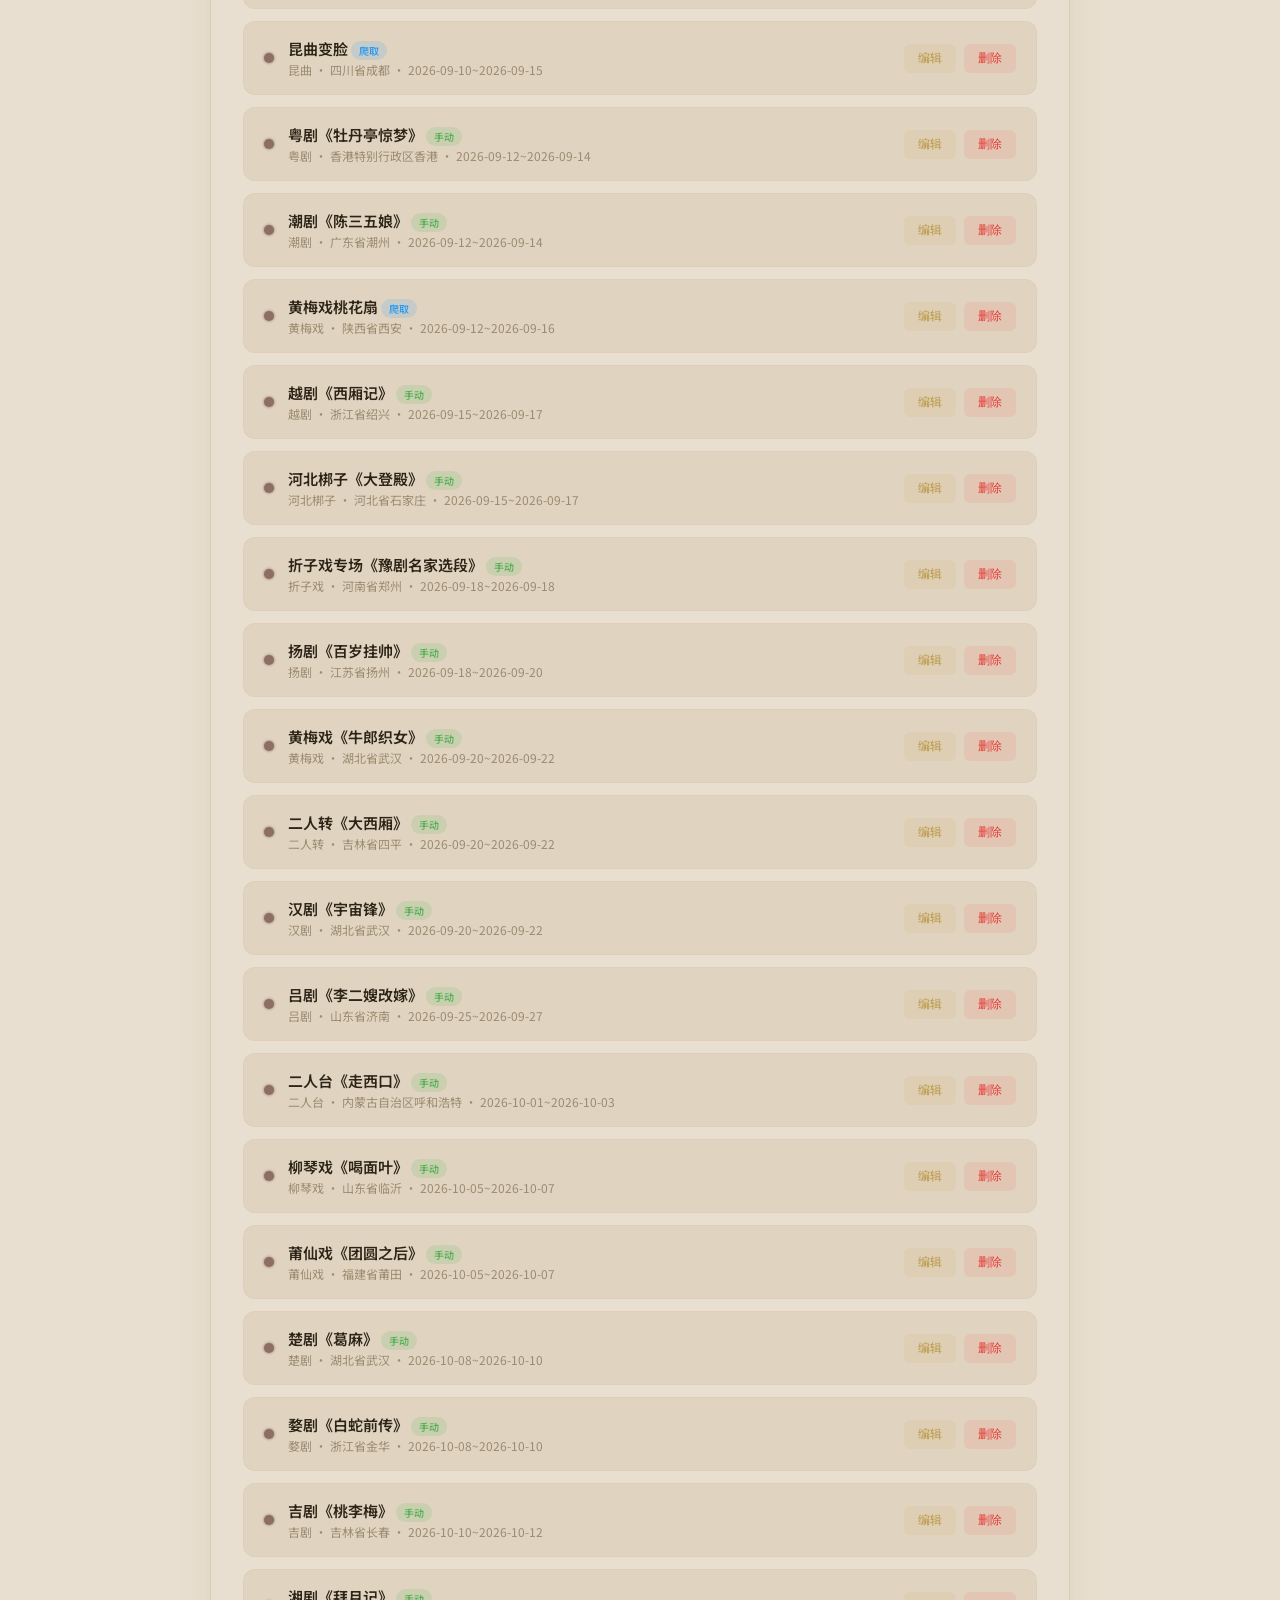
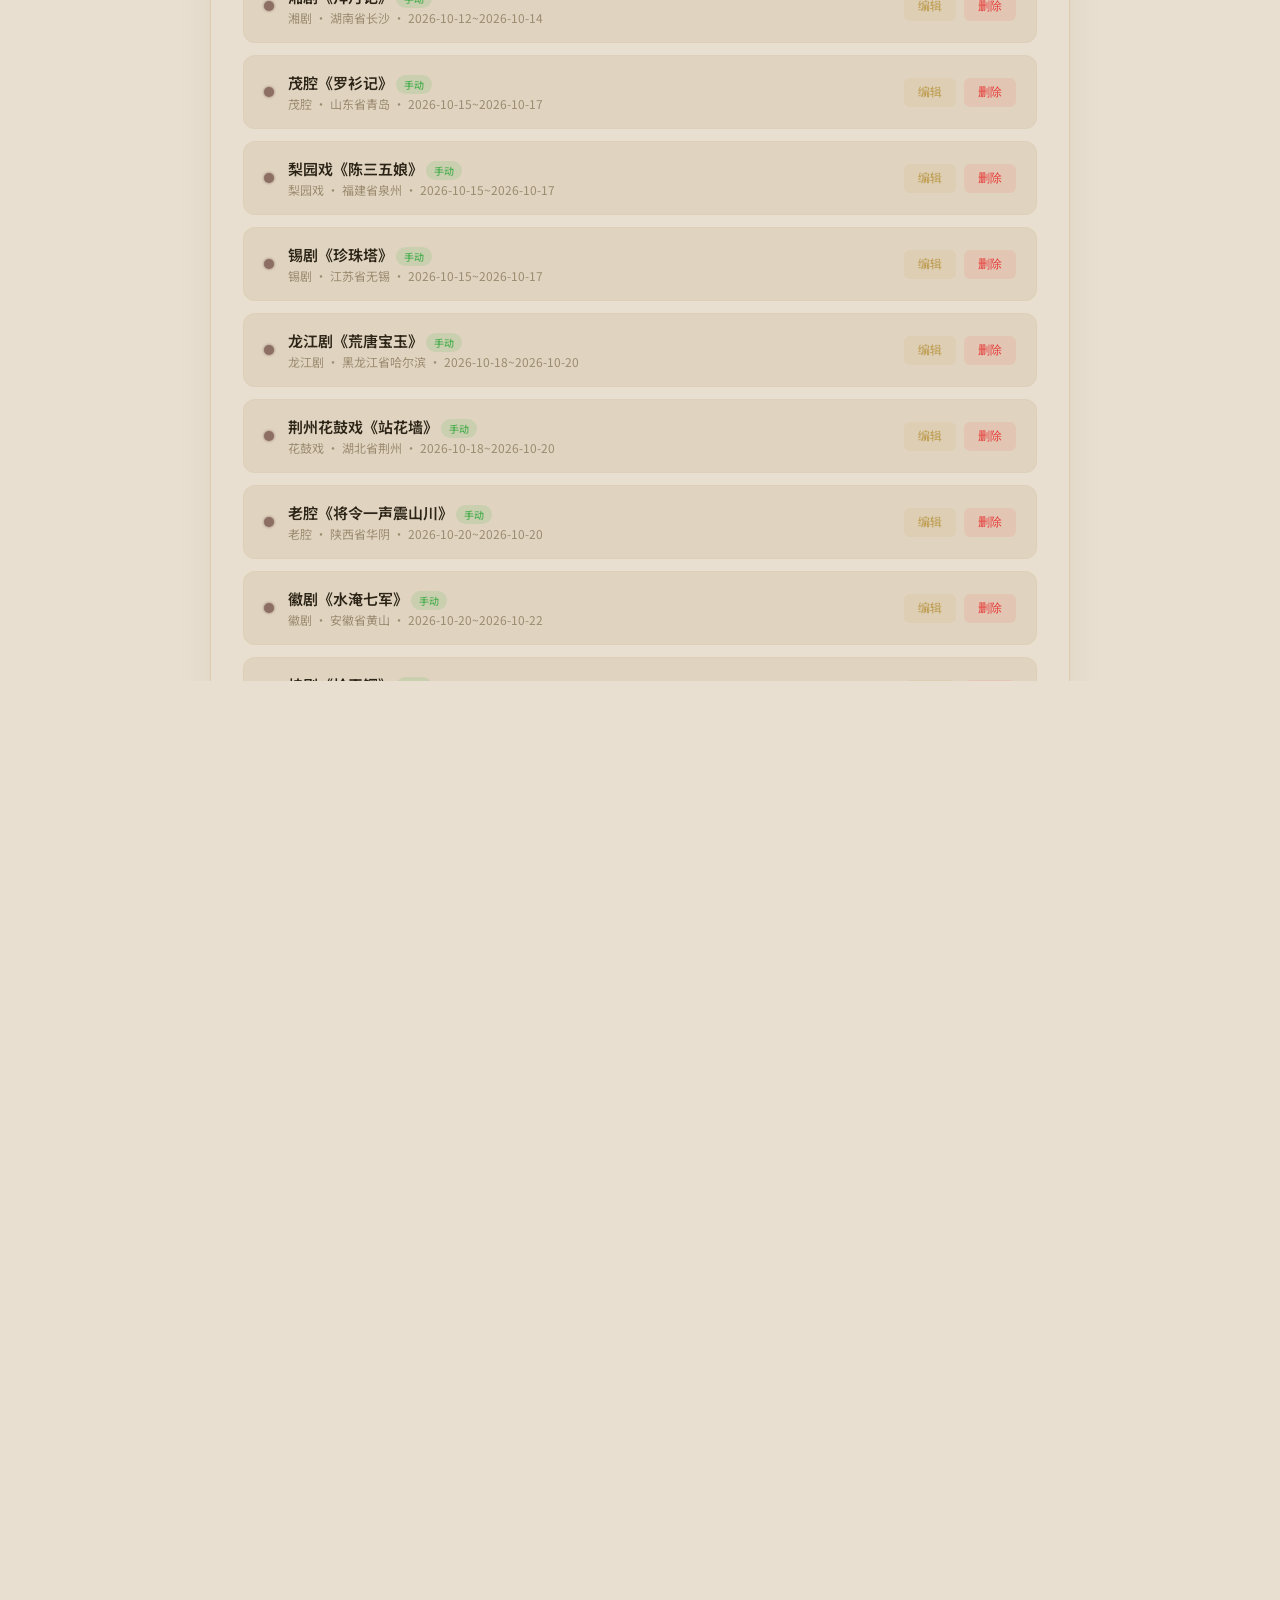
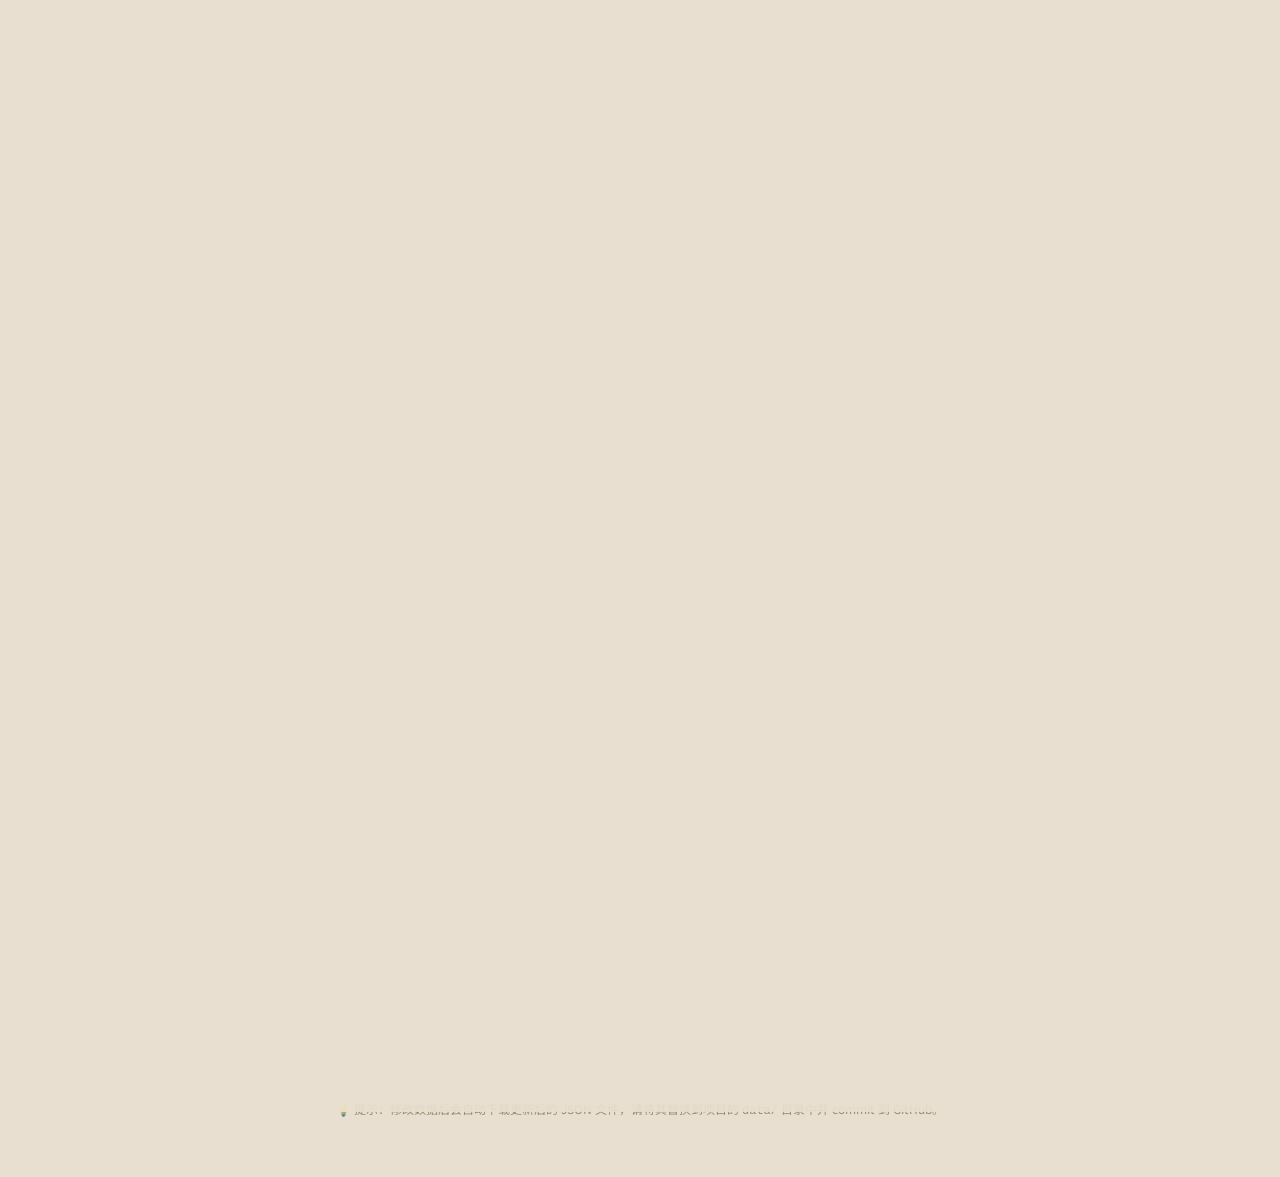
==== commit b2a1c341: ""update"" ====
--- a/admin.html
+++ b/admin.html
@@ -15,6 +15,7 @@
       <span class="navbar-title">演出管理</span>
     </div>
     <div class="navbar-actions">
+      <button class="theme-btn" id="themeBtn" title="切换主题">🌓</button>
       <a href="index.html" class="btn btn-outline">🗺️ 返回地图</a>
     </div>
   </nav>
@@ -200,6 +201,9 @@
   </div>
 
   <script src="js/log.js"></script>
+  <script src="js/theme.js"></script>
+  <script>ThemeManager.init();</script>
+  <script src="js/autocomplete.js"></script>
   <script src="js/admin.js"></script>
 </body>
 </html>
--- a/css/style.css
+++ b/css/style.css
@@ -3,59 +3,168 @@
   --primary: #C41E3A;
   --primary-dark: #A01830;
   --primary-deep: #8B0000;
-  /* 宣纸暖白色系背景 */
-  --bg-primary: #FEF9F2;
-  --bg-secondary: #FDF5EC;
-  --bg-tertiary: #E8DCC8;
+  /* 宣纸暖白色系背景（降低亮度约15-20%） */
+  --bg-primary: #E8DFD0;
+  --bg-secondary: #E0D4C0;
+  --bg-tertiary: #D0C0A5;
   /* 深墨色系文字 */
   --text-primary: #2C2416;
   --text-secondary: #6B5E4A;
   --text-muted: #9B8B70;
-  --live-red: #E8383B;
-  --upcoming-yellow: #D4A00A;
-  --ended-black: #888888;
+  --live-red: #E53935;
+  --upcoming-teal: #00ACC1;
+  --ended-brown: #8D6E63;
   --gold: #B8943E;
   --gold-dark: #8B7355;
-  --glass-bg: rgba(255, 252, 245, 0.92);
+  --glass-bg: rgba(232, 223, 208, 0.92);
   --glass-border: rgba(184, 148, 62, 0.25);
   --shadow-glow: 0 0 20px rgba(196, 30, 58, 0.12);
   /* 戏曲新增色 */
   --china-red: #C41E3A;
   --jade-green: #7BA898;
   --ink-black: #1a120b;
-  --paper-warm: #FEF9F2;
+  --paper-warm: #E8DFD0;
   --opera-font: 'STKaiti', 'KaiTi', '楷体', 'FangSong', '仿宋', 'Microsoft YaHei', sans-serif;
 }
 
+/* ========== 暗色主题 CSS 变量覆盖 ========== */
+[data-theme="dark"] {
+  --primary: #D9404E;
+  --primary-dark: #C41E3A;
+  --primary-deep: #A01830;
+  /* 深色背景系 */
+  --bg-primary: #1a1a2e;
+  --bg-secondary: #16213e;
+  --bg-tertiary: #0f3460;
+  /* 浅色文字系 */
+  --text-primary: #e0d8c8;
+  --text-secondary: #b0a890;
+  --text-muted: #7a7060;
+  --live-red: #EF5350;
+  --upcoming-teal: #26C6DA;
+  --ended-brown: #A1887F;
+  --gold: #C9A96E;
+  --gold-dark: #A08860;
+  --glass-bg: rgba(22, 33, 62, 0.92);
+  --glass-border: rgba(201, 169, 110, 0.3);
+  --shadow-glow: 0 0 20px rgba(217, 64, 78, 0.25);
+  --china-red: #D9404E;
+  --jade-green: #5A9080;
+  --ink-black: #e0d8c8;
+  --paper-warm: #1a1a2e;
+}
+
+/* ========== 暗色模式下左侧面板优化 ========== */
+[data-theme="dark"] .panel-card {
+  background: rgba(30, 35, 55, 0.85);
+  border: 1px solid rgba(201, 169, 110, 0.25);
+}
+[data-theme="dark"] .panel-card h3 {
+  color: #D4B86A;
+  border-bottom-color: rgba(201, 169, 110, 0.2);
+}
+[data-theme="dark"] .panel-icon {
+  color: #D4B86A;
+  opacity: 0.9;
+}
+[data-theme="dark"] .legend-item strong {
+  color: #e8e0d0;
+}
+[data-theme="dark"] .legend-item small {
+  color: #b0a890;
+}
+[data-theme="dark"] .stat-item {
+  background: rgba(201, 169, 110, 0.1);
+}
+[data-theme="dark"] .stat-num.gray {
+  color: #c0b090;
+}
+[data-theme="dark"] .stat-label {
+  color: #a09880;
+}
+[data-theme="dark"] .filter-tag {
+  color: #b0a890;
+}
+[data-theme="dark"] .filter-tag:hover {
+  background: rgba(201, 169, 110, 0.08);
+}
+[data-theme="dark"] .filter-tag.active {
+  background: rgba(201, 169, 110, 0.18);
+  color: #D4B86A;
+}
+
+/* ========== 暗色模式下底部栏优化 ========== */
+[data-theme="dark"] .perf-bar {
+  background: rgba(22, 28, 48, 0.96);
+}
+[data-theme="dark"] .perf-bar-title {
+  color: #D4B86A;
+}
+[data-theme="dark"] .perf-card {
+  background: rgba(30, 35, 55, 0.85);
+  border-color: rgba(201, 169, 110, 0.25);
+}
+[data-theme="dark"] .perf-card:hover {
+  border-color: #D4B86A;
+}
+[data-theme="dark"] .pc-name {
+  color: #e8e0d0;
+}
+[data-theme="dark"] .pc-info {
+  color: #b0a890;
+}
+[data-theme="dark"] .pc-sub-item {
+  color: #c8c0b0;
+}
+[data-theme="dark"] .pc-sub-date {
+  color: #a09880;
+}
+[data-theme="dark"] .pc-count {
+  background: rgba(201, 169, 110, 0.2);
+  color: #D4B86A;
+}
+[data-theme="dark"] .footer {
+  background: rgba(22, 28, 48, 0.96);
+  color: #a09880;
+}
+[data-theme="dark"] .info-tooltip {
+  background: rgba(22, 28, 48, 0.97);
+}
+
+/* ========== iOS 安全区适配 ========== */
+@supports (padding: env(safe-area-inset-bottom)) {
+  .perf-bar {
+    padding-bottom: calc(8px + env(safe-area-inset-bottom));
+  }
+  .footer {
+    padding-bottom: calc(12px + env(safe-area-inset-bottom));
+  }
+}
+
 /* ========== 水墨背景纹理 ========== */
-body::before {
-  content: '';
-  position: fixed;
-  top: 0; left: 0; right: 0; bottom: 0;
-  z-index: -2;
-  pointer-events: none;
+/* body 基础样式 + 水墨背景合并（避免 Chrome 重复选择器覆盖问题） */
+body {
+  font-family: 'Noto Sans SC', 'Microsoft YaHei', 'PingFang SC', 'SimHei', sans-serif;
+  color: var(--text-primary);
+  min-height: 100vh;
+  overflow-x: hidden;
+  -webkit-tap-highlight-color: transparent;
+  touch-action: manipulation;
   background:
-    /* 远山淡墨 */
-    radial-gradient(ellipse 60% 40% at 15% 85%, rgba(180, 160, 130, 0.08) 0%, transparent 70%),
-    radial-gradient(ellipse 50% 35% at 80% 90%, rgba(170, 150, 120, 0.06) 0%, transparent 70%),
-    /* 水墨云烟 */
-    radial-gradient(ellipse 70% 50% at 50% 60%, rgba(200, 180, 150, 0.05) 0%, transparent 65%),
-    /* 宣纸纤维纹理 */
-    repeating-linear-gradient(
-      0deg,
-      transparent,
-      transparent 2px,
-      rgba(180, 160, 130, 0.03) 2px,
-      rgba(180, 160, 130, 0.03) 4px
-    ),
-    repeating-linear-gradient(
-      90deg,
-      transparent,
-      transparent 3px,
-      rgba(190, 170, 140, 0.02) 3px,
-      rgba(190, 170, 140, 0.02) 6px
-    ),
+    radial-gradient(ellipse 60% 40% at 15% 85%, rgba(160, 140, 110, 0.05) 0%, transparent 70%),
+    radial-gradient(ellipse 50% 35% at 80% 90%, rgba(150, 130, 100, 0.04) 0%, transparent 70%),
+    radial-gradient(ellipse 70% 50% at 50% 60%, rgba(180, 160, 130, 0.03) 0%, transparent 65%),
     var(--bg-primary);
+  background-attachment: fixed;
+}
+
+[data-theme="dark"] body {
+  background:
+    radial-gradient(ellipse 60% 40% at 15% 85%, rgba(60, 80, 120, 0.06) 0%, transparent 70%),
+    radial-gradient(ellipse 50% 35% at 80% 90%, rgba(50, 70, 110, 0.05) 0%, transparent 70%),
+    radial-gradient(ellipse 70% 50% at 50% 60%, rgba(40, 60, 100, 0.04) 0%, transparent 65%),
+    var(--bg-primary);
+  background-attachment: fixed;
 }
 
 /* 祥云纹装饰 - 导航栏底部 */
@@ -63,39 +172,25 @@
   content: '';
   position: absolute;
   bottom: -2px; left: 0; right: 0;
-  height: 3px;
-  background: repeating-linear-gradient(
-    90deg,
-    var(--gold) 0px,
-    var(--gold) 12px,
-    transparent 12px,
-    transparent 24px,
-    var(--gold-dark) 24px,
-    var(--gold-dark) 36px,
-    transparent 36px,
-    transparent 48px
-  );
-  opacity: 0.5;
-}
-
-/* 回纹装饰 - 面板分隔 */
+  height: 2px;
+  background: linear-gradient(90deg, transparent, var(--gold), var(--gold-dark), var(--gold), transparent);
+  opacity: 0.45;
+}
+
+/* 简洁虚线 - 面板分隔 */
 .panel-card::before {
   content: '';
   display: block;
-  height: 2px;
+  height: 1px;
   background: repeating-linear-gradient(
     90deg,
     var(--gold-dark) 0px,
-    var(--gold-dark) 4px,
-    transparent 4px,
+    var(--gold-dark) 6px,
     transparent 6px,
-    var(--gold-dark) 6px,
-    var(--gold-dark) 10px,
-    transparent 10px,
-    transparent 16px
+    transparent 12px
   );
   margin-bottom: 10px;
-  opacity: 0.4;
+  opacity: 0.35;
 }
 
 /* 页脚祥云分隔 */
@@ -118,22 +213,13 @@
   box-sizing: border-box;
 }
 
-body {
-  font-family: 'Noto Sans SC', 'Microsoft YaHei', 'PingFang SC', 'SimHei', sans-serif;
-  background: var(--bg-primary);
-  color: var(--text-primary);
-  min-height: 100vh;
-  overflow-x: hidden;
-  -webkit-tap-highlight-color: transparent;
-  touch-action: manipulation;
-}
-
 /* ========== 导航栏 ========== */
 .navbar {
   position: fixed;
   top: 0; left: 0; right: 0;
   z-index: 1000;
-  background: rgba(254, 249, 242, 0.94);
+  background: var(--glass-bg);
+  -webkit-backdrop-filter: blur(16px);
   backdrop-filter: blur(16px);
   border-bottom: 1px solid var(--glass-border);
   padding: 10px 24px;
@@ -153,7 +239,7 @@
   width: 40px; height: 40px;
   border-radius: 50%;
   object-fit: cover;
-  background: #E8E4D0;
+  background: var(--bg-secondary);
   border: 2px solid var(--gold);
   box-shadow: 0 2px 8px rgba(245, 194, 138, 0.45);
   transition: transform 0.3s ease, box-shadow 0.3s ease;
@@ -175,7 +261,28 @@
   letter-spacing: 3px;
 }
 
-.navbar-actions { display: flex; gap: 12px; }
+.navbar-actions { display: flex; gap: 12px; align-items: center; }
+
+/* 主题切换按钮 */
+.theme-btn {
+  width: 36px; height: 36px;
+  background: transparent;
+  border: 1px solid var(--gold);
+  border-radius: 8px;
+  font-size: 18px;
+  cursor: pointer;
+  display: flex;
+  align-items: center;
+  justify-content: center;
+  transition: all 0.3s ease;
+  color: var(--gold);
+  padding: 0;
+  line-height: 1;
+}
+.theme-btn:hover {
+  background: rgba(201, 169, 110, 0.15);
+  transform: scale(1.08);
+}
 
 /* 移动端面板切换按钮 */
 .mobile-panel-btn {
@@ -235,21 +342,61 @@
 .main-container {
   display: flex;
   height: calc(100vh - 55px);
+  overflow: hidden;
+  min-height: 0;
 }
 
 /* 侧边面板 */
 .side-panel {
   width: 260px;
   padding: 16px;
-  background: rgba(254, 249, 242, 0.88);
-  border-right: 1px solid rgba(184, 148, 62, 0.15);
+  background: var(--glass-bg);
+  border-right: 1px solid var(--glass-border);
   overflow-y: auto;
+  overflow-x: hidden;
   flex-shrink: 0;
+  min-height: 0;
+  scrollbar-width: thin;
+  scrollbar-color: rgba(184,148,62,0.5) transparent;
+  /* Chrome 修复：确保 GPU 加速避免渲染不完全 */
+  transform: translateZ(0);
+  will-change: transform;
+}
+.side-panel::-webkit-scrollbar {
+  width: 6px;
+}
+.side-panel::-webkit-scrollbar-thumb {
+  background: rgba(184,148,62,0.5);
+  border-radius: 3px;
+}
+.side-panel::-webkit-scrollbar-thumb:hover {
+  background: rgba(184,148,62,0.8);
+}
+
+/* 移动端面板关闭按钮 */
+.panel-close-btn {
+  display: none;
+  position: absolute;
+  top: 8px; right: 12px;
+  width: 32px; height: 32px;
+  border-radius: 50%;
+  background: rgba(201,169,110,0.15);
+  border: 1px solid rgba(201,169,110,0.3);
+  color: var(--gold);
+  font-size: 14px;
+  cursor: pointer;
+  z-index: 101;
+  align-items: center;
+  justify-content: center;
+  -webkit-tap-highlight-color: transparent;
+}
+@media (max-width: 768px) {
+  .panel-close-btn { display: flex; }
 }
 
 .panel-card {
-  background: rgba(253, 245, 236, 0.8);
-  border: 1px solid rgba(184, 148, 62, 0.2);
+  background: rgba(224, 212, 192, 0.8);
+  border: 1px solid var(--glass-border);
   border-radius: 8px;
   padding: 14px;
   margin-bottom: 14px;
@@ -261,6 +408,19 @@
   margin-bottom: 12px;
   padding-bottom: 8px;
   border-bottom: 1px solid rgba(201,169,110,0.15);
+  display: flex; align-items: center; gap: 6px;
+}
+
+/* 面板图标 - 水墨黑白戏曲风格 */
+.panel-icon {
+  display: inline-flex;
+  align-items: center;
+  justify-content: center;
+  width: 18px; height: 18px;
+  font-size: 13px;
+  color: var(--gold);
+  opacity: 0.85;
+  flex-shrink: 0;
 }
 
 /* 图例 */
@@ -274,9 +434,9 @@
   width: 14px; height: 14px; border-radius: 50%; flex-shrink: 0;
   box-shadow: 0 0 10px currentColor;
 }
-.legend-dot.red { background: var(--live-red); animation: pulseLive 1.5s infinite; }
-.legend-dot.yellow { background: var(--upcoming-yellow); animation: pulseUpcoming 2.5s infinite; }
-.legend-dot.black { background: var(--ended-black); }
+.legend-dot.red { background: var(--live-red); box-shadow: 0 0 6px var(--live-red); }
+.legend-dot.yellow { background: var(--upcoming-teal); box-shadow: 0 0 6px var(--upcoming-teal); }
+.legend-dot.black { background: var(--ended-brown); box-shadow: 0 0 4px var(--ended-brown); }
 
 @keyframes pulseLive { 0%,100% { opacity:1; } 50% { opacity:0.3; } }
 @keyframes pulseUpcoming { 0%,100% { opacity:0.8; } 50% { opacity:0.3; } }
@@ -289,7 +449,7 @@
 }
 .stat-num { display: block; font-size: 24px; font-weight: bold; }
 .stat-num.red { color: var(--live-red); }
-.stat-num.yellow { color: var(--upcoming-yellow); }
+.stat-num.yellow { color: var(--upcoming-teal); }
 .stat-num.gray { color: #888; }
 .stat-label { font-size: 11px; color: var(--text-muted); }
 
@@ -305,7 +465,7 @@
 .filter-tag input { accent-color: var(--gold); }
 
 /* 地图区域 */
-.map-section { flex: 1; position: relative; }
+.map-section { flex: 1; position: relative; min-height: 0; }
 #mapChart { width: 100%; height: 100%; cursor: grab; }
 #mapChart.zoom-active { cursor: grab; }
 #mapChart:active { cursor: grabbing; }
@@ -315,8 +475,8 @@
   position: absolute;
   bottom: 16px; left: 50%;
   transform: translateX(-50%);
-  background: rgba(254, 249, 242, 0.92);
-  border: 1px solid rgba(184, 148, 62, 0.35);
+  background: var(--glass-bg);
+  border: 1px solid var(--glass-border);
   border-radius: 20px;
   padding: 6px 16px;
   font-size: 11px;
@@ -332,7 +492,7 @@
 /* 加载遮罩 - 脸谱动画 */
 .loading-overlay {
   position: absolute; top: 0; left: 0; right: 0; bottom: 0;
-  background: rgba(254, 249, 242, 0.92);
+  background: var(--glass-bg);
   display: flex; flex-direction: column;
   align-items: center; justify-content: center;
   z-index: 10;
@@ -369,7 +529,7 @@
 /* 错误遮罩 */
 .error-overlay {
   position: absolute; top: 0; left: 0; right: 0; bottom: 0;
-  background: rgba(254, 249, 242, 0.95);
+  background: var(--glass-bg);
   display: none; flex-direction: column;
   align-items: center; justify-content: center;
   z-index: 20; text-align: center;
@@ -379,20 +539,22 @@
 
 /* 悬浮提示 */
 .info-tooltip {
-  position: fixed; z-index: 200; pointer-events: none;
-  background: rgba(255, 252, 245, 0.96);
-  border: 1px solid rgba(184, 148, 62, 0.35);
+  position: fixed; z-index: 200; pointer-events: auto;
+  background: var(--glass-bg);
+  border: 1px solid var(--glass-border);
   border-radius: 12px; padding: 16px;
-  min-width: 220px; max-width: 320px;
+  min-width: 220px; max-width: 360px;
   display: none; color: var(--text-primary); font-size: 13px;
   box-shadow: 0 8px 32px rgba(139, 115, 85, 0.15);
+  -webkit-backdrop-filter: blur(10px);
   backdrop-filter: blur(10px);
+  max-height: 70vh; overflow-y: auto;
 }
 .info-tooltip.visible { display: block; }
 .tt-status { display: inline-block; width: 8px; height: 8px; border-radius: 50%; margin-right: 4px; }
 .tt-status.live { background: var(--live-red); }
-.tt-status.upcoming { background: var(--upcoming-yellow); }
-.tt-status.ended { background: var(--ended-black); }
+.tt-status.upcoming { background: var(--upcoming-teal); }
+.tt-status.ended { background: var(--ended-brown); }
 .tt-name {
   font-size: 16px; font-weight: bold; color: var(--text-primary);
   display: block; margin: 6px 0;
@@ -472,8 +634,8 @@
 
 /* 底部演出条 */
 .perf-bar {
-  background: rgba(254, 249, 242, 0.95);
-  border-top: 1px solid rgba(184, 148, 62, 0.2);
+  background: var(--glass-bg);
+  border-top: 1px solid var(--glass-border);
   padding: 10px 16px;
   max-height: 300px;
   overflow: hidden;
@@ -493,8 +655,8 @@
 }
 .perf-card {
   padding: 6px 12px;
-  background: rgba(253, 245, 236, 0.7);
-  border: 1px solid rgba(184, 148, 62, 0.18);
+  background: rgba(224, 212, 192, 0.7);
+  border: 1px solid var(--glass-border);
   border-radius: 6px;
   font-size: 12px; cursor: pointer;
   min-width: 160px; max-width: 220px;
@@ -535,13 +697,14 @@
 /* 页脚 */
 .footer {
   text-align: center; padding: 6px; font-size: 11px;
-  color: var(--text-muted); background: rgba(254, 249, 242, 0.9);
-  border-top: 1px solid rgba(184, 148, 62, 0.15);
+  color: var(--text-muted); background: var(--glass-bg);
+  border-top: 1px solid var(--glass-border);
 }
 
 /* ========== 卡片（管理页通用） ========== */
 .card {
   background: var(--glass-bg);
+  -webkit-backdrop-filter: blur(20px);
   backdrop-filter: blur(20px);
   border: 1px solid var(--glass-border);
   border-radius: 20px;
@@ -575,7 +738,7 @@
 .admin-header { text-align: center; margin-bottom: 40px; }
 .admin-header h1 {
   font-size: 32px; font-weight: 700;
-  background: linear-gradient(135deg, #FFFFFF, var(--gold));
+  background: linear-gradient(135deg, var(--bg-primary), var(--gold));
   -webkit-background-clip: text;
   -webkit-text-fill-color: transparent;
   background-clip: text;
@@ -746,9 +909,9 @@
 .perf-status-dot {
   width: 10px; height: 10px; border-radius: 50%; flex-shrink: 0;
 }
-.perf-status-dot.live { background: var(--live-red); box-shadow: 0 0 10px var(--live-red); animation: pulseLive 1.2s ease-in-out infinite; }
-.perf-status-dot.upcoming { background: var(--upcoming-yellow); box-shadow: 0 0 10px var(--upcoming-yellow); }
-.perf-status-dot.ended { background: var(--ended-black); }
+.perf-status-dot.live { background: var(--live-red); box-shadow: 0 0 6px var(--live-red); }
+.perf-status-dot.upcoming { background: var(--upcoming-teal); box-shadow: 0 0 6px var(--upcoming-teal); }
+.perf-status-dot.ended { background: var(--ended-brown); box-shadow: 0 0 3px var(--ended-brown); }
 .perf-info h3 { font-size: 15px; font-weight: 600; color: var(--text-primary); margin-bottom: 2px; }
 .perf-info p { font-size: 12px; color: var(--text-muted); }
 .perf-item-right { display: flex; gap: 8px; flex-shrink: 0; }
@@ -833,26 +996,33 @@
 
   /* 地图区域占据大部分空间 */
   .map-section {
-    height: 55vh;
-    min-height: 320px;
+    height: 50vh;
+    min-height: 280px;
     flex: none;
-  }
-  #mapChart { cursor: default; }
+    -webkit-tap-highlight-color: transparent;
+  }
+  #mapChart { cursor: default; touch-action: pan-x pan-y pinch-zoom; }
 
   /* 侧边面板 - 改为可折叠弹出式 */
   .side-panel {
     position: fixed;
-    top: 56px;
+    top: 52px;
     left: 0;
     width: 100%;
-    max-height: 50vh;
+    max-height: 65vh;
     border-right: none;
     border-bottom: 2px solid rgba(201,169,110,0.2);
     z-index: 100;
     transform: translateY(-120%);
-    transition: transform 0.35s cubic-bezier(0.4, 0, 0.2, 1);
-    box-shadow: 0 8px 30px rgba(139, 115, 85, 0.18);
+    transition: transform 0.3s cubic-bezier(0.4, 0, 0.2, 1);
+    box-shadow: 0 8px 30px rgba(139, 115, 85, 0.22);
     padding: 12px;
+    padding-bottom: 80px;
+    overflow-y: auto;
+    overflow-x: hidden;
+    -webkit-overflow-scrolling: touch;
+    scroll-behavior: smooth;
+    border-radius: 0 0 16px 16px;
   }
   .side-panel.open {
     transform: translateY(0);
@@ -865,6 +1035,7 @@
     top: 0; left: 0; right: 0; bottom: 0;
     background: rgba(0,0,0,0.5);
     z-index: 99;
+    -webkit-tap-highlight-color: transparent;
   }
   .panel-overlay.show {
     display: block;
@@ -872,34 +1043,40 @@
 
   /* 底部演出条 */
   .perf-bar {
-    max-height: 40vh;
-    padding: 8px 10px;
+    max-height: 35vh;
+    padding: 6px 8px;
     flex-shrink: 0;
+    border-top-width: 1px;
   }
   .perf-bar-title {
     font-size: 12px;
     margin-bottom: 4px;
+    padding: 0 4px;
   }
   .perf-list {
     flex-wrap: nowrap;
     overflow-x: auto;
     overflow-y: hidden;
     gap: 6px;
-    padding-bottom: 6px;
+    padding-bottom: 8px;
     -webkit-overflow-scrolling: touch;
     scroll-behavior: smooth;
+    scroll-snap-type: x proximity;
   }
   .perf-card {
-    min-width: 180px;
-    max-width: 220px;
+    min-width: 160px;
+    max-width: 200px;
     flex-shrink: 0;
     font-size: 11px;
     padding: 6px 10px;
+    scroll-snap-align: start;
+    -webkit-tap-highlight-color: transparent;
   }
   .perf-group {
-    min-width: 200px;
-    max-width: 240px;
+    min-width: 170px;
+    max-width: 210px;
     flex-shrink: 0;
+    scroll-snap-align: start;
   }
   .pc-name { font-size: 12px; }
   .pc-info { font-size: 10px; }
@@ -917,11 +1094,14 @@
     min-width: auto !important;
     border-radius: 16px 16px 0 0;
     padding: 20px 16px;
+    padding-bottom: 40px;
     max-height: 55vh;
     overflow-y: auto;
+    -webkit-overflow-scrolling: touch;
     transform: translateY(100%);
     transition: transform 0.3s ease;
     z-index: 300;
+    box-shadow: 0 -4px 20px rgba(0,0,0,0.15);
   }
   .info-tooltip.visible {
     display: block;
@@ -933,8 +1113,8 @@
     position: absolute;
     top: 8px; right: 12px;
     width: 28px; height: 28px;
-    background: rgba(0,0,0,0.06);
-    border: none;
+    background: rgba(201,169,110,0.15);
+    border: 1px solid rgba(201,169,110,0.3);
     border-radius: 50%;
     color: var(--gold-dark);
     font-size: 16px;
@@ -942,6 +1122,7 @@
     display: flex;
     align-items: center;
     justify-content: center;
+    z-index: 5;
   }
   .tt-venue { font-size: 15px; }
   .tt-perf-name { font-size: 14px; }
@@ -951,7 +1132,9 @@
   .map-zoom-hint {
     font-size: 10px;
     padding: 4px 12px;
-    bottom: 10px;
+    bottom: 12px;
+    opacity: 0.7;
+    pointer-events: none;
   }
 
   /* 管理页适配 */
@@ -972,6 +1155,75 @@
   .footer { font-size: 10px; padding: 4px; }
 }
 
+/* ========== Autocomplete 下拉面板 ========== */
+.autocomplete-dropdown {
+  display: none;
+  position: absolute;
+  top: 100%;
+  left: 0;
+  right: 0;
+  z-index: 9999;
+  margin-top: 4px;
+  background: var(--bg-primary);
+  border: 1px solid rgba(201, 169, 110, 0.35);
+  border-radius: 10px;
+  box-shadow: 0 8px 32px rgba(139, 115, 85, 0.18);
+  max-height: 260px;
+  overflow-y: auto;
+  padding: 4px 0;
+  animation: dropDown 0.2s ease-out;
+}
+
+@keyframes dropDown {
+  from { opacity: 0; transform: translateY(-6px); }
+  to { opacity: 1; transform: translateY(0); }
+}
+
+.autocomplete-item {
+  padding: 10px 16px;
+  font-size: 14px;
+  color: var(--text-primary);
+  cursor: pointer;
+  transition: background 0.15s ease;
+  white-space: nowrap;
+  overflow: hidden;
+  text-overflow: ellipsis;
+}
+
+.autocomplete-item:hover,
+.autocomplete-item.active {
+  background: rgba(201, 169, 110, 0.12);
+  color: var(--gold-dark);
+}
+
+.autocomplete-item mark {
+  background: rgba(201, 169, 110, 0.25);
+  color: var(--gold-dark);
+  border-radius: 2px;
+  padding: 0 1px;
+}
+
+.autocomplete-more {
+  padding: 8px 16px;
+  font-size: 12px;
+  color: var(--text-muted);
+  text-align: center;
+  border-top: 1px solid rgba(201, 169, 110, 0.1);
+  pointer-events: none;
+}
+
+/* 移动端适配 */
+@media (max-width: 768px) {
+  .autocomplete-dropdown {
+    max-height: 220px;
+    border-radius: 8px;
+  }
+  .autocomplete-item {
+    padding: 12px 16px;
+    font-size: 15px;
+  }
+}
+
 /* 小屏手机 (iPhone SE 等) */
 @media (max-width: 380px) {
   .navbar-title { font-size: 13px; letter-spacing: 0.5px; }
@@ -980,3 +1232,779 @@
   .perf-card { min-width: 150px; max-width: 180px; }
   .perf-bar { max-height: 35vh; }
 }
+
+/* ========== 搜索框 ========== */
+.search-box {
+  display: flex; align-items: center; gap: 4px;
+}
+.search-input {
+  flex: 1;
+  padding: 8px 12px;
+  border: 1px solid rgba(184,148,62,0.4);
+  border-radius: 6px;
+  background: rgba(184,148,62,0.08);
+  color: var(--text-primary);
+  font-size: 13px;
+  outline: none;
+  transition: border-color 0.3s;
+}
+.search-input:focus {
+  border-color: var(--gold);
+  background: rgba(184,148,62,0.15);
+}
+.search-input::placeholder {
+  color: var(--text-secondary);
+  opacity: 0.8;
+}
+[data-theme="dark"] .search-input {
+  background: rgba(201,169,110,0.12);
+  border-color: rgba(201,169,110,0.45);
+}
+[data-theme="dark"] .search-input:focus {
+  background: rgba(201,169,110,0.2);
+}
+.search-clear {
+  width: 28px; height: 28px;
+  border: none; background: none;
+  color: var(--text-muted);
+  cursor: pointer; font-size: 14px;
+  border-radius: 50%;
+  display: flex; align-items: center; justify-content: center;
+  transition: all 0.2s;
+}
+.search-clear:hover {
+  background: rgba(201,169,110,0.15);
+  color: var(--gold);
+}
+
+/* ========== 剧种标签 ========== */
+.panel-badge {
+  font-size: 11px; color: var(--text-muted); font-weight: normal;
+}
+.genre-tags {
+  display: flex; flex-wrap: wrap; gap: 6px;
+  padding: 4px;
+  padding-right: 6px;
+}
+.genre-tag {
+  display: inline-flex; align-items: center; gap: 4px;
+  padding: 4px 10px;
+  font-size: 12px;
+  border: 1px solid rgba(184,148,62,0.45);
+  border-radius: 14px;
+  cursor: pointer;
+  color: var(--text-primary);
+  background: rgba(184,148,62,0.08);
+  transition: all 0.2s;
+  white-space: nowrap;
+  user-select: none;
+  font-weight: 500;
+}
+.genre-tag:hover {
+  border-color: var(--gold);
+  color: var(--gold);
+}
+.genre-tag.active {
+  background: rgba(201,169,110,0.2);
+  border-color: var(--gold);
+  color: var(--gold);
+  font-weight: 600;
+}
+.genre-tag .genre-count {
+  font-size: 10px; opacity: 0.7;
+}
+
+/* ========== 底部栏分组折叠 ========== */
+.perf-group-header {
+  display: flex; align-items: center; gap: 8px;
+  padding: 6px 0; cursor: pointer;
+  color: var(--gold); font-size: 13px; font-weight: 600;
+  user-select: none;
+  border-bottom: 1px solid var(--glass-border);
+  margin-bottom: 4px;
+}
+.perf-group-header .group-arrow {
+  font-size: 10px; transition: transform 0.2s;
+  display: inline-block;
+}
+.perf-group-header.collapsed .group-arrow {
+  transform: rotate(-90deg);
+}
+.perf-group-header .group-count {
+  font-size: 11px; color: var(--text-muted); font-weight: normal;
+}
+.perf-group-body {
+  display: flex; flex-wrap: wrap; gap: 8px;
+  padding: 4px 0 10px 0;
+}
+.perf-group-body.collapsed {
+  display: none;
+}
+
+/* ========== 悬浮提示倒计时 ========== */
+.tt-countdown {
+  display: inline-block;
+  padding: 2px 8px;
+  border-radius: 4px;
+  font-size: 11px;
+  font-weight: 600;
+  margin-top: 4px;
+}
+.tt-countdown.live {
+  background: rgba(229,57,53,0.12); color: var(--live-red);
+}
+.tt-countdown.upcoming {
+  background: rgba(0,172,193,0.12); color: var(--upcoming-teal);
+}
+.tt-countdown.ended {
+  background: rgba(141,110,99,0.12); color: var(--ended-brown);
+}
+.tt-actors {
+  font-size: 12px; color: var(--gold-dark); margin-top: 4px;
+}
+.tt-perf-item {
+  display: flex; gap: 6px; padding: 6px 0;
+  border-bottom: 1px solid rgba(201,169,110,0.08);
+  cursor: pointer;
+}
+.tt-perf-item:last-child { border-bottom: none; }
+.tt-perf-item:hover { background: rgba(201,169,110,0.05); border-radius: 4px; }
+
+/* ========== 暗色模式下新增组件适配 ========== */
+[data-theme="dark"] .genre-tag {
+  background: rgba(201,169,110,0.15);
+  border-color: rgba(201,169,110,0.5);
+  color: #E8DFD0;
+}
+[data-theme="dark"] .genre-tag:hover {
+  border-color: #D4B86A; color: #D4B86A;
+}
+[data-theme="dark"] .genre-tag.active {
+  background: rgba(201,169,110,0.25);
+  border-color: #D4B86A; color: #D4B86A;
+}
+[data-theme="dark"] .tt-countdown.live {
+  background: rgba(232,56,59,0.2);
+}
+[data-theme="dark"] .tt-countdown.upcoming {
+  background: rgba(224,176,10,0.2);
+}
+[data-theme="dark"] .perf-group-header {
+  border-bottom-color: rgba(201,169,110,0.2);
+}
+
+/* ========== admin.html 暗色适配 ========== */
+[data-theme="dark"] .admin-container {
+  background: var(--bg-primary);
+}
+[data-theme="dark"] .card {
+  background: rgba(22,33,62,0.85);
+  border-color: rgba(201,169,110,0.25);
+  box-shadow: 0 8px 32px rgba(0,0,0,0.3);
+}
+[data-theme="dark"] .card-header {
+  border-bottom-color: rgba(201,169,110,0.2);
+}
+[data-theme="dark"] .form-input,
+[data-theme="dark"] .form-textarea,
+[data-theme="dark"] .form-select {
+  background: rgba(22,33,62,0.8);
+  border-color: rgba(201,169,110,0.25);
+  color: #e0d8c8;
+}
+[data-theme="dark"] .form-input:focus,
+[data-theme="dark"] .form-textarea:focus {
+  border-color: #D4B86A;
+}
+[data-theme="dark"] .form-label {
+  color: #b0a890;
+}
+[data-theme="dark"] .perf-item {
+  background: rgba(22,33,62,0.7);
+  border-color: rgba(201,169,110,0.15);
+}
+[data-theme="dark"] .perf-item:hover {
+  border-color: #D4B86A;
+  box-shadow: 0 4px 20px rgba(0,0,0,0.4);
+}
+[data-theme="dark"] .perf-info h3 {
+  color: #e0d8c8;
+}
+[data-theme="dark"] .btn-small {
+  color: #e0d8c8;
+}
+[data-theme="dark"] .toggle-label {
+  color: #b0a890;
+}
+[data-theme="dark"] .loading-overlay p {
+  color: #b0a890;
+}
+[data-theme="dark"] .loading-spinner::after {
+  border-color: rgba(201,169,110,0.2);
+  border-top-color: #D4B86A;
+}
+[data-theme="dark"] .btn-cancel {
+  border-color: rgba(201,169,110,0.3);
+  color: #b0a890;
+}
+
+/* ========== 日志面板 ========== */
+.log-btn {
+  width: 36px; height: 36px;
+  background: transparent;
+  border: 1px solid var(--gold);
+  border-radius: 8px;
+  font-size: 16px;
+  cursor: pointer;
+  display: flex;
+  align-items: center;
+  justify-content: center;
+  transition: all 0.3s ease;
+  color: var(--gold);
+  padding: 0;
+}
+.log-btn:hover {
+  background: rgba(201,169,110,0.15);
+  transform: scale(1.08);
+}
+
+.log-panel-overlay {
+  display: none;
+  position: fixed; top: 0; left: 0; right: 0; bottom: 0;
+  background: rgba(0,0,0,0.4);
+  z-index: 2000;
+}
+.log-panel-overlay.show { display: block; }
+
+.log-panel {
+  position: fixed;
+  top: 60px; right: -420px;
+  width: 400px; max-width: 90vw;
+  bottom: 0;
+  background: var(--glass-bg);
+  -webkit-backdrop-filter: blur(20px);
+  backdrop-filter: blur(20px);
+  border-left: 1px solid var(--glass-border);
+  z-index: 2001;
+  display: flex; flex-direction: column;
+  transition: right 0.3s ease;
+  box-shadow: -4px 0 20px rgba(0,0,0,0.15);
+}
+.log-panel.open { right: 0; }
+
+.log-panel-header {
+  display: flex; align-items: center; justify-content: space-between;
+  padding: 14px 16px;
+  border-bottom: 1px solid var(--glass-border);
+  flex-shrink: 0;
+}
+.log-panel-header h3 {
+  font-size: 15px; color: var(--gold);
+}
+.log-panel-actions {
+  display: flex; gap: 6px;
+}
+.log-action-btn {
+  width: 30px; height: 30px;
+  border: 1px solid var(--glass-border);
+  border-radius: 6px;
+  background: transparent;
+  color: var(--text-muted);
+  cursor: pointer; font-size: 14px;
+  display: flex; align-items: center; justify-content: center;
+  transition: all 0.2s;
+}
+.log-action-btn:hover {
+  border-color: var(--gold);
+  color: var(--gold);
+}
+
+.log-panel-stats {
+  padding: 10px 16px;
+  font-size: 12px; color: var(--text-muted);
+  border-bottom: 1px solid rgba(201,169,110,0.08);
+  flex-shrink: 0;
+}
+
+.log-panel-list {
+  flex: 1; overflow-y: auto; padding: 8px 0;
+}
+.log-entry {
+  display: flex; flex-direction: column; gap: 2px;
+  padding: 8px 16px;
+  font-size: 12px;
+  margin: 2px 8px;
+  border-radius: 4px;
+  background: rgba(0,0,0,0.03);
+}
+.log-time { color: var(--text-muted); font-size: 10px; }
+.log-level { font-size: 11px; font-weight: 600; }
+.log-msg { color: var(--text-secondary); word-break: break-all; }
+.log-empty {
+  text-align: center; padding: 40px;
+  color: var(--text-muted); font-size: 13px;
+}
+
+/* 暗色日志面板 */
+[data-theme="dark"] .log-panel {
+  background: rgba(20,25,42,0.96);
+  box-shadow: -4px 0 20px rgba(0,0,0,0.4);
+}
+[data-theme="dark"] .log-entry {
+  background: rgba(255,255,255,0.04);
+}
+[data-theme="dark"] .log-panel-overlay {
+  background: rgba(0,0,0,0.6);
+}
+
+/* ============================================
+   讨论区样式
+   ============================================ */
+
+/* 面板容器 */
+.discuss-panel {
+  max-width: 800px;
+  margin: 0 auto 0;
+  border-top: 1px solid var(--glass-border);
+  background: var(--glass-bg);
+  overflow: hidden;
+}
+.discuss-panel.open .discuss-body { display: block; }
+.discuss-panel.open .discuss-arrow { transform: rotate(180deg); }
+
+/* 折叠标题栏 */
+.discuss-header {
+  display: flex;
+  align-items: center;
+  justify-content: space-between;
+  padding: 14px 20px;
+  cursor: pointer;
+  user-select: none;
+  transition: background 0.2s;
+  -webkit-tap-highlight-color: transparent;
+}
+.discuss-header:hover {
+  background: rgba(201,169,110,0.06);
+}
+.discuss-header-left {
+  display: flex;
+  align-items: center;
+  gap: 8px;
+}
+.discuss-header-icon {
+  width: 20px; height: 20px;
+  color: var(--gold);
+  flex-shrink: 0;
+}
+.discuss-header-title {
+  font-size: 15px;
+  font-weight: 600;
+  color: var(--text-primary);
+}
+.discuss-header-count {
+  font-size: 12px;
+  color: var(--text-muted);
+  background: rgba(201,169,110,0.12);
+  padding: 2px 8px;
+  border-radius: 10px;
+}
+.discuss-arrow {
+  width: 18px; height: 18px;
+  color: var(--text-muted);
+  transition: transform 0.25s ease;
+  flex-shrink: 0;
+}
+
+/* 面板内容 */
+.discuss-body {
+  display: none;
+  padding: 0 20px 20px;
+}
+
+/* 发帖区 */
+.discuss-post-box {
+  background: rgba(201,169,110,0.06);
+  border: 1px solid rgba(201,169,110,0.2);
+  border-radius: 12px;
+  padding: 14px;
+  margin-bottom: 16px;
+}
+.discuss-input-row {
+  display: flex;
+  align-items: center;
+  gap: 8px;
+  margin-bottom: 10px;
+}
+.discuss-nickname-input {
+  flex: 1;
+  padding: 9px 12px;
+  border-radius: 8px;
+  border: 1px solid rgba(184,148,62,0.4);
+  background: rgba(184,148,62,0.06);
+  color: var(--text-primary);
+  font-size: 13px;
+  font-family: inherit;
+  outline: none;
+  transition: border-color 0.2s, box-shadow 0.2s;
+}
+.discuss-nickname-input:focus {
+  border-color: var(--gold);
+  box-shadow: 0 0 0 2px rgba(184,148,62,0.15);
+}
+.discuss-nickname-input::placeholder { color: var(--text-muted); }
+
+.discuss-content-input {
+  width: 100%;
+  padding: 10px 12px;
+  border-radius: 8px;
+  border: 1px solid rgba(184,148,62,0.4);
+  background: rgba(184,148,62,0.06);
+  color: var(--text-primary);
+  font-size: 13px;
+  font-family: inherit;
+  outline: none;
+  resize: vertical;
+  min-height: 60px;
+  line-height: 1.6;
+  transition: border-color 0.2s, box-shadow 0.2s;
+}
+.discuss-content-input:focus {
+  border-color: var(--gold);
+  box-shadow: 0 0 0 2px rgba(184,148,62,0.15);
+}
+.discuss-content-input::placeholder { color: var(--text-muted); }
+
+.discuss-post-footer {
+  display: flex;
+  justify-content: space-between;
+  align-items: center;
+  margin-top: 8px;
+}
+.discuss-count {
+  font-size: 11px;
+  color: var(--text-muted);
+}
+.discuss-post-actions {
+  display: flex;
+  align-items: center;
+  gap: 10px;
+}
+.discuss-filter-hint {
+  font-size: 11px;
+  color: #E53935;
+  font-weight: 500;
+}
+.discuss-filter-hint.hidden { display: none; }
+
+.discuss-post-btn {
+  padding: 7px 22px;
+  border: none;
+  border-radius: 18px;
+  background: linear-gradient(135deg, #B8943E, #C9A96E);
+  color: #fff;
+  font-size: 13px;
+  font-weight: 600;
+  font-family: inherit;
+  cursor: pointer;
+  transition: all 0.2s;
+  box-shadow: 0 2px 8px rgba(184,148,62,0.3);
+}
+.discuss-post-btn:hover:not(:disabled) {
+  transform: translateY(-1px);
+  box-shadow: 0 4px 14px rgba(184,148,62,0.4);
+}
+.discuss-post-btn:active:not(:disabled) { transform: translateY(0); }
+.discuss-post-btn:disabled {
+  background: rgba(184,148,62,0.2);
+  color: rgba(184,148,62,0.5);
+  cursor: not-allowed;
+  box-shadow: none;
+}
+
+/* 评论列表 */
+.discuss-list {
+  max-height: 500px;
+  overflow-y: auto;
+  padding-right: 4px;
+  scrollbar-width: thin;
+  scrollbar-color: rgba(184,148,62,0.3) transparent;
+}
+.discuss-list::-webkit-scrollbar { width: 5px; }
+.discuss-list::-webkit-scrollbar-thumb {
+  background: rgba(184,148,62,0.3);
+  border-radius: 3px;
+}
+
+.discuss-empty {
+  text-align: center;
+  padding: 32px 16px;
+  font-size: 14px;
+  color: var(--text-muted);
+}
+
+/* 单条评论 */
+.discuss-item {
+  background: rgba(201,169,110,0.05);
+  border: 1px solid rgba(201,169,110,0.15);
+  border-radius: 10px;
+  padding: 12px 14px;
+  margin-bottom: 10px;
+  transition: background 0.2s;
+}
+.discuss-item:hover {
+  background: rgba(201,169,110,0.1);
+}
+
+.discuss-item-header {
+  display: flex;
+  justify-content: space-between;
+  align-items: center;
+  margin-bottom: 6px;
+}
+.discuss-item-nickname {
+  font-size: 13px;
+  font-weight: 600;
+  color: var(--gold);
+  max-width: 180px;
+  white-space: nowrap;
+  overflow: hidden;
+  text-overflow: ellipsis;
+}
+.discuss-item-time {
+  font-size: 11px;
+  color: var(--text-muted);
+  flex-shrink: 0;
+}
+.discuss-item-content {
+  font-size: 14px;
+  color: var(--text-primary);
+  line-height: 1.6;
+  word-break: break-word;
+  margin-bottom: 10px;
+}
+
+/* 投票按钮 */
+.discuss-item-actions {
+  display: flex;
+  gap: 6px;
+  align-items: center;
+}
+.discuss-vote-btn {
+  display: inline-flex;
+  flex-direction: column;
+  align-items: center;
+  gap: 1px;
+  padding: 5px 8px;
+  min-width: 42px;
+  border: 1px solid rgba(184,148,62,0.2);
+  border-radius: 6px;
+  background: rgba(184,148,62,0.04);
+  cursor: pointer;
+  font-size: 11px;
+  color: var(--text-muted);
+  font-family: inherit;
+  transition: all 0.25s;
+  user-select: none;
+  -webkit-tap-highlight-color: transparent;
+}
+.discuss-vote-btn:hover {
+  border-color: rgba(184,148,62,0.5);
+  color: var(--gold);
+  background: rgba(184,148,62,0.08);
+}
+.discuss-vote-btn.voted {
+  border-color: var(--gold);
+  background: rgba(184,148,62,0.12);
+  color: var(--gold-dark);
+  box-shadow: inset 0 0 0 1px rgba(184,148,62,0.15);
+}
+.discuss-like-btn.voted {
+  color: #C41E3A;
+  border-color: rgba(196,30,58,0.4);
+  background: rgba(196,30,58,0.08);
+  box-shadow: inset 0 0 0 1px rgba(196,30,58,0.12);
+}
+.discuss-dislike-btn.voted {
+  color: #8D6E63;
+  border-color: rgba(141,110,99,0.4);
+  background: rgba(141,110,99,0.06);
+  box-shadow: inset 0 0 0 1px rgba(141,110,99,0.1);
+}
+.discuss-vote-btn svg {
+  width: 16px; height: 16px;
+  flex-shrink: 0;
+}
+.discuss-vote-count {
+  font-size: 11px;
+  font-weight: 500;
+  min-width: 16px;
+  text-align: center;
+  line-height: 1;
+}
+
+/* 管理员删除按钮 */
+.discuss-delete-btn {
+  margin-left: auto;
+  display: inline-flex;
+  align-items: center;
+  justify-content: center;
+  width: 28px; height: 28px;
+  border: 1px solid transparent;
+  border-radius: 6px;
+  background: transparent;
+  color: var(--text-muted);
+  cursor: pointer;
+  font-family: inherit;
+  opacity: 0.35;
+  transition: all 0.25s;
+  -webkit-tap-highlight-color: transparent;
+}
+.discuss-delete-btn:hover {
+  opacity: 0.8;
+  border-color: rgba(196,30,58,0.3);
+  background: rgba(196,30,58,0.06);
+  color: #C41E3A;
+}
+.discuss-delete-btn svg {
+  width: 14px; height: 14px;
+}
+
+/* 分页器 */
+.discuss-pager {
+  display: flex;
+  justify-content: center;
+  align-items: center;
+  gap: 6px;
+  margin-top: 14px;
+  padding-top: 12px;
+  border-top: 1px solid rgba(201,169,110,0.1);
+}
+.discuss-pager-btn {
+  padding: 5px 14px;
+  border: 1px solid rgba(184,148,62,0.35);
+  border-radius: 14px;
+  background: transparent;
+  color: var(--text-secondary);
+  font-size: 12px;
+  font-family: inherit;
+  cursor: pointer;
+  transition: all 0.2s;
+  -webkit-tap-highlight-color: transparent;
+}
+.discuss-pager-btn:hover:not(:disabled) {
+  border-color: var(--gold);
+  color: var(--gold);
+  background: rgba(184,148,62,0.08);
+}
+.discuss-pager-btn:disabled {
+  opacity: 0.35;
+  cursor: not-allowed;
+}
+.discuss-pager-info {
+  font-size: 12px;
+  color: var(--text-muted);
+  padding: 0 6px;
+}
+
+/* ============================================
+   讨论区暗色主题适配
+   ============================================ */
+[data-theme="dark"] .discuss-post-box {
+  background: rgba(201,169,110,0.06);
+  border-color: rgba(201,169,110,0.18);
+}
+[data-theme="dark"] .discuss-nickname-input,
+[data-theme="dark"] .discuss-content-input {
+  background: rgba(22,33,62,0.6);
+  border-color: rgba(201,169,110,0.3);
+  color: #e0d8c8;
+}
+[data-theme="dark"] .discuss-nickname-input:focus,
+[data-theme="dark"] .discuss-content-input:focus {
+  border-color: #D4B86A;
+  box-shadow: 0 0 0 2px rgba(212,184,106,0.2);
+}
+[data-theme="dark"] .discuss-item {
+  background: rgba(22,33,62,0.5);
+  border-color: rgba(201,169,110,0.15);
+}
+[data-theme="dark"] .discuss-item:hover {
+  background: rgba(22,33,62,0.75);
+}
+[data-theme="dark"] .discuss-item-nickname {
+  color: #D4B86A;
+}
+[data-theme="dark"] .discuss-vote-btn {
+  background: rgba(201,169,110,0.05);
+  border-color: rgba(201,169,110,0.18);
+}
+[data-theme="dark"] .discuss-vote-btn:hover {
+  background: rgba(201,169,110,0.1);
+  border-color: rgba(201,169,110,0.4);
+}
+[data-theme="dark"] .discuss-vote-btn.voted {
+  background: rgba(212,184,106,0.18);
+}
+[data-theme="dark"] .discuss-like-btn.voted {
+  background: rgba(196,30,58,0.14);
+  color: #EF5350;
+}
+[data-theme="dark"] .discuss-dislike-btn.voted {
+  background: rgba(141,110,99,0.12);
+  color: #A1887F;
+}
+[data-theme="dark"] .discuss-delete-btn:hover {
+  background: rgba(196,30,58,0.1);
+  border-color: rgba(196,30,58,0.3);
+}
+[data-theme="dark"] .discuss-header:hover {
+  background: rgba(201,169,110,0.08);
+}
+[data-theme="dark"] .discuss-pager {
+  border-top-color: rgba(201,169,110,0.12);
+}
+
+/* ============================================
+   讨论区移动端适配
+   ============================================ */
+@media (max-width: 768px) {
+  .discuss-panel {
+    max-width: 100%;
+    margin: 0;
+  }
+  .discuss-header {
+    padding: 12px 16px;
+  }
+  .discuss-body {
+    padding: 0 12px 16px;
+  }
+  .discuss-post-box {
+    padding: 10px;
+    border-radius: 10px;
+  }
+  .discuss-nickname-input {
+    font-size: 16px;  /* 防止 iOS 缩放 */
+    padding: 8px 10px;
+  }
+  .discuss-content-input {
+    font-size: 16px;
+    min-height: 50px;
+    padding: 8px 10px;
+  }
+  .discuss-list {
+    max-height: 400px;
+  }
+  .discuss-item {
+    padding: 10px 12px;
+  }
+  .discuss-item-content {
+    font-size: 15px;
+  }
+  .discuss-item-nickname {
+    font-size: 13px;
+    max-width: 140px;
+  }
+  .discuss-vote-btn {
+    padding: 4px 8px;
+  }
+}
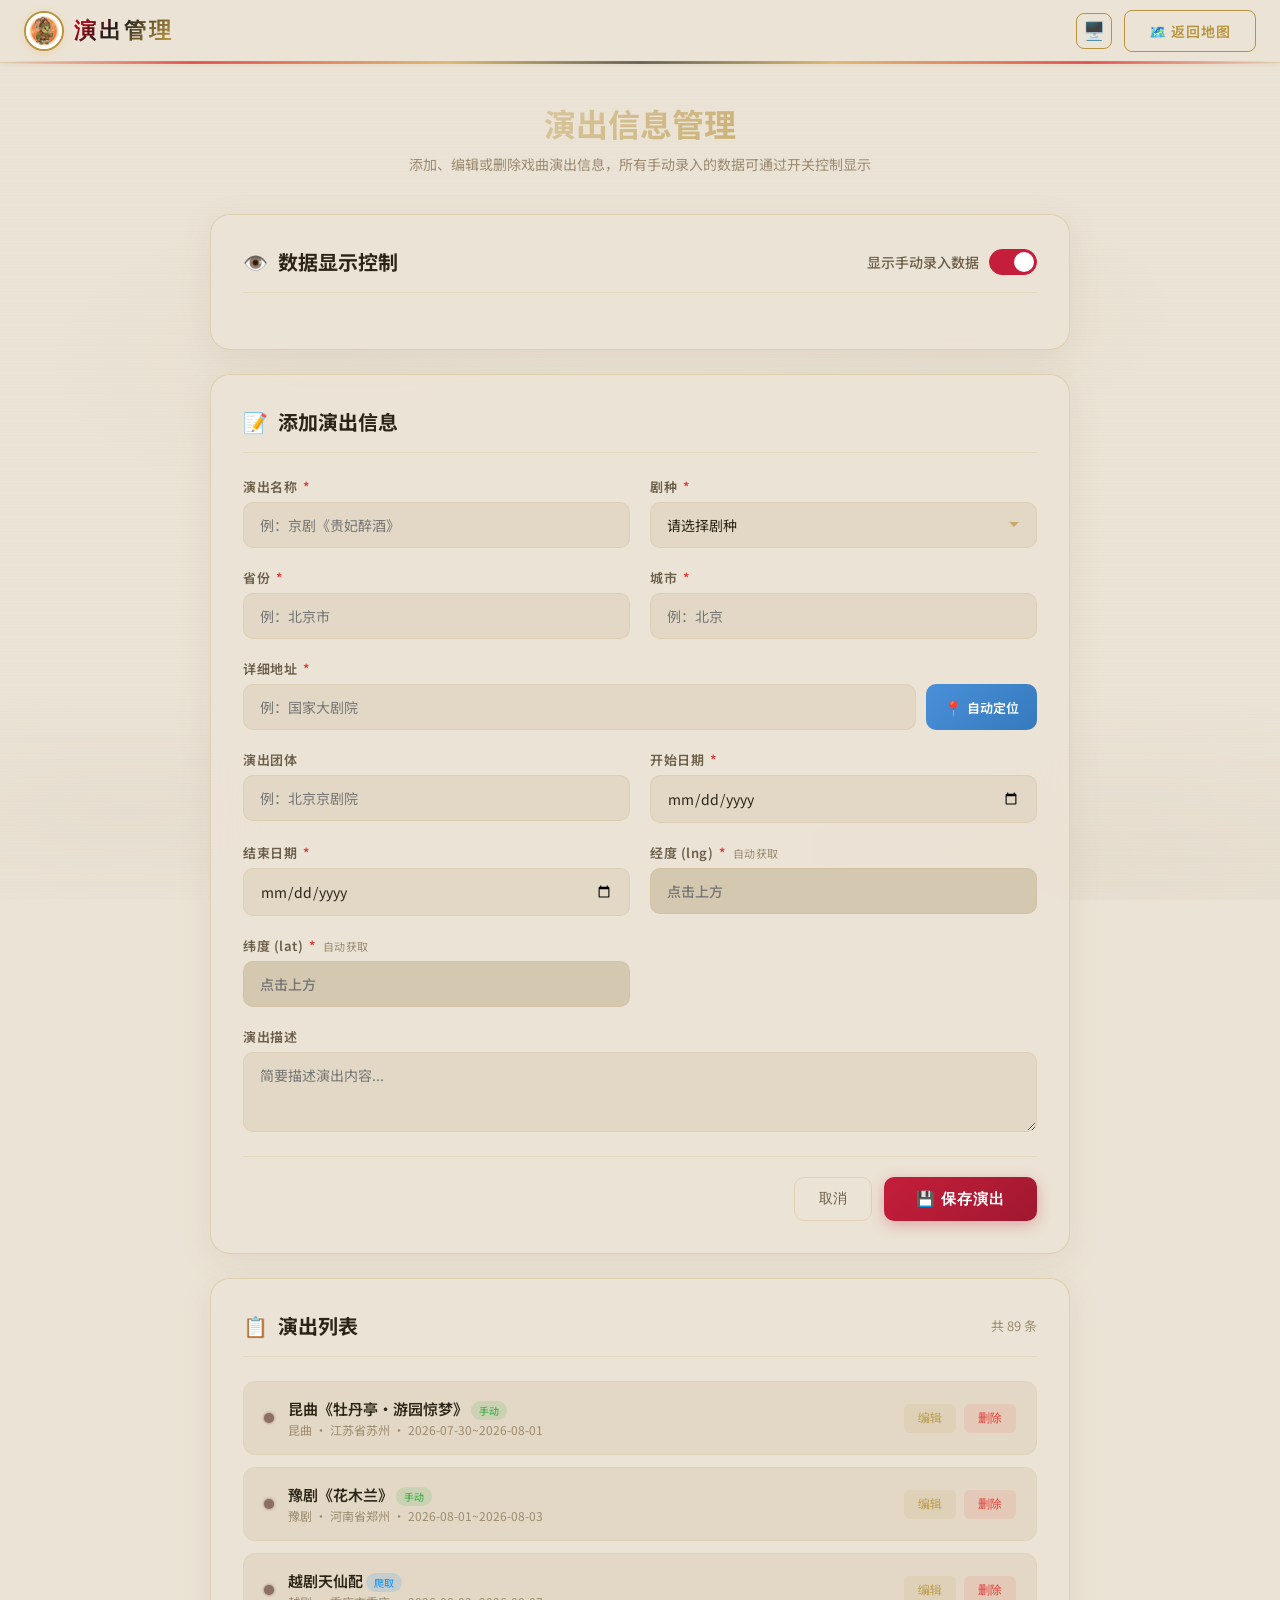
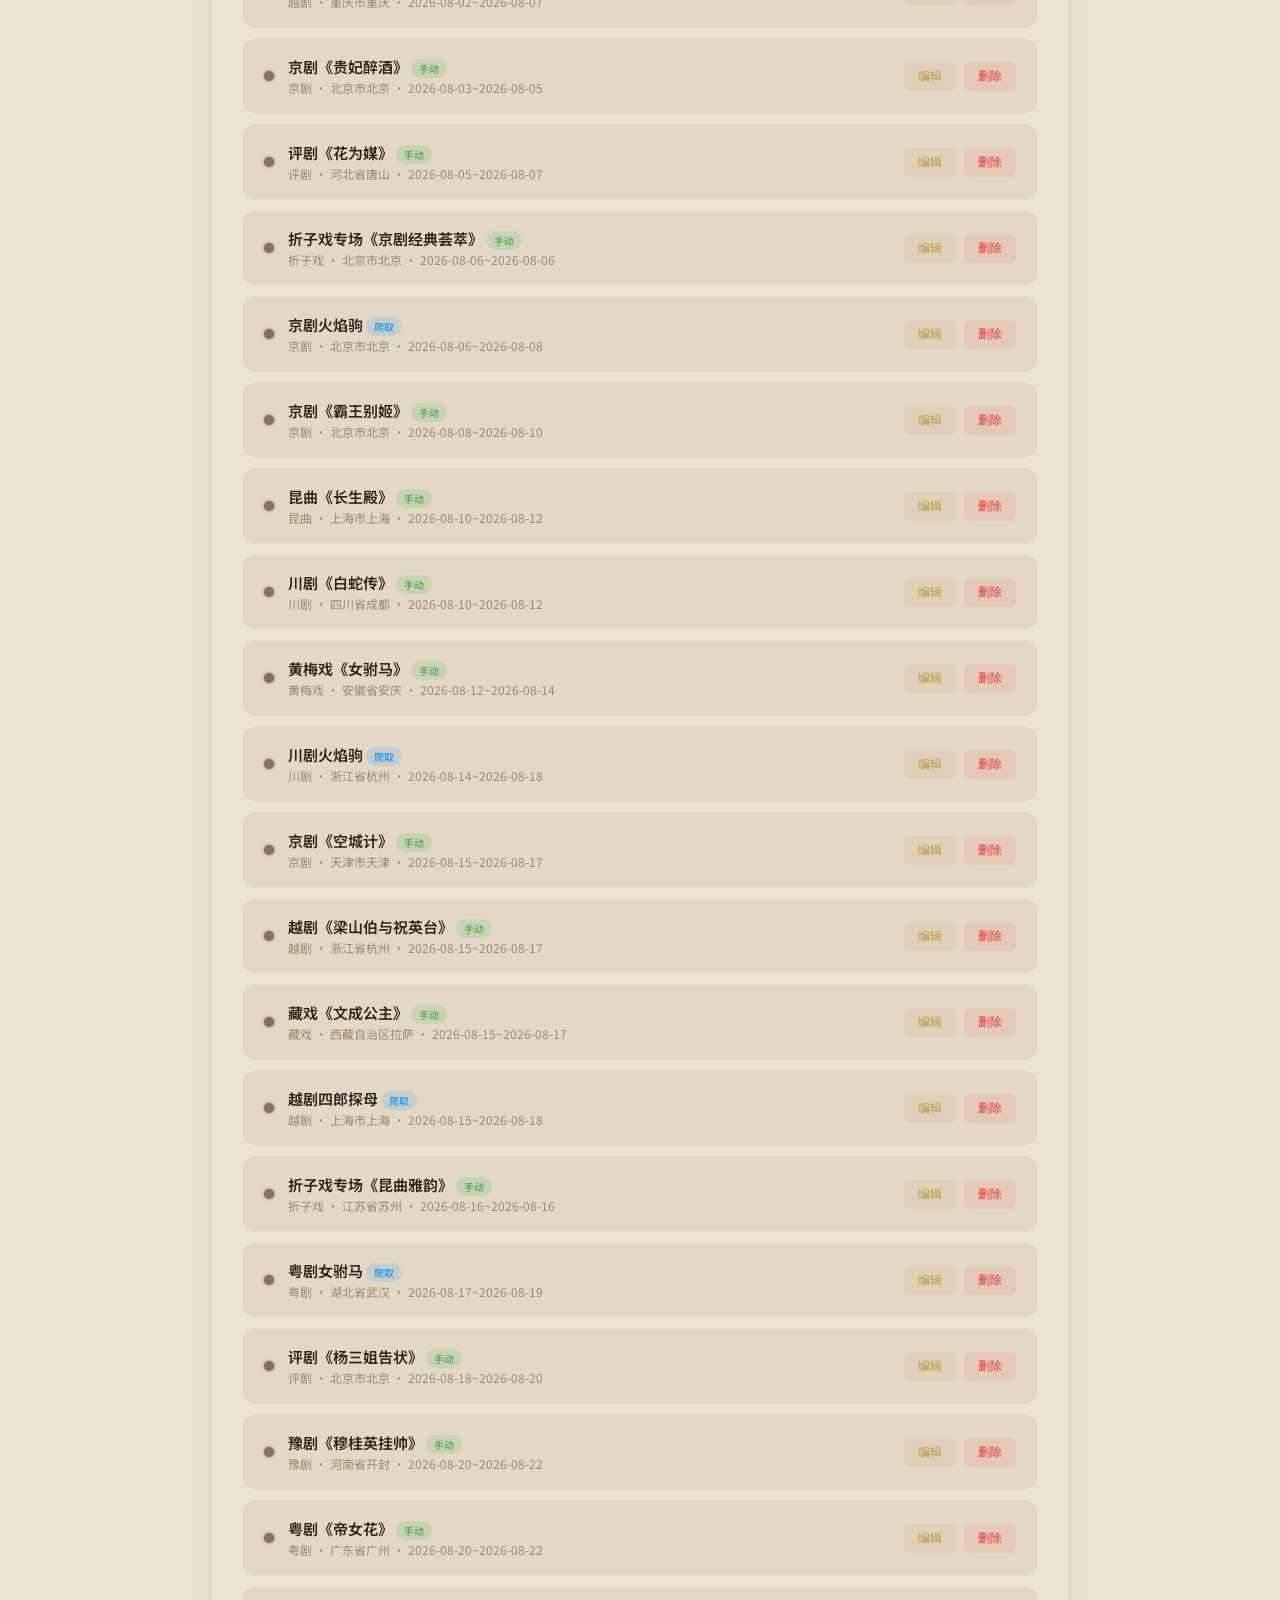
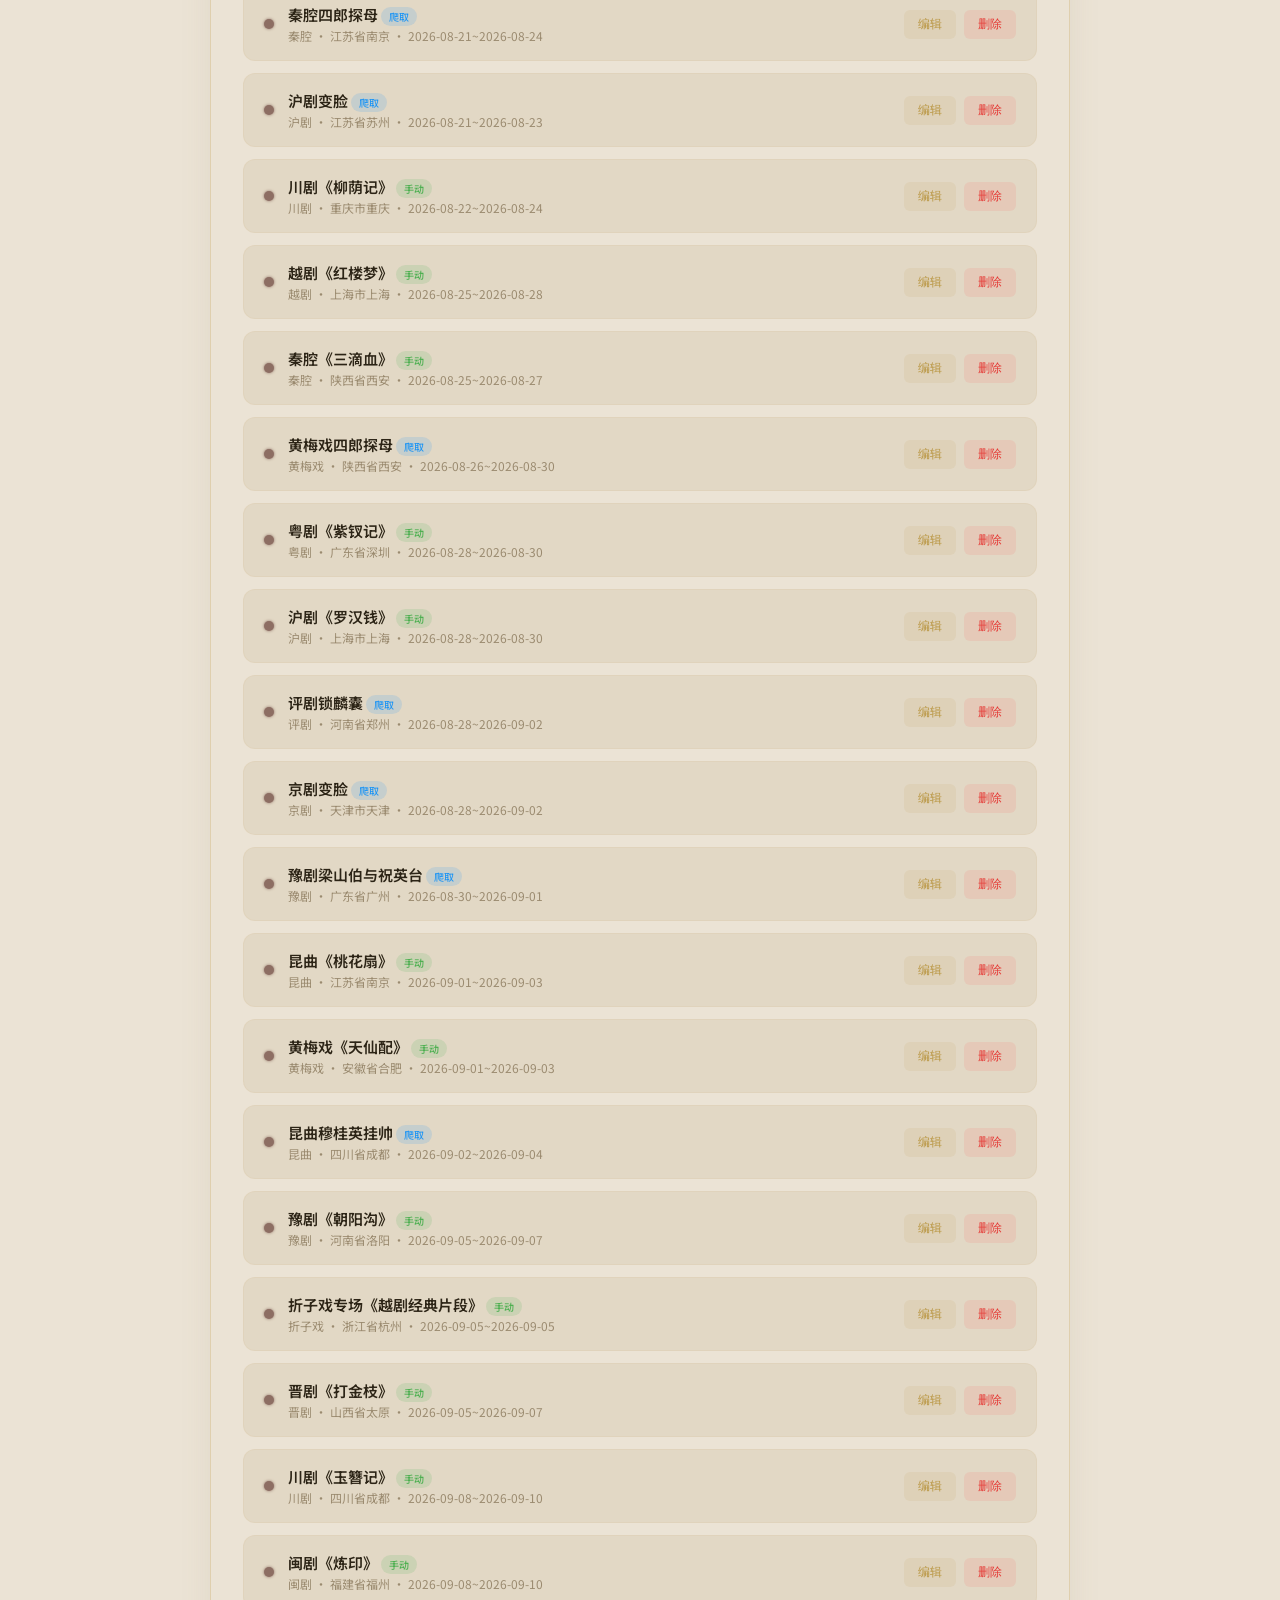
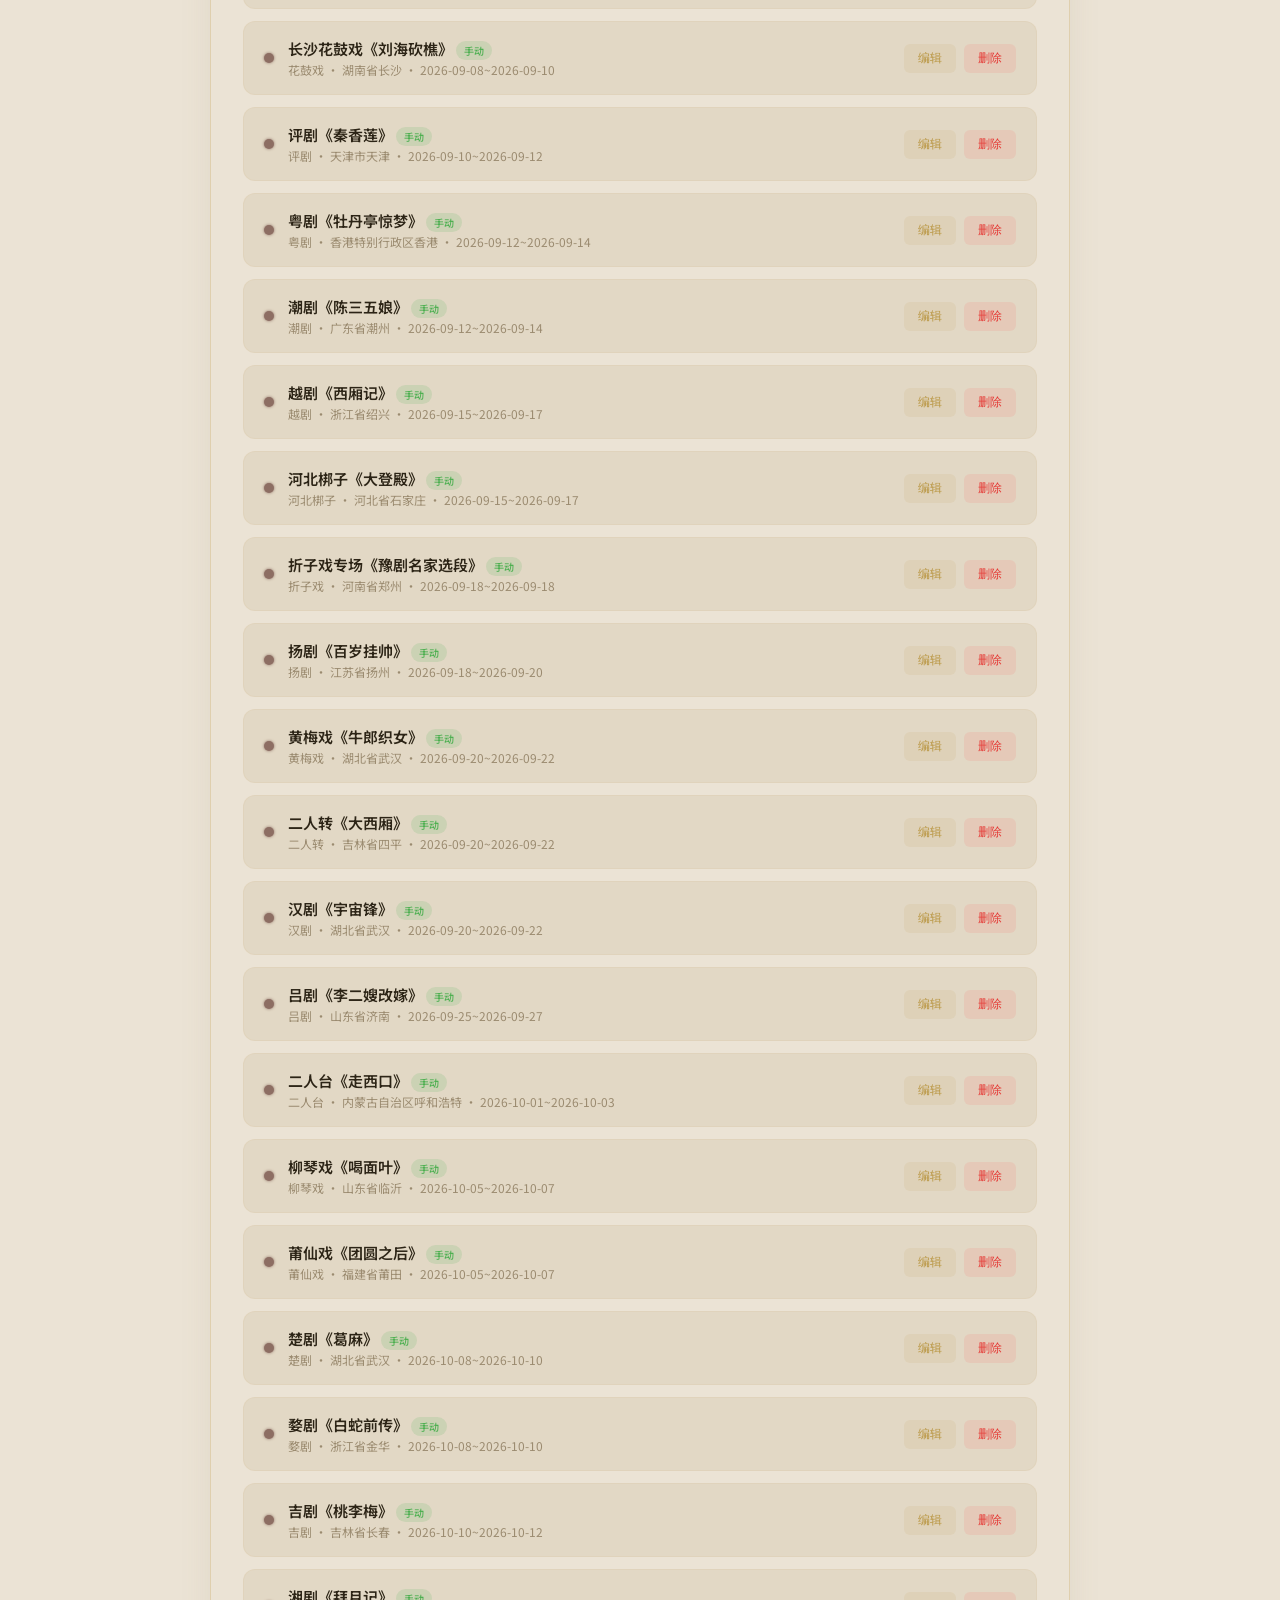
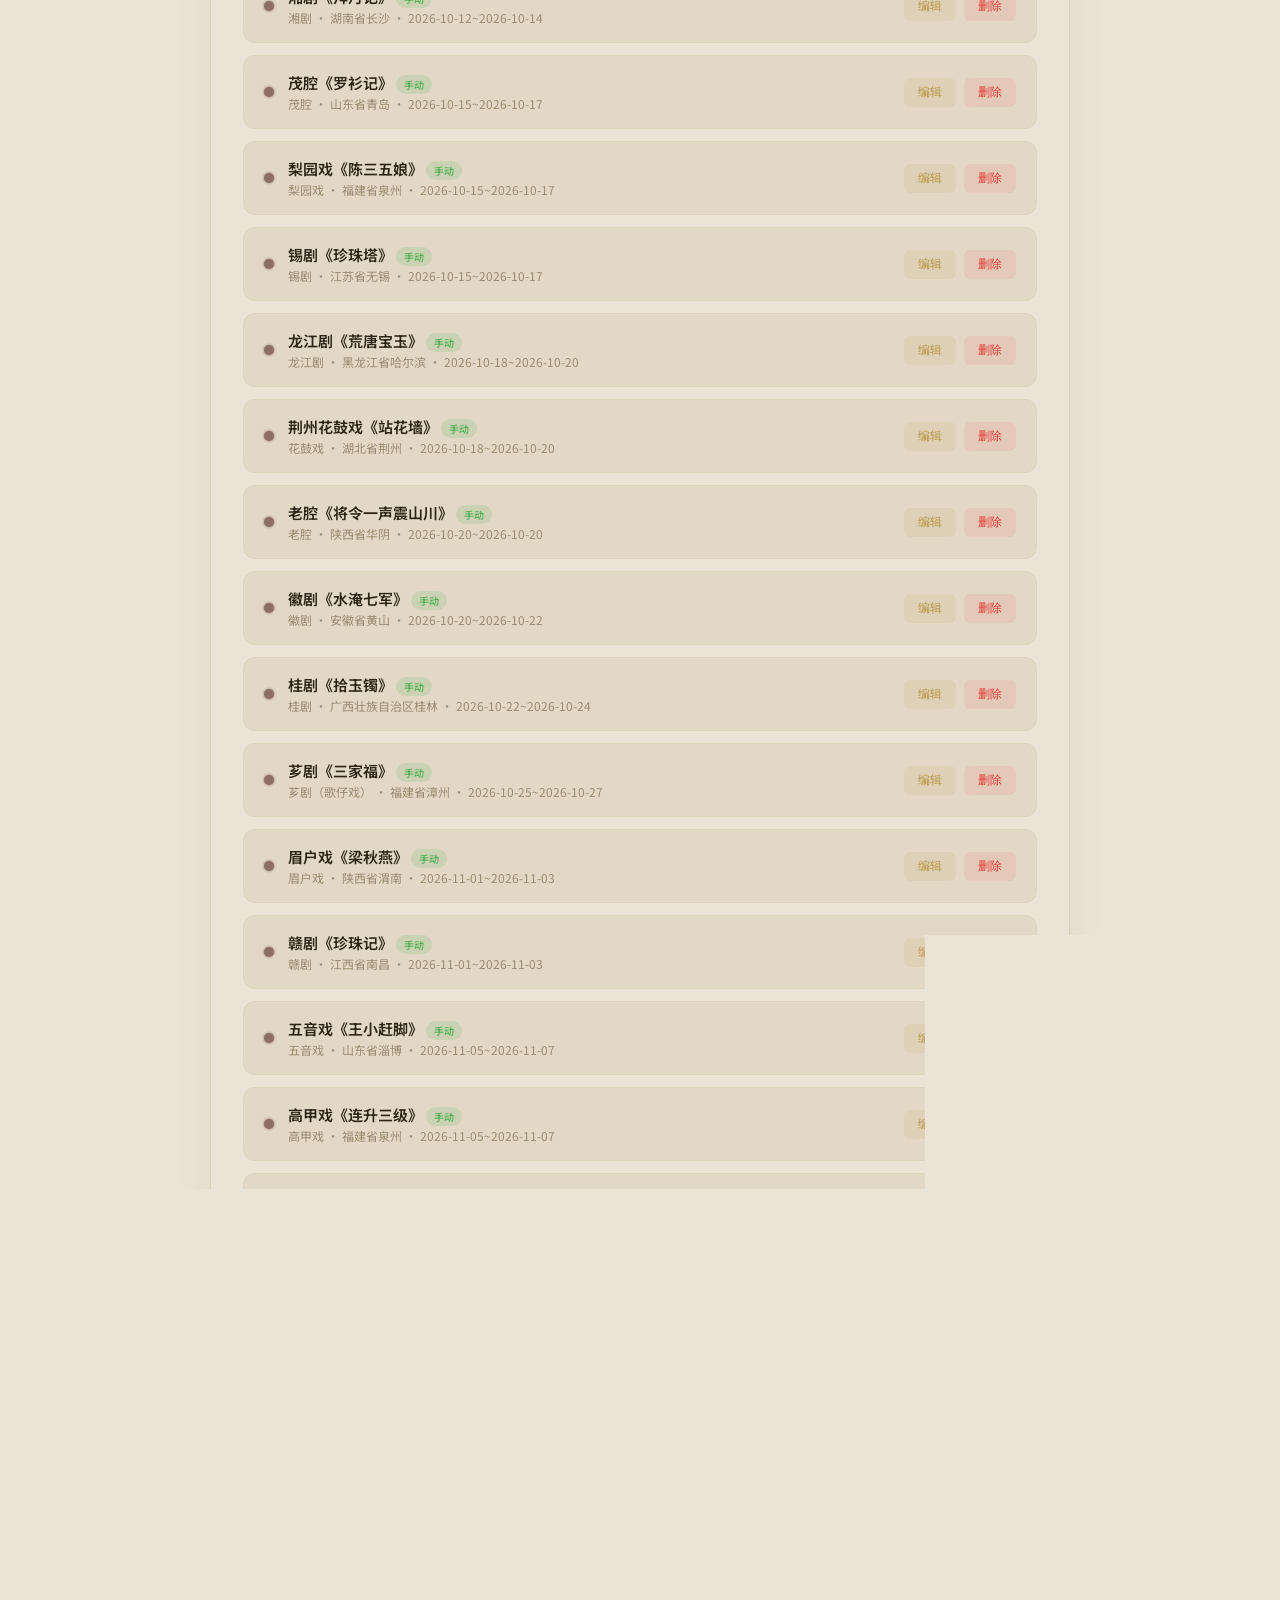
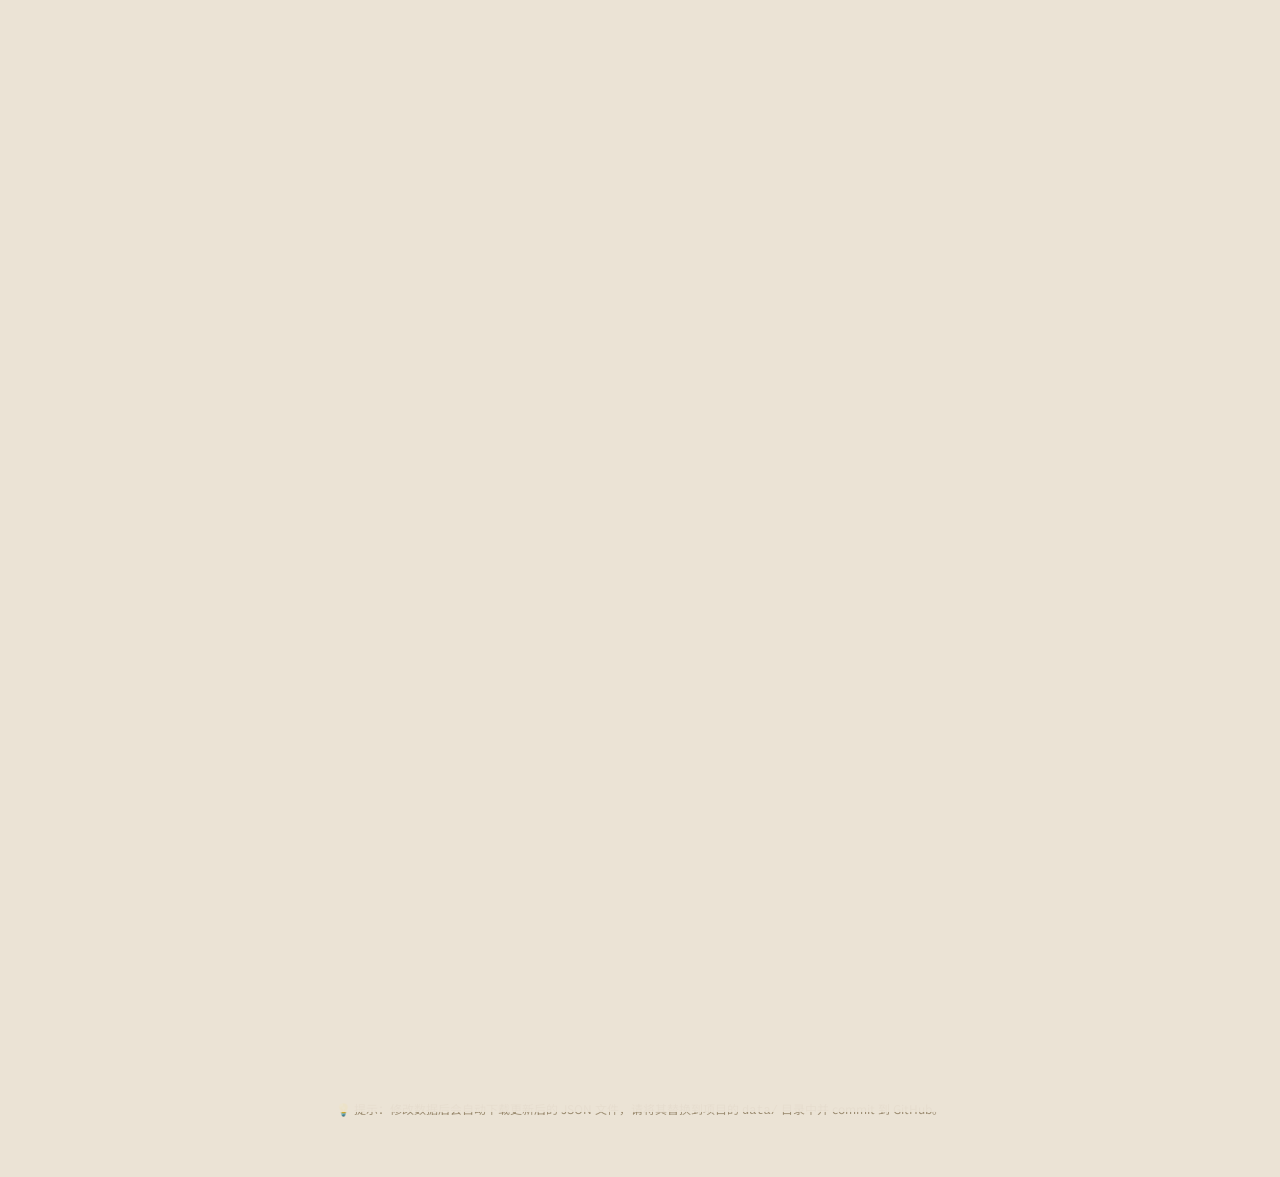
==== commit 354231f4: "网络兼容优化: 本地化ECharts + 多CDN fallback + Google Fonts国内镜像 + GeoJSON多源超时回退" ====
--- a/admin.html
+++ b/admin.html
@@ -4,7 +4,9 @@
   <meta charset="UTF-8">
   <meta name="viewport" content="width=device-width, initial-scale=1.0">
   <title>演出管理 - 中国戏曲演出地图</title>
+  <!-- Noto Sans SC: 国际源 + 国内镜像 fallback，VPN开关都能加载 -->
   <link href="https://fonts.googleapis.com/css2?family=Noto+Sans+SC:wght@400;500;700&display=swap" rel="stylesheet">
+  <link href="https://fonts.loli.net/css2?family=Noto+Sans+SC:wght@400;500;700&display=swap" rel="stylesheet" crossorigin="anonymous">
   <link rel="stylesheet" href="css/style.css">
 </head>
 <body>
--- a/css/style.css
+++ b/css/style.css
@@ -1,30 +1,53 @@
 /* ========== CSS 变量 & 设计 Token ========== */
 :root {
-  --primary: #C41E3A;
-  --primary-dark: #A01830;
-  --primary-deep: #8B0000;
-  /* 宣纸暖白色系背景（降低亮度约15-20%） */
-  --bg-primary: #E8DFD0;
-  --bg-secondary: #E0D4C0;
-  --bg-tertiary: #D0C0A5;
+  /* 戏曲脸谱配色体系 */
+  --primary: #C41E3A;          /* 关公红 - 主色调 */
+  --primary-dark: #A01830;     /* 深红 */
+  --primary-deep: #8B0000;     /* 暗红 */
+  --opera-red: #E60012;        /* 脸谱正红 */
+  --opera-black: #1a1a1a;      /* 脸谱墨黑 */
+  --opera-white: #F5F0E8;      /* 脸谱白底 */
+  --opera-gold: #D4A843;       /* 脸谱金线 */
+  --opera-blue: #2B5F8A;       /* 脸谱蓝（窦尔敦） */
+  --opera-green: #4A7C59;      /* 脸谱绿 */
+  --opera-purple: #6B3FA0;     /* 脸谱紫 */
+
+  /* 宣纸暖白色系背景 */
+  --bg-primary: #EBE3D5;
+  --bg-secondary: #E2D8C5;
+  --bg-tertiary: #D4C8B0;
+
   /* 深墨色系文字 */
   --text-primary: #2C2416;
   --text-secondary: #6B5E4A;
   --text-muted: #9B8B70;
+
+  /* 演出状态色 */
   --live-red: #E53935;
   --upcoming-teal: #00ACC1;
   --ended-brown: #8D6E63;
+
+  /* 金色体系 */
   --gold: #B8943E;
+  --gold-light: #D4B86A;
   --gold-dark: #8B7355;
-  --glass-bg: rgba(232, 223, 208, 0.92);
+
+  /* 玻璃效果 */
+  --glass-bg: rgba(235, 227, 213, 0.94);
   --glass-border: rgba(184, 148, 62, 0.25);
-  --shadow-glow: 0 0 20px rgba(196, 30, 58, 0.12);
-  /* 戏曲新增色 */
+  --shadow-glow: 0 0 24px rgba(196, 30, 58, 0.15);
+  --shadow-card: 0 4px 24px rgba(139, 115, 85, 0.1);
+
+  /* 戏曲专用 */
   --china-red: #C41E3A;
   --jade-green: #7BA898;
   --ink-black: #1a120b;
-  --paper-warm: #E8DFD0;
+  --paper-warm: #EBE3D5;
   --opera-font: 'STKaiti', 'KaiTi', '楷体', 'FangSong', '仿宋', 'Microsoft YaHei', sans-serif;
+
+  /* 脸谱渐变 */
+  --gradient-opera: linear-gradient(135deg, #C41E3A 0%, #E60012 30%, #D4A843 70%, #8B7355 100%);
+  --gradient-mask: linear-gradient(180deg, rgba(235,227,213,0) 0%, rgba(235,227,213,0.6) 60%, rgba(235,227,213,0.95) 100%);
 }
 
 /* ========== 暗色主题 CSS 变量覆盖 ========== */
@@ -48,10 +71,22 @@
   --glass-bg: rgba(22, 33, 62, 0.92);
   --glass-border: rgba(201, 169, 110, 0.3);
   --shadow-glow: 0 0 20px rgba(217, 64, 78, 0.25);
+  --shadow-card: 0 4px 24px rgba(0, 0, 0, 0.25);
   --china-red: #D9404E;
   --jade-green: #5A9080;
   --ink-black: #e0d8c8;
   --paper-warm: #1a1a2e;
+  /* 暗色下脸谱色调整 */
+  --opera-red: #FF3B3F;
+  --opera-black: #e0d8c8;
+  --opera-white: #1a1a2e;
+  --opera-gold: #E0C070;
+  --opera-blue: #4A90D9;
+  --opera-green: #5A9A6A;
+  --opera-purple: #8B5FBF;
+  --gold-light: #E0C878;
+  --gradient-opera: linear-gradient(135deg, #D9404E 0%, #FF3B3F 30%, #E0C070 70%, #A08860 100%);
+  --gradient-mask: linear-gradient(180deg, rgba(26,26,46,0) 0%, rgba(26,26,46,0.6) 60%, rgba(26,26,46,0.95) 100%);
 }
 
 /* ========== 暗色模式下左侧面板优化 ========== */
@@ -136,48 +171,116 @@
   .perf-bar {
     padding-bottom: calc(8px + env(safe-area-inset-bottom));
   }
+  .perf-bar-v2 {
+    padding-bottom: env(safe-area-inset-bottom);
+  }
+  .perf-bar-v2-stats {
+    padding-bottom: calc(6px + env(safe-area-inset-bottom));
+  }
   .footer {
     padding-bottom: calc(12px + env(safe-area-inset-bottom));
   }
+  .info-tooltip {
+    padding-bottom: calc(40px + env(safe-area-inset-bottom));
+  }
+  /* 移动端面板安全区 */
+  .side-panel {
+    padding-top: calc(12px + env(safe-area-inset-top));
+  }
+}
+@supports (padding: env(safe-area-inset-top)) {
+  .navbar {
+    padding-top: calc(10px + env(safe-area-inset-top));
+  }
 }
 
 /* ========== 水墨背景纹理 ========== */
-/* body 基础样式 + 水墨背景合并（避免 Chrome 重复选择器覆盖问题） */
 body {
   font-family: 'Noto Sans SC', 'Microsoft YaHei', 'PingFang SC', 'SimHei', sans-serif;
   color: var(--text-primary);
   min-height: 100vh;
+  min-height: 100dvh;
   overflow-x: hidden;
   -webkit-tap-highlight-color: transparent;
+  -webkit-touch-callout: none;
+  -webkit-user-select: none;
+  user-select: none;
   touch-action: manipulation;
+  -webkit-text-size-adjust: 100%;
+  -ms-text-size-adjust: 100%;
+  /* 多层水墨渲染背景 */
   background:
-    radial-gradient(ellipse 60% 40% at 15% 85%, rgba(160, 140, 110, 0.05) 0%, transparent 70%),
-    radial-gradient(ellipse 50% 35% at 80% 90%, rgba(150, 130, 100, 0.04) 0%, transparent 70%),
-    radial-gradient(ellipse 70% 50% at 50% 60%, rgba(180, 160, 130, 0.03) 0%, transparent 65%),
+    /* 远山淡影 */
+    radial-gradient(ellipse 70% 30% at 85% 95%, rgba(140, 120, 100, 0.06) 0%, transparent 60%),
+    radial-gradient(ellipse 50% 25% at 10% 90%, rgba(120, 100, 80, 0.04) 0%, transparent 55%),
+    /* 中景墨韵 */
+    radial-gradient(ellipse 55% 35% at 50% 55%, rgba(180, 160, 130, 0.04) 0%, transparent 60%),
+    radial-gradient(ellipse 40% 30% at 25% 40%, rgba(160, 140, 110, 0.03) 0%, transparent 55%),
+    radial-gradient(ellipse 35% 25% at 75% 35%, rgba(150, 130, 100, 0.03) 0%, transparent 50%),
+    /* 宣纸纤维纹理（CSS 噪点模拟） */
+    repeating-linear-gradient(
+      0deg,
+      transparent,
+      transparent 2px,
+      rgba(139, 115, 85, 0.015) 2px,
+      rgba(139, 115, 85, 0.015) 3px
+    ),
     var(--bg-primary);
   background-attachment: fixed;
 }
 
 [data-theme="dark"] body {
   background:
-    radial-gradient(ellipse 60% 40% at 15% 85%, rgba(60, 80, 120, 0.06) 0%, transparent 70%),
-    radial-gradient(ellipse 50% 35% at 80% 90%, rgba(50, 70, 110, 0.05) 0%, transparent 70%),
-    radial-gradient(ellipse 70% 50% at 50% 60%, rgba(40, 60, 100, 0.04) 0%, transparent 65%),
+    radial-gradient(ellipse 70% 30% at 85% 95%, rgba(80, 100, 140, 0.06) 0%, transparent 60%),
+    radial-gradient(ellipse 50% 25% at 10% 90%, rgba(60, 80, 120, 0.04) 0%, transparent 55%),
+    radial-gradient(ellipse 55% 35% at 50% 55%, rgba(50, 70, 110, 0.05) 0%, transparent 60%),
+    radial-gradient(ellipse 40% 30% at 25% 40%, rgba(40, 60, 100, 0.03) 0%, transparent 55%),
+    radial-gradient(ellipse 35% 25% at 75% 35%, rgba(45, 65, 105, 0.03) 0%, transparent 50%),
+    repeating-linear-gradient(
+      0deg,
+      transparent,
+      transparent 2px,
+      rgba(100, 120, 160, 0.02) 2px,
+      rgba(100, 120, 160, 0.02) 3px
+    ),
     var(--bg-primary);
   background-attachment: fixed;
 }
 
-/* 祥云纹装饰 - 导航栏底部 */
+/* 脸谱渐变装饰线 - 导航栏底部 */
 .navbar::after {
   content: '';
   position: absolute;
   bottom: -2px; left: 0; right: 0;
-  height: 2px;
-  background: linear-gradient(90deg, transparent, var(--gold), var(--gold-dark), var(--gold), transparent);
-  opacity: 0.45;
-}
-
-/* 简洁虚线 - 面板分隔 */
+  height: 3px;
+  background: linear-gradient(90deg,
+    transparent 0%,
+    var(--opera-red) 15%,
+    var(--opera-gold) 35%,
+    var(--opera-black) 50%,
+    var(--opera-gold) 65%,
+    var(--opera-red) 85%,
+    transparent 100%
+  );
+  opacity: 0.6;
+  border-radius: 0 0 2px 2px;
+}
+
+/* 导航栏品牌标题脸谱渐变 */
+.navbar-title {
+  background: linear-gradient(135deg, var(--opera-red) 0%, var(--opera-black) 40%, var(--opera-gold) 100%) !important;
+  -webkit-background-clip: text !important;
+  -webkit-text-fill-color: transparent !important;
+  background-clip: text !important;
+}
+[data-theme="dark"] .navbar-title {
+  background: linear-gradient(135deg, var(--opera-red) 0%, #e0d8c8 40%, var(--opera-gold) 100%) !important;
+  -webkit-background-clip: text !important;
+  -webkit-text-fill-color: transparent !important;
+  background-clip: text !important;
+}
+
+/* 面板分隔线 */
 .panel-card::before {
   content: '';
   display: block;
@@ -211,6 +314,11 @@
   margin: 0;
   padding: 0;
   box-sizing: border-box;
+}
+/* 允许输入框和文本区域选择文字 */
+input, textarea, [contenteditable] {
+  -webkit-user-select: text;
+  user-select: text;
 }
 
 /* ========== 导航栏 ========== */
@@ -480,14 +588,42 @@
   border-radius: 20px;
   padding: 6px 16px;
   font-size: 11px;
+  pointer-events: none;
   color: var(--gold-dark);
-  pointer-events: none;
   opacity: 0;
   transition: opacity 0.3s ease;
   z-index: 5;
   letter-spacing: 1px;
 }
 .map-zoom-hint.visible { opacity: 1; }
+
+/* 地图回中按钮 */
+.map-reset-btn {
+  position: absolute;
+  bottom: 16px; right: 16px;
+  width: 36px; height: 36px;
+  border: 1px solid var(--glass-border);
+  border-radius: 50%;
+  background: var(--glass-bg);
+  color: var(--gold);
+  font-size: 18px;
+  cursor: pointer;
+  display: flex;
+  align-items: center;
+  justify-content: center;
+  transition: all 0.2s;
+  z-index: 20;
+  box-shadow: 0 2px 8px rgba(139,115,85,0.12);
+  -webkit-tap-highlight-color: transparent;
+}
+.map-reset-btn:hover {
+  background: rgba(184,148,62,0.12);
+  border-color: var(--gold);
+  transform: rotate(180deg);
+}
+.map-reset-btn:active {
+  transform: rotate(180deg) scale(0.9);
+}
 
 /* 加载遮罩 - 脸谱动画 */
 .loading-overlay {
@@ -537,37 +673,59 @@
 .error-overlay h2 { color: var(--live-red); margin-bottom: 8px; }
 .error-overlay p { color: var(--text-muted); max-width: 400px; font-size: 13px; line-height: 1.8; }
 
-/* 悬浮提示 */
+/* ========== 悬浮信息卡片（增强版 - 戏曲风格） ========== */
 .info-tooltip {
   position: fixed; z-index: 200; pointer-events: auto;
   background: var(--glass-bg);
   border: 1px solid var(--glass-border);
-  border-radius: 12px; padding: 16px;
-  min-width: 220px; max-width: 360px;
+  border-radius: 14px; padding: 0;
+  min-width: 240px; max-width: 380px;
   display: none; color: var(--text-primary); font-size: 13px;
-  box-shadow: 0 8px 32px rgba(139, 115, 85, 0.15);
-  -webkit-backdrop-filter: blur(10px);
-  backdrop-filter: blur(10px);
+  box-shadow: 0 12px 48px rgba(139, 115, 85, 0.18), 0 0 0 1px rgba(184,148,62,0.1);
+  -webkit-backdrop-filter: blur(16px);
+  backdrop-filter: blur(16px);
   max-height: 70vh; overflow-y: auto;
+  overflow: hidden;
+  animation: ttFadeIn 0.2s ease;
+}
+@keyframes ttFadeIn {
+  from { opacity: 0; transform: translateY(6px) scale(0.97); }
+  to { opacity: 1; transform: translateY(0) scale(1); }
 }
 .info-tooltip.visible { display: block; }
+/* 卡片顶部脸谱装饰条 */
+.info-tooltip::before {
+  content: '';
+  display: block;
+  height: 4px;
+  background: linear-gradient(90deg, var(--opera-red), var(--opera-gold), var(--opera-red));
+  border-radius: 14px 14px 0 0;
+}
+/* 卡片内容区内边距 */
+.info-tooltip > *:first-child { padding-top: 12px; }
 .tt-status { display: inline-block; width: 8px; height: 8px; border-radius: 50%; margin-right: 4px; }
-.tt-status.live { background: var(--live-red); }
-.tt-status.upcoming { background: var(--upcoming-teal); }
+.tt-status.live { background: var(--live-red); box-shadow: 0 0 6px var(--live-red); }
+.tt-status.upcoming { background: var(--upcoming-teal); box-shadow: 0 0 6px var(--upcoming-teal); }
 .tt-status.ended { background: var(--ended-brown); }
 .tt-name {
   font-size: 16px; font-weight: bold; color: var(--text-primary);
-  display: block; margin: 6px 0;
+  display: block; margin: 6px 16px;
+  font-family: var(--opera-font);
+  letter-spacing: 1px;
 }
 .tt-genre {
-  background: rgba(201,169,110,0.2); padding: 2px 8px;
-  border-radius: 4px; font-size: 11px; display: inline-block;
-}
-.tt-row { margin: 4px 0; color: var(--gold-dark); font-size: 12px; }
+  background: rgba(201,169,110,0.2); padding: 3px 10px;
+  border-radius: 12px; font-size: 11px; display: inline-block;
+  margin: 0 16px;
+  border: 1px solid rgba(184,148,62,0.3);
+  font-weight: 600;
+}
+.tt-row { margin: 4px 16px; color: var(--gold-dark); font-size: 12px; }
 .tt-desc {
   color: var(--text-muted); font-size: 11px;
   border-top: 1px solid rgba(201,169,110,0.15);
-  padding-top: 8px; margin-top: 8px;
+  padding: 10px 16px; margin-top: 8px;
+  line-height: 1.6;
 }
 
 /* 多演出悬浮卡片 */
@@ -576,60 +734,91 @@
   background: rgba(201,169,110,0.2);
   color: var(--gold);
   font-size: 11px;
-  padding: 1px 8px;
+  padding: 2px 10px;
   border-radius: 10px;
   margin-left: 6px;
+  font-weight: 600;
 }
 .tt-venue {
   color: var(--text-primary);
   font-size: 14px;
   font-weight: bold;
-  margin: 8px 0 6px;
-  padding-bottom: 6px;
+  margin: 10px 16px 8px;
+  padding-bottom: 8px;
   border-bottom: 1px solid rgba(201,169,110,0.2);
+  display: flex;
+  align-items: center;
+  gap: 6px;
+}
+.tt-venue::before {
+  content: '📍';
+  font-size: 14px;
 }
 .tt-perf-list {
   max-height: 280px;
   overflow-y: auto;
+  padding: 0 8px;
 }
 .tt-perf-item {
   display: flex;
-  gap: 8px;
-  padding: 8px 0;
+  gap: 10px;
+  padding: 10px 8px;
   border-bottom: 1px solid rgba(201,169,110,0.08);
+  cursor: pointer;
+  border-radius: 8px;
+  transition: background 0.15s;
 }
 .tt-perf-item:last-child {
   border-bottom: none;
-  padding-bottom: 0;
+  padding-bottom: 10px;
+}
+.tt-perf-item:hover {
+  background: rgba(201,169,110,0.06);
 }
 .tt-dot {
-  width: 8px; height: 8px;
+  width: 10px; height: 10px;
   border-radius: 50%;
   flex-shrink: 0;
-  margin-top: 6px;
+  margin-top: 5px;
+  box-shadow: 0 0 6px currentColor;
 }
 .tt-perf-body {
   display: flex;
   flex-direction: column;
-  gap: 2px;
+  gap: 3px;
   flex: 1;
+  min-width: 0;
 }
 .tt-perf-name {
   font-size: 13px;
   font-weight: 600;
   color: var(--text-primary);
+  line-height: 1.4;
 }
 .tt-perf-meta {
   font-size: 11px;
   color: var(--text-muted);
+  display: flex;
+  gap: 8px;
+  flex-wrap: wrap;
 }
 .tt-perf-date {
   font-size: 11px;
   color: var(--gold-dark);
+  font-weight: 500;
 }
 .tt-perf-actors {
   font-size: 11px;
   color: var(--gold-dark);
+}
+/* 卡片底部关闭提示 */
+.tt-close-hint {
+  text-align: center;
+  font-size: 10px;
+  color: var(--text-muted);
+  padding: 8px 16px 12px;
+  border-top: 1px solid rgba(201,169,110,0.08);
+  margin-top: 4px;
 }
 
 /* 底部演出条 */
@@ -952,34 +1141,50 @@
 
 /* ========== 响应式 ========== */
 
-/* 平板竖屏 */
+/* 平板竖屏 (768-1024px) */
 @media (max-width: 1024px) {
   .side-panel { width: 220px; padding: 12px; }
   .navbar-title { font-size: 18px; letter-spacing: 2px; }
   .perf-card { min-width: 140px; }
+  /* V2底部框平板适配 */
+  .perf-bar-v2 { max-height: 340px; }
+  .pbt-item { padding: 7px 14px 7px 28px; }
+  .pbt-item-name { font-size: 12px; }
+  .pbt-item-meta { font-size: 10px; gap: 6px; }
+  .pbt-city-name { font-size: 13px; }
+  .pbt-tab { padding: 4px 12px; font-size: 11px; }
+  .pbt-cal-day { min-height: 45px; }
+  .pbt-table { min-width: 650px; font-size: 11px; }
+  .pbt-table th, .pbt-table td { padding: 6px 8px; }
+  /* 平板端隐藏管理演出按钮文字 */
+  .navbar-actions .btn-outline { font-size: 11px; padding: 5px 10px; }
 }
 
 /* 手机端 */
 @media (max-width: 768px) {
-  /* 导航栏缩小 */
+  /* ===== 导航栏缩小 ===== */
   .navbar {
-    padding: 8px 14px;
-    min-height: 48px;
+    padding: 6px 10px;
+    min-height: 44px;
   }
   .navbar-title {
-    font-size: 15px;
-    letter-spacing: 1px;
+    font-size: 14px;
+    letter-spacing: 0.5px;
   }
   .navbar-logo {
-    width: 32px; height: 32px;
+    width: 30px; height: 30px;
   }
   .navbar-actions {
-    gap: 6px;
+    gap: 4px;
   }
   .btn {
-    padding: 6px 14px;
-    font-size: 12px;
+    padding: 5px 10px;
+    font-size: 11px;
     border-radius: 6px;
+  }
+  /* 移动端隐藏"管理演出"按钮 */
+  .navbar-actions .btn-outline {
+    display: none;
   }
 
   /* 显示移动端面板切换按钮 */
@@ -987,29 +1192,30 @@
     display: flex;
   }
 
-  /* 主布局：移动端改为纵向堆叠 */
+  /* ===== 主布局：移动端纵向堆叠 ===== */
   .main-container {
     flex-direction: column;
     height: auto;
-    min-height: calc(100vh - 48px);
-  }
-
-  /* 地图区域占据大部分空间 */
+    min-height: calc(100vh - 44px);
+  }
+
+  /* 地图区域 */
   .map-section {
-    height: 50vh;
-    min-height: 280px;
+    height: 45vh;
+    min-height: 260px;
+    max-height: 50vh;
     flex: none;
     -webkit-tap-highlight-color: transparent;
   }
   #mapChart { cursor: default; touch-action: pan-x pan-y pinch-zoom; }
 
-  /* 侧边面板 - 改为可折叠弹出式 */
+  /* 侧边面板 - 可折叠弹出式 */
   .side-panel {
     position: fixed;
-    top: 52px;
+    top: 44px;
     left: 0;
     width: 100%;
-    max-height: 65vh;
+    max-height: 60vh;
     border-right: none;
     border-bottom: 2px solid rgba(201,169,110,0.2);
     z-index: 100;
@@ -1041,9 +1247,9 @@
     display: block;
   }
 
-  /* 底部演出条 */
+  /* ===== 旧版底部演出条（保留兼容） ===== */
   .perf-bar {
-    max-height: 35vh;
+    max-height: 30vh;
     padding: 6px 8px;
     flex-shrink: 0;
     border-top-width: 1px;
@@ -1083,7 +1289,133 @@
   .pc-sub-item { font-size: 10px; }
   .pc-sub-date { font-size: 9px; }
 
-  /* 悬浮提示 - 移动端改为底部固定弹窗 */
+  /* ===== V2 底部演出框移动端适配 ===== */
+  .perf-bar-v2 {
+    max-height: 38vh;
+    flex-shrink: 0;
+    border-radius: 0;
+  }
+  .perf-bar-v2-header {
+    padding: 6px 8px;
+    gap: 4px;
+    flex-wrap: nowrap;
+  }
+  .perf-bar-v2-title {
+    font-size: 11px;
+    letter-spacing: 0.5px;
+    flex-shrink: 0;
+  }
+  .perf-bar-v2-tabs {
+    flex-shrink: 0;
+    overflow-x: auto;
+    -webkit-overflow-scrolling: touch;
+    scrollbar-width: none;
+  }
+  .perf-bar-v2-tabs::-webkit-scrollbar { display: none; }
+  .pbt-tab {
+    padding: 3px 8px;
+    font-size: 10px;
+    white-space: nowrap;
+  }
+  .pbt-view-btn {
+    width: 26px; height: 26px;
+    font-size: 12px;
+    border-radius: 5px;
+  }
+  .perf-bar-v2-actions {
+    margin-left: auto;
+    gap: 2px;
+  }
+  .pbt-city-header {
+    padding: 8px 10px 6px;
+  }
+  .pbt-city-name { font-size: 13px; }
+  .pbt-city-count { font-size: 10px; padding: 1px 6px; }
+  .pbt-item {
+    padding: 6px 8px 6px 20px;
+    gap: 6px;
+  }
+  .pbt-item-genre-icon {
+    width: 24px; height: 24px;
+    font-size: 11px;
+    border-radius: 5px;
+  }
+  .pbt-item-name { font-size: 12px; }
+  .pbt-item-meta {
+    font-size: 10px;
+    gap: 3px;
+    flex-wrap: wrap;
+  }
+  .pbt-item-date { font-size: 10px; }
+  .pbt-item-venue { font-size: 10px; max-width: 120px; overflow: hidden; text-overflow: ellipsis; white-space: nowrap; }
+  .pbt-item-duration { font-size: 9px; padding: 1px 4px; }
+  .pbt-item-actors { font-size: 10px; }
+  .pbt-item-address { display: none; }
+  .pbt-item-status { display: none; }
+  .pbt-buy-btn {
+    padding: 3px 10px;
+    font-size: 10px;
+    border-radius: 12px;
+  }
+  .pbt-table-wrapper { padding: 4px; }
+  .pbt-table {
+    font-size: 10px;
+    min-width: 580px;
+  }
+  .pbt-table th, .pbt-table td {
+    padding: 5px 4px;
+    font-size: 10px;
+  }
+  .pbt-table .pbt-td-buy {
+    padding: 2px 8px;
+    font-size: 9px;
+  }
+  .pbt-cal-nav {
+    padding: 4px;
+    gap: 8px;
+  }
+  .pbt-cal-nav-title {
+    font-size: 12px;
+    min-width: 100px;
+  }
+  .pbt-cal-nav-btn {
+    width: 24px; height: 24px;
+    font-size: 12px;
+  }
+  .pbt-cal-grid {
+    gap: 1px;
+    padding: 2px;
+  }
+  .pbt-cal-weekday {
+    font-size: 9px;
+    padding: 2px 0;
+  }
+  .pbt-cal-day {
+    min-height: 36px;
+    padding: 2px;
+    border-radius: 4px;
+  }
+  .pbt-cal-day-num { font-size: 10px; }
+  .pbt-cal-day.today .pbt-cal-day-num {
+    width: 16px; height: 16px;
+    font-size: 9px;
+  }
+  .pbt-cal-event {
+    font-size: 8px;
+    padding: 0 2px;
+    margin: 0;
+    line-height: 1.3;
+  }
+  .pbt-cal-more { font-size: 8px; }
+  .perf-bar-v2-stats {
+    padding: 4px 8px;
+    gap: 6px;
+    font-size: 10px;
+    flex-wrap: wrap;
+    justify-content: center;
+  }
+
+  /* ===== 悬浮提示 - 移动端改为底部固定弹窗 ===== */
   .info-tooltip {
     position: fixed;
     bottom: 0 !important;
@@ -1128,16 +1460,21 @@
   .tt-perf-name { font-size: 14px; }
   .tt-perf-meta, .tt-perf-date { font-size: 12px; }
 
-  /* 地图 zoom hint 缩小 */
+  /* ===== 地图缩放提示 ===== */
   .map-zoom-hint {
     font-size: 10px;
-    padding: 4px 12px;
-    bottom: 12px;
+    padding: 4px 10px;
+    bottom: 8px;
     opacity: 0.7;
     pointer-events: none;
   }
-
-  /* 管理页适配 */
+  .map-reset-btn {
+    width: 30px; height: 30px;
+    bottom: 8px; right: 8px;
+    font-size: 16px;
+  }
+
+  /* ===== 管理页适配 ===== */
   .form-grid { grid-template-columns: 1fr; }
   .card { padding: 16px; border-radius: 14px; }
   .card-title { font-size: 16px; }
@@ -1151,8 +1488,74 @@
   .perf-item-right { width: 100%; justify-content: flex-end; }
   .btn-small { padding: 5px 10px; font-size: 11px; }
 
-  /* 页脚缩小 */
+  /* ===== 页脚 ===== */
   .footer { font-size: 10px; padding: 4px; }
+
+  /* ===== 演出详情浮层移动端 ===== */
+  .perf-detail-card {
+    max-width: 100%;
+    max-height: 85vh;
+    border-radius: 16px 16px 0 0;
+    margin-top: auto;
+    animation: pdSlideUpMobile 0.3s ease;
+  }
+  @keyframes pdSlideUpMobile {
+    from { transform: translateY(100%); }
+    to { transform: translateY(0); }
+  }
+  .pd-header { padding: 14px 14px 8px; }
+  .pd-body { padding: 10px 14px; }
+  .pd-footer {
+    padding: 8px 14px 14px;
+    flex-wrap: wrap;
+  }
+  .pd-name { font-size: 15px; }
+  .pd-btn {
+    padding: 8px 12px;
+    font-size: 12px;
+    border-radius: 8px;
+    gap: 4px;
+  }
+  .pd-btn svg { width: 13px; height: 13px; }
+
+  /* ===== 讨论区移动端 ===== */
+  .discuss-panel { max-width: 100%; margin: 0; }
+  .discuss-header { padding: 10px 14px; }
+  .discuss-body { padding: 0 10px 14px; }
+  .discuss-post-box { padding: 10px; border-radius: 10px; }
+  .discuss-nickname-input {
+    font-size: 16px;
+    padding: 8px 10px;
+  }
+  .discuss-content-input {
+    font-size: 16px;
+    min-height: 50px;
+    padding: 8px 10px;
+  }
+  .discuss-list { max-height: 350px; }
+  .discuss-item { padding: 10px 12px; }
+  .discuss-item-content { font-size: 15px; }
+  .discuss-item-nickname { font-size: 13px; max-width: 140px; }
+  .discuss-vote-btn { padding: 4px 8px; }
+
+  /* ===== 日志面板移动端 ===== */
+  .log-panel {
+    top: 0;
+    right: -100%;
+    width: 100%;
+    max-width: 100%;
+  }
+  .log-panel.open { right: 0; }
+
+  /* ===== Autocomplete 下拉 ===== */
+  .autocomplete-dropdown {
+    max-height: 200px;
+    border-radius: 8px;
+  }
+  .autocomplete-item {
+    padding: 11px 14px;
+    font-size: 15px;
+  }
 }
 
 /* ========== Autocomplete 下拉面板 ========== */
@@ -1212,25 +1615,28 @@
   pointer-events: none;
 }
 
-/* 移动端适配 */
-@media (max-width: 768px) {
-  .autocomplete-dropdown {
-    max-height: 220px;
-    border-radius: 8px;
-  }
-  .autocomplete-item {
-    padding: 12px 16px;
-    font-size: 15px;
-  }
-}
-
-/* 小屏手机 (iPhone SE 等) */
+/* 小屏手机 (iPhone SE, ≤380px) */
 @media (max-width: 380px) {
-  .navbar-title { font-size: 13px; letter-spacing: 0.5px; }
-  .navbar-logo { width: 28px; height: 28px; }
-  .map-section { height: 45vh; min-height: 260px; }
-  .perf-card { min-width: 150px; max-width: 180px; }
-  .perf-bar { max-height: 35vh; }
+  .navbar-title { font-size: 12px; letter-spacing: 0; }
+  .navbar-logo { width: 26px; height: 26px; }
+  .map-section { height: 40vh; min-height: 240px; }
+  .perf-card { min-width: 140px; max-width: 170px; }
+  .perf-bar { max-height: 30vh; }
+  /* V2 小屏极致优化 */
+  .perf-bar-v2 { max-height: 35vh; }
+  .perf-bar-v2-title { font-size: 10px; }
+  .pbt-tab { padding: 2px 6px; font-size: 9px; }
+  .pbt-item { padding: 5px 6px 5px 16px; gap: 4px; }
+  .pbt-item-genre-icon { width: 22px; height: 22px; font-size: 10px; }
+  .pbt-item-name { font-size: 11px; }
+  .pbt-buy-btn { padding: 2px 8px; font-size: 9px; }
+  .pbt-cal-day { min-height: 30px; }
+  .pbt-cal-day-num { font-size: 9px; }
+  .pbt-cal-event { font-size: 7px; }
+  .pbt-table { min-width: 500px; font-size: 9px; }
+  .pbt-table th, .pbt-table td { padding: 4px 3px; font-size: 9px; }
+  .pd-name { font-size: 14px; }
+  .perf-bar-v2-stats { font-size: 9px; gap: 4px; }
 }
 
 /* ========== 搜索框 ========== */
@@ -1783,63 +2189,66 @@
   margin-bottom: 10px;
 }
 
-/* 投票按钮 */
+/* 投票按钮 - 与网页演出状态颜色体系一致 */
 .discuss-item-actions {
   display: flex;
-  gap: 6px;
+  gap: 8px;
   align-items: center;
 }
 .discuss-vote-btn {
   display: inline-flex;
-  flex-direction: column;
-  align-items: center;
-  gap: 1px;
-  padding: 5px 8px;
-  min-width: 42px;
-  border: 1px solid rgba(184,148,62,0.2);
-  border-radius: 6px;
-  background: rgba(184,148,62,0.04);
-  cursor: pointer;
-  font-size: 11px;
-  color: var(--text-muted);
+  align-items: center;
+  gap: 5px;
+  padding: 5px 12px;
+  border: 1px solid var(--glass-border);
+  border-radius: 16px;
+  background: var(--bg-secondary);
+  cursor: pointer;
+  font-size: 12px;
+  color: var(--text-secondary);
   font-family: inherit;
-  transition: all 0.25s;
+  font-weight: 500;
+  transition: all 0.22s ease;
   user-select: none;
   -webkit-tap-highlight-color: transparent;
 }
 .discuss-vote-btn:hover {
-  border-color: rgba(184,148,62,0.5);
-  color: var(--gold);
+  border-color: var(--gold);
+  color: var(--gold-dark);
   background: rgba(184,148,62,0.08);
 }
-.discuss-vote-btn.voted {
-  border-color: var(--gold);
-  background: rgba(184,148,62,0.12);
-  color: var(--gold-dark);
-  box-shadow: inset 0 0 0 1px rgba(184,148,62,0.15);
-}
-.discuss-like-btn.voted {
-  color: #C41E3A;
-  border-color: rgba(196,30,58,0.4);
-  background: rgba(196,30,58,0.08);
-  box-shadow: inset 0 0 0 1px rgba(196,30,58,0.12);
-}
-.discuss-dislike-btn.voted {
-  color: #8D6E63;
-  border-color: rgba(141,110,99,0.4);
-  background: rgba(141,110,99,0.06);
-  box-shadow: inset 0 0 0 1px rgba(141,110,99,0.1);
+.discuss-vote-btn:active {
+  transform: scale(0.96);
 }
 .discuss-vote-btn svg {
-  width: 16px; height: 16px;
+  width: 15px; height: 15px;
   flex-shrink: 0;
-}
+  opacity: 0.7;
+  transition: opacity 0.22s;
+}
+.discuss-vote-btn:hover svg,
+.discuss-vote-btn.voted svg { opacity: 1; }
 .discuss-vote-count {
-  font-size: 11px;
-  font-weight: 500;
+  font-size: 12px;
+  font-weight: 600;
   min-width: 16px;
   text-align: center;
   line-height: 1;
+}
+
+/* 点赞已投票 - 与"演出中"红色一致 */
+.discuss-like-btn.voted {
+  color: var(--live-red);
+  border-color: var(--live-red);
+  background: rgba(229,57,53,0.08);
+  box-shadow: 0 0 0 1px rgba(229,57,53,0.15);
+}
+/* 点踩已投票 - 与"已结束"棕色一致 */
+.discuss-dislike-btn.voted {
+  color: var(--ended-brown);
+  border-color: var(--ended-brown);
+  background: rgba(141,110,99,0.06);
+  box-shadow: 0 0 0 1px rgba(141,110,99,0.1);
 }
 
 /* 管理员删除按钮 */
@@ -1935,23 +2344,20 @@
   color: #D4B86A;
 }
 [data-theme="dark"] .discuss-vote-btn {
-  background: rgba(201,169,110,0.05);
-  border-color: rgba(201,169,110,0.18);
+  border-color: rgba(201,169,110,0.2);
+  color: #b0a890;
 }
 [data-theme="dark"] .discuss-vote-btn:hover {
-  background: rgba(201,169,110,0.1);
-  border-color: rgba(201,169,110,0.4);
-}
-[data-theme="dark"] .discuss-vote-btn.voted {
-  background: rgba(212,184,106,0.18);
-}
+  border-color: rgba(212,184,106,0.45);
+  color: #D4B86A;
+  background: rgba(201,169,110,0.08);
+}
+/* 暗色下已投票复用 CSS 变量，自动适配 */
 [data-theme="dark"] .discuss-like-btn.voted {
-  background: rgba(196,30,58,0.14);
-  color: #EF5350;
+  background: rgba(239,83,80,0.12);
 }
 [data-theme="dark"] .discuss-dislike-btn.voted {
-  background: rgba(141,110,99,0.12);
-  color: #A1887F;
+  background: rgba(161,136,127,0.1);
 }
 [data-theme="dark"] .discuss-delete-btn:hover {
   background: rgba(196,30,58,0.1);
@@ -1965,46 +2371,1235 @@
 }
 
 /* ============================================
-   讨论区移动端适配
+   演出详情浮层
    ============================================ */
-@media (max-width: 768px) {
-  .discuss-panel {
-    max-width: 100%;
-    margin: 0;
-  }
-  .discuss-header {
-    padding: 12px 16px;
-  }
-  .discuss-body {
-    padding: 0 12px 16px;
-  }
-  .discuss-post-box {
-    padding: 10px;
-    border-radius: 10px;
-  }
-  .discuss-nickname-input {
-    font-size: 16px;  /* 防止 iOS 缩放 */
-    padding: 8px 10px;
-  }
-  .discuss-content-input {
-    font-size: 16px;
-    min-height: 50px;
-    padding: 8px 10px;
-  }
-  .discuss-list {
-    max-height: 400px;
-  }
-  .discuss-item {
-    padding: 10px 12px;
-  }
-  .discuss-item-content {
-    font-size: 15px;
-  }
-  .discuss-item-nickname {
-    font-size: 13px;
-    max-width: 140px;
-  }
-  .discuss-vote-btn {
-    padding: 4px 8px;
-  }
-}
+.perf-detail-overlay {
+  display: none;
+  position: fixed;
+  top: 0; left: 0; right: 0; bottom: 0;
+  background: rgba(0,0,0,0.55);
+  z-index: 400;
+  align-items: center;
+  justify-content: center;
+  padding: 16px;
+  -webkit-backdrop-filter: blur(4px);
+  backdrop-filter: blur(4px);
+}
+.perf-detail-overlay.visible {
+  display: flex;
+}
+.perf-detail-card {
+  background: var(--glass-bg);
+  border: 1px solid var(--glass-border);
+  border-radius: 16px;
+  max-width: 440px;
+  width: 100%;
+  max-height: 80vh;
+  display: flex;
+  flex-direction: column;
+  box-shadow: 0 12px 48px rgba(139,115,85,0.2);
+  animation: pdSlideUp 0.25s ease;
+  position: relative;
+}
+@keyframes pdSlideUp {
+  from { opacity: 0; transform: translateY(24px); }
+  to { opacity: 1; transform: translateY(0); }
+}
+
+/* 头部 */
+.pd-header {
+  display: flex;
+  align-items: flex-start;
+  justify-content: space-between;
+  padding: 20px 20px 12px;
+  border-bottom: 1px solid rgba(201,169,110,0.15);
+}
+.pd-name {
+  font-size: 18px;
+  font-weight: 700;
+  color: var(--text-primary);
+  margin: 0;
+  line-height: 1.4;
+  padding-right: 36px;
+}
+.pd-close-btn {
+  position: absolute;
+  top: 16px; right: 16px;
+  width: 30px; height: 30px;
+  border: 1px solid var(--glass-border);
+  border-radius: 50%;
+  background: var(--bg-secondary);
+  color: var(--text-secondary);
+  font-size: 14px;
+  cursor: pointer;
+  display: flex;
+  align-items: center;
+  justify-content: center;
+  transition: all 0.2s;
+  flex-shrink: 0;
+  -webkit-tap-highlight-color: transparent;
+  z-index: 2;
+}
+.pd-close-btn:hover {
+  border-color: var(--gold);
+  color: var(--gold);
+  background: rgba(184,148,62,0.1);
+}
+
+/* 主体 */
+.pd-body {
+  padding: 16px 20px;
+  overflow-y: auto;
+  flex: 1;
+}
+.pd-info-row {
+  display: flex;
+  align-items: flex-start;
+  gap: 10px;
+  margin-bottom: 12px;
+  font-size: 13px;
+  line-height: 1.5;
+}
+.pd-info-icon {
+  width: 16px; height: 16px;
+  color: var(--gold);
+  flex-shrink: 0;
+  margin-top: 2px;
+}
+.pd-info-label {
+  color: var(--text-muted);
+  min-width: 42px;
+  font-size: 11px;
+  flex-shrink: 0;
+}
+.pd-info-value {
+  color: var(--text-primary);
+  font-weight: 500;
+}
+.pd-genre-tag {
+  display: inline-block;
+  padding: 3px 10px;
+  border: 1px solid rgba(184,148,62,0.4);
+  border-radius: 12px;
+  font-size: 12px;
+  color: var(--gold-dark);
+  background: rgba(184,148,62,0.08);
+  font-weight: 600;
+}
+.pd-divider {
+  border: none;
+  border-top: 1px solid rgba(201,169,110,0.12);
+  margin: 14px 0;
+}
+
+/* 底部按钮 */
+.pd-footer {
+  display: flex;
+  gap: 8px;
+  padding: 12px 20px 20px;
+  border-top: 1px solid rgba(201,169,110,0.15);
+}
+.pd-btn {
+  flex: 1;
+  display: inline-flex;
+  align-items: center;
+  justify-content: center;
+  gap: 6px;
+  padding: 10px 16px;
+  border: 1px solid var(--glass-border);
+  border-radius: 10px;
+  background: var(--bg-secondary);
+  color: var(--text-secondary);
+  font-size: 13px;
+  font-weight: 600;
+  font-family: inherit;
+  cursor: pointer;
+  transition: all 0.2s;
+  -webkit-tap-highlight-color: transparent;
+}
+.pd-btn:hover {
+  border-color: var(--gold);
+  color: var(--gold);
+  background: rgba(184,148,62,0.08);
+}
+.pd-btn svg {
+  width: 15px; height: 15px;
+  flex-shrink: 0;
+}
+.pd-btn-locate:hover {
+  color: var(--live-red);
+  border-color: var(--live-red);
+  background: rgba(229,57,53,0.08);
+}
+.pd-btn-search {
+  background: linear-gradient(135deg, #B8943E, #C9A96E);
+  color: #fff;
+  border: none;
+}
+.pd-btn-search:hover {
+  opacity: 0.9;
+  color: #fff;
+}
+.pd-btn-close {
+  flex: 0.6;
+}
+
+/* 暗色主题 */
+[data-theme="dark"] .perf-detail-overlay {
+  background: rgba(0,0,0,0.7);
+}
+[data-theme="dark"] .perf-detail-card {
+  background: rgba(22,28,48,0.97);
+  border-color: rgba(201,169,110,0.2);
+}
+[data-theme="dark"] .pd-genre-tag {
+  background: rgba(212,184,106,0.12);
+  color: #D4B86A;
+  border-color: rgba(212,184,106,0.35);
+}
+[data-theme="dark"] .pd-btn {
+  background: rgba(22,33,62,0.8);
+  border-color: rgba(201,169,110,0.25);
+  color: #b0a890;
+}
+[data-theme="dark"] .pd-btn:hover {
+  background: rgba(201,169,110,0.1);
+  color: #D4B86A;
+}
+[data-theme="dark"] .pd-close-btn {
+  background: rgba(22,33,62,0.8);
+}
+
+/* 移动端适配 */
+/* ========== 底部演出条 V2（重构版） ========== */
+.perf-bar-v2 {
+  background: var(--glass-bg);
+  border-top: 1px solid var(--glass-border);
+  max-height: 380px;
+  display: flex;
+  flex-direction: column;
+  overflow: hidden;
+}
+.perf-bar-v2-header {
+  display: flex;
+  align-items: center;
+  gap: 12px;
+  padding: 8px 16px;
+  border-bottom: 1px solid rgba(201,169,110,0.12);
+  flex-shrink: 0;
+  flex-wrap: wrap;
+}
+.perf-bar-v2-title {
+  font-size: 14px;
+  font-weight: 700;
+  color: var(--gold);
+  white-space: nowrap;
+  letter-spacing: 1px;
+}
+.perf-bar-v2-tabs {
+  display: flex;
+  gap: 4px;
+  background: var(--bg-secondary);
+  border-radius: 8px;
+  padding: 3px;
+}
+.pbt-tab {
+  padding: 4px 14px;
+  border: none;
+  border-radius: 6px;
+  background: transparent;
+  color: var(--text-muted);
+  font-size: 12px;
+  font-family: inherit;
+  font-weight: 500;
+  cursor: pointer;
+  transition: all 0.2s;
+  white-space: nowrap;
+  -webkit-tap-highlight-color: transparent;
+}
+.pbt-tab:hover { color: var(--gold); }
+.pbt-tab.active {
+  background: var(--gold);
+  color: #fff;
+  font-weight: 700;
+  box-shadow: 0 1px 4px rgba(184,148,62,0.3);
+}
+.perf-bar-v2-actions {
+  margin-left: auto;
+  display: flex;
+  gap: 4px;
+}
+.pbt-view-btn {
+  width: 30px; height: 30px;
+  border: 1px solid var(--glass-border);
+  border-radius: 6px;
+  background: transparent;
+  font-size: 14px;
+  cursor: pointer;
+  display: flex;
+  align-items: center;
+  justify-content: center;
+  transition: all 0.2s;
+  -webkit-tap-highlight-color: transparent;
+}
+.pbt-view-btn:hover { border-color: var(--gold); }
+.pbt-view-btn.active {
+  background: rgba(184,148,62,0.15);
+  border-color: var(--gold);
+}
+.perf-bar-v2-body {
+  flex: 1;
+  overflow-y: auto;
+  overflow-x: hidden;
+  min-height: 0;
+  padding: 0;
+  scrollbar-width: thin;
+  scrollbar-color: rgba(184,148,62,0.3) transparent;
+}
+.perf-bar-v2-body::-webkit-scrollbar { width: 5px; }
+.perf-bar-v2-body::-webkit-scrollbar-thumb {
+  background: rgba(184,148,62,0.3);
+  border-radius: 3px;
+}
+/* 分组视图 */
+.pbt-city-group { margin: 0; }
+.pbt-city-header {
+  display: flex;
+  align-items: center;
+  gap: 8px;
+  padding: 10px 16px 8px;
+  cursor: pointer;
+  user-select: none;
+  position: sticky;
+  top: 0;
+  background: var(--glass-bg);
+  z-index: 2;
+  border-bottom: 1px solid rgba(201,169,110,0.08);
+  -webkit-backdrop-filter: blur(8px);
+  backdrop-filter: blur(8px);
+}
+.pbt-city-header:hover { background: rgba(201,169,110,0.04); }
+.pbt-city-arrow {
+  font-size: 10px;
+  color: var(--text-muted);
+  transition: transform 0.2s;
+  display: inline-block;
+}
+.pbt-city-header.collapsed .pbt-city-arrow { transform: rotate(-90deg); }
+.pbt-city-name {
+  font-size: 14px;
+  font-weight: 700;
+  color: var(--text-primary);
+}
+.pbt-city-count {
+  font-size: 11px;
+  color: var(--text-muted);
+  background: rgba(184,148,62,0.1);
+  padding: 1px 8px;
+  border-radius: 10px;
+}
+.pbt-city-body { display: block; }
+.pbt-city-body.collapsed { display: none; }
+.pbt-item {
+  display: flex;
+  align-items: center;
+  gap: 10px;
+  padding: 8px 16px 8px 32px;
+  border-bottom: 1px solid rgba(201,169,110,0.04);
+  cursor: pointer;
+  transition: background 0.15s;
+  min-height: 0;
+}
+.pbt-item:hover { background: rgba(201,169,110,0.05); }
+.pbt-item-genre-icon {
+  width: 28px; height: 28px;
+  border-radius: 6px;
+  background: rgba(184,148,62,0.1);
+  border: 1px solid rgba(184,148,62,0.25);
+  display: flex;
+  align-items: center;
+  justify-content: center;
+  font-size: 13px;
+  flex-shrink: 0;
+  color: var(--gold-dark);
+}
+.pbt-item-info {
+  flex: 1;
+  min-width: 0;
+}
+.pbt-item-name {
+  font-size: 13px;
+  font-weight: 600;
+  color: var(--text-primary);
+  white-space: nowrap;
+  overflow: hidden;
+  text-overflow: ellipsis;
+}
+.pbt-item-meta {
+  font-size: 11px;
+  color: var(--text-muted);
+  margin-top: 1px;
+  display: flex;
+  gap: 8px;
+  flex-wrap: wrap;
+  align-items: center;
+}
+.pbt-item-date { color: var(--gold-dark); font-weight: 500; }
+.pbt-item-venue { color: var(--text-secondary); }
+.pbt-item-duration {
+  font-size: 10px;
+  color: var(--text-muted);
+  background: rgba(201,169,110,0.06);
+  padding: 1px 6px;
+  border-radius: 4px;
+}
+.pbt-item-actors { font-size: 11px; color: var(--gold-dark); }
+.pbt-item-address { font-size: 10px; color: var(--text-muted); }
+.pbt-item-status { flex-shrink: 0; }
+.pbt-status-badge {
+  display: inline-block;
+  padding: 2px 8px;
+  border-radius: 4px;
+  font-size: 10px;
+  font-weight: 600;
+  white-space: nowrap;
+}
+.pbt-status-badge.live { background: rgba(229,57,53,0.12); color: var(--live-red); }
+.pbt-status-badge.upcoming { background: rgba(0,172,193,0.12); color: var(--upcoming-teal); }
+.pbt-status-badge.ended { background: rgba(141,110,99,0.1); color: var(--ended-brown); }
+.pbt-status-badge.hot { background: rgba(229,57,53,0.08); color: #E53935; }
+.pbt-status-badge.sold { background: rgba(141,110,99,0.08); color: #8D6E63; }
+.pbt-buy-btn {
+  flex-shrink: 0;
+  padding: 5px 14px;
+  border: none;
+  border-radius: 14px;
+  background: linear-gradient(135deg, #B8943E, #C9A96E);
+  color: #fff;
+  font-size: 11px;
+  font-weight: 600;
+  font-family: inherit;
+  cursor: pointer;
+  white-space: nowrap;
+  transition: all 0.2s;
+  box-shadow: 0 2px 6px rgba(184,148,62,0.2);
+}
+.pbt-buy-btn:hover {
+  transform: translateY(-1px);
+  box-shadow: 0 3px 10px rgba(184,148,62,0.35);
+}
+.pbt-buy-btn:active { transform: translateY(0); }
+/* 表格视图 */
+.pbt-table-wrapper {
+  overflow-x: auto;
+  padding: 8px;
+  scrollbar-width: thin;
+  scrollbar-color: rgba(184,148,62,0.3) transparent;
+}
+.pbt-table {
+  width: 100%;
+  border-collapse: collapse;
+  font-size: 12px;
+  min-width: 750px;
+}
+.pbt-table th {
+  position: sticky;
+  top: 0;
+  background: var(--bg-secondary);
+  color: var(--gold);
+  font-weight: 600;
+  padding: 8px 10px;
+  text-align: left;
+  border-bottom: 2px solid rgba(201,169,110,0.2);
+  white-space: nowrap;
+  font-size: 11px;
+  z-index: 1;
+}
+.pbt-table td {
+  padding: 8px 10px;
+  border-bottom: 1px solid rgba(201,169,110,0.06);
+  color: var(--text-primary);
+  white-space: nowrap;
+}
+.pbt-table tr:hover td { background: rgba(201,169,110,0.04); }
+.pbt-table .pbt-td-name { font-weight: 600; max-width: 180px; overflow: hidden; text-overflow: ellipsis; }
+.pbt-table .pbt-td-status { text-align: center; }
+.pbt-table .pbt-td-actions { text-align: center; }
+.pbt-table .pbt-td-buy {
+  padding: 3px 10px;
+  border: none;
+  border-radius: 10px;
+  background: linear-gradient(135deg, #B8943E, #C9A96E);
+  color: #fff;
+  font-size: 10px;
+  font-weight: 600;
+  font-family: inherit;
+  cursor: pointer;
+  transition: all 0.2s;
+}
+.pbt-table .pbt-td-buy:hover { opacity: 0.85; }
+.pbt-table .pbt-td-empty {
+  text-align: center;
+  color: var(--text-muted);
+  padding: 24px;
+  font-style: italic;
+}
+/* 日历视图 */
+.pbt-cal-nav {
+  display: flex;
+  align-items: center;
+  justify-content: center;
+  gap: 12px;
+  padding: 8px;
+  flex-shrink: 0;
+}
+.pbt-cal-nav-btn {
+  width: 28px; height: 28px;
+  border: 1px solid var(--glass-border);
+  border-radius: 6px;
+  background: transparent;
+  color: var(--text-secondary);
+  font-size: 14px;
+  cursor: pointer;
+  display: flex;
+  align-items: center;
+  justify-content: center;
+  transition: all 0.2s;
+}
+
+/* ============================================
+   多维筛选器样式
+   ============================================ */
+.filter-row { margin-bottom: 8px; }
+.filter-select {
+  width: 100%;
+  padding: 8px 12px;
+  border: 1px solid rgba(184,148,62,0.35);
+  border-radius: 6px;
+  background: rgba(184,148,62,0.06);
+  color: var(--text-primary);
+  font-size: 12px;
+  font-family: inherit;
+  cursor: pointer;
+  outline: none;
+  transition: border-color 0.2s;
+  -webkit-appearance: none;
+  appearance: none;
+  background-image: url("data:image/svg+xml,%3Csvg xmlns='http://www.w3.org/2000/svg' width='10' height='10' viewBox='0 0 10 10'%3E%3Cpath fill='%23B8943E' d='M5 7L1 3h8z'/%3E%3C/svg%3E");
+  background-repeat: no-repeat;
+  background-position: right 10px center;
+  padding-right: 28px;
+}
+.filter-select:focus { border-color: var(--gold); }
+.filter-date-row {
+  display: flex;
+  align-items: center;
+  gap: 6px;
+}
+.filter-date {
+  flex: 1;
+  padding: 7px 8px;
+  border: 1px solid rgba(184,148,62,0.35);
+  border-radius: 6px;
+  background: rgba(184,148,62,0.06);
+  color: var(--text-primary);
+  font-size: 11px;
+  font-family: inherit;
+  outline: none;
+  transition: border-color 0.2s;
+  min-width: 0;
+}
+.filter-date:focus { border-color: var(--gold); }
+.filter-date-sep {
+  color: var(--text-muted);
+  font-size: 12px;
+  flex-shrink: 0;
+}
+.filter-reset-btn {
+  width: 100%;
+  padding: 6px 0;
+  border: 1px solid rgba(184,148,62,0.25);
+  border-radius: 6px;
+  background: transparent;
+  color: var(--text-muted);
+  font-size: 11px;
+  font-family: inherit;
+  cursor: pointer;
+  transition: all 0.2s;
+}
+.filter-reset-btn:hover {
+  border-color: var(--gold);
+  color: var(--gold);
+}
+.filter-active-tags {
+  display: none;
+  flex-wrap: wrap;
+  gap: 4px;
+  margin-top: 8px;
+}
+.filter-active-tag {
+  display: inline-flex;
+  align-items: center;
+  gap: 4px;
+  padding: 2px 8px;
+  background: rgba(184,148,62,0.15);
+  border: 1px solid rgba(184,148,62,0.3);
+  border-radius: 12px;
+  font-size: 10px;
+  color: var(--gold-dark);
+  cursor: pointer;
+  transition: all 0.15s;
+  white-space: nowrap;
+}
+.filter-active-tag:hover {
+  background: rgba(196,30,58,0.1);
+  border-color: rgba(196,30,58,0.3);
+  color: var(--live-red);
+}
+[data-theme="dark"] .filter-select,
+[data-theme="dark"] .filter-date {
+  background: rgba(22,33,62,0.6);
+  border-color: rgba(201,169,110,0.3);
+  color: #e0d8c8;
+}
+[data-theme="dark"] .filter-active-tag {
+  background: rgba(212,184,106,0.12);
+  border-color: rgba(212,184,106,0.25);
+  color: #D4B86A;
+}
+
+/* ============================================
+   统计图表看板
+   ============================================ */
+.stat-chart-row {
+  display: flex;
+  flex-direction: column;
+  gap: 10px;
+  margin-top: 12px;
+}
+.stat-mini-chart {
+  width: 100%;
+  height: 120px;
+  background: rgba(184,148,62,0.03);
+  border: 1px solid rgba(201,169,110,0.1);
+  border-radius: 8px;
+  overflow: hidden;
+}
+[data-theme="dark"] .stat-mini-chart {
+  background: rgba(22,33,62,0.3);
+  border-color: rgba(201,169,110,0.15);
+}
+
+/* ============================================
+   用户贡献面板
+   ============================================ */
+.panel-card-contribute {
+  background: rgba(196,30,58,0.04) !important;
+  border-color: rgba(196,30,58,0.2) !important;
+}
+.contribute-desc {
+  font-size: 11px;
+  color: var(--text-muted);
+  margin-bottom: 10px;
+  line-height: 1.5;
+}
+.contribute-btns {
+  display: flex;
+  flex-direction: column;
+  gap: 8px;
+}
+.contribute-btn {
+  display: flex;
+  align-items: center;
+  justify-content: center;
+  gap: 6px;
+  padding: 10px 16px;
+  border-radius: 8px;
+  font-size: 13px;
+  font-weight: 600;
+  font-family: inherit;
+  cursor: pointer;
+  text-decoration: none;
+  transition: all 0.2s;
+  border: none;
+  letter-spacing: 0.5px;
+}
+.contribute-btn-add {
+  background: linear-gradient(135deg, #B8943E, #C9A96E);
+  color: #fff;
+  box-shadow: 0 2px 8px rgba(184,148,62,0.3);
+}
+.contribute-btn-add:hover {
+  transform: translateY(-1px);
+  box-shadow: 0 4px 16px rgba(184,148,62,0.45);
+}
+.contribute-btn-report {
+  background: transparent;
+  color: var(--text-secondary);
+  border: 1px solid rgba(201,169,110,0.25);
+}
+.contribute-btn-report:hover {
+  border-color: var(--gold);
+  color: var(--gold);
+  background: rgba(201,169,110,0.06);
+}
+[data-theme="dark"] .panel-card-contribute {
+  background: rgba(217,64,78,0.06) !important;
+  border-color: rgba(217,64,78,0.25) !important;
+}
+
+/* ============================================
+   报错/纠错浮层
+   ============================================ */
+.report-overlay {
+  display: none;
+  position: fixed;
+  top: 0; left: 0; right: 0; bottom: 0;
+  background: rgba(0,0,0,0.55);
+  z-index: 500;
+  align-items: center;
+  justify-content: center;
+  padding: 16px;
+  -webkit-backdrop-filter: blur(4px);
+  backdrop-filter: blur(4px);
+}
+.report-overlay.visible {
+  display: flex;
+}
+.report-card {
+  background: var(--glass-bg);
+  border: 1px solid var(--glass-border);
+  border-radius: 14px;
+  max-width: 420px;
+  width: 100%;
+  box-shadow: 0 12px 48px rgba(139,115,85,0.2);
+  animation: pdSlideUp 0.25s ease;
+  overflow: hidden;
+}
+.report-header {
+  display: flex;
+  align-items: center;
+  justify-content: space-between;
+  padding: 16px 18px 12px;
+  border-bottom: 1px solid rgba(201,169,110,0.12);
+}
+.report-header h3 {
+  font-size: 16px;
+  color: var(--text-primary);
+  margin: 0;
+}
+.report-close-btn {
+  width: 30px; height: 30px;
+  border: 1px solid var(--glass-border);
+  border-radius: 50%;
+  background: var(--bg-secondary);
+  color: var(--text-secondary);
+  font-size: 14px;
+  cursor: pointer;
+  display: flex;
+  align-items: center;
+  justify-content: center;
+  transition: all 0.2s;
+}
+.report-close-btn:hover { border-color: var(--gold); color: var(--gold); }
+.report-body {
+  padding: 16px 18px 20px;
+}
+.report-field {
+  margin-bottom: 14px;
+}
+.report-field label {
+  display: block;
+  font-size: 12px;
+  font-weight: 600;
+  color: var(--text-secondary);
+  margin-bottom: 6px;
+}
+.report-field .required { color: var(--live-red); }
+.report-input, .report-select, .report-textarea {
+  width: 100%;
+  padding: 10px 12px;
+  border: 1px solid rgba(184,148,62,0.3);
+  border-radius: 8px;
+  background: var(--bg-secondary);
+  color: var(--text-primary);
+  font-size: 13px;
+  font-family: inherit;
+  outline: none;
+  transition: border-color 0.2s;
+  box-sizing: border-box;
+}
+.report-input:focus, .report-select:focus, .report-textarea:focus {
+  border-color: var(--gold);
+}
+.report-textarea { resize: vertical; min-height: 70px; }
+.report-count {
+  display: block;
+  text-align: right;
+  font-size: 10px;
+  color: var(--text-muted);
+  margin-top: 4px;
+}
+.report-submit-btn {
+  width: 100%;
+  padding: 12px;
+  border: none;
+  border-radius: 10px;
+  background: linear-gradient(135deg, #B8943E, #C9A96E);
+  color: #fff;
+  font-size: 14px;
+  font-weight: 600;
+  font-family: inherit;
+  cursor: pointer;
+  transition: all 0.2s;
+  box-shadow: 0 2px 8px rgba(184,148,62,0.3);
+}
+.report-submit-btn:hover {
+  transform: translateY(-1px);
+  box-shadow: 0 4px 14px rgba(184,148,62,0.45);
+}
+.report-note {
+  text-align: center;
+  font-size: 11px;
+  color: var(--text-muted);
+  margin-top: 10px;
+}
+[data-theme="dark"] .report-card {
+  background: rgba(22,28,48,0.97);
+  border-color: rgba(201,169,110,0.2);
+}
+[data-theme="dark"] .report-input,
+[data-theme="dark"] .report-select,
+[data-theme="dark"] .report-textarea {
+  background: rgba(22,33,62,0.7);
+  border-color: rgba(201,169,110,0.25);
+  color: #e0d8c8;
+}
+
+/* ============================================
+   详情浮层增强
+   ============================================ */
+.pd-desc {
+  font-size: 13px;
+  color: var(--text-secondary);
+  line-height: 1.8;
+  padding: 4px 0;
+}
+/* 暗色 */
+[data-theme="dark"] .pd-desc { color: #b0a890; }
+.pbt-cal-nav-btn:hover { border-color: var(--gold); color: var(--gold); }
+
+/* ============================================
+   分享按钮
+   ============================================ */
+.pd-share {
+  display: flex;
+  align-items: center;
+  gap: 6px;
+  padding: 10px 20px;
+  border-top: 1px solid rgba(201,169,110,0.12);
+  border-bottom: 1px solid rgba(201,169,110,0.12);
+  flex-shrink: 0;
+  flex-wrap: wrap;
+}
+.pd-share-label {
+  font-size: 11px;
+  color: var(--text-muted);
+  flex-shrink: 0;
+}
+.pd-share-btn {
+  width: 32px; height: 32px;
+  border: 1px solid rgba(201,169,110,0.2);
+  border-radius: 8px;
+  background: var(--bg-secondary);
+  cursor: pointer;
+  display: flex;
+  align-items: center;
+  justify-content: center;
+  transition: all 0.2s;
+  padding: 0;
+  flex-shrink: 0;
+}
+.pd-share-btn svg { width: 16px; height: 16px; }
+.pd-share-btn:hover { transform: translateY(-2px); box-shadow: 0 3px 8px rgba(139,115,85,0.15); }
+.pd-share-btn.wechat { color: #07C160; }
+.pd-share-btn.wechat:hover { background: rgba(7,193,96,0.1); border-color: #07C160; }
+.pd-share-btn.weibo { color: #E6162D; }
+.pd-share-btn.weibo:hover { background: rgba(230,22,45,0.08); border-color: #E6162D; }
+.pd-share-btn.qq { color: #12B7F5; }
+.pd-share-btn.qq:hover { background: rgba(18,183,245,0.08); border-color: #12B7F5; }
+.pd-share-btn.copy { color: var(--text-secondary); }
+.pd-share-btn.copy:hover { background: rgba(184,148,62,0.08); border-color: var(--gold); }
+.pd-share-btn.copied { color: #4CAF50; border-color: #4CAF50; background: rgba(76,175,80,0.08); }
+
+/* ============================================
+   评分与评论
+   ============================================ */
+.pd-reviews {
+  padding: 16px 20px 12px;
+  flex-shrink: 0;
+  border-top: 1px solid rgba(201,169,110,0.1);
+  overflow-y: auto;
+  max-height: 260px;
+  scrollbar-width: thin;
+  scrollbar-color: rgba(184,148,62,0.2) transparent;
+}
+.pd-reviews::-webkit-scrollbar { width: 4px; }
+.pd-reviews::-webkit-scrollbar-thumb { background: rgba(184,148,62,0.2); border-radius: 2px; }
+.pd-review-header {
+  display: flex;
+  align-items: center;
+  justify-content: space-between;
+  margin-bottom: 10px;
+}
+.pd-review-title {
+  font-size: 14px;
+  font-weight: 700;
+  color: var(--text-primary);
+  margin: 0;
+}
+.pd-review-summary {
+  display: flex;
+  align-items: center;
+  gap: 6px;
+  font-size: 11px;
+  color: var(--text-muted);
+}
+.pd-review-avg {
+  font-size: 22px;
+  font-weight: 700;
+  color: var(--gold);
+}
+.pd-review-avg-stars {
+  color: var(--gold);
+  font-size: 13px;
+  letter-spacing: 1px;
+}
+.pd-review-count {
+  color: var(--text-muted);
+}
+
+/* 星级评分输入 */
+.pd-star-rating {
+  display: flex;
+  gap: 4px;
+  margin-bottom: 8px;
+  direction: rtl;
+  justify-content: flex-end;
+}
+.pd-star {
+  font-size: 22px;
+  color: #d0d0d0;
+  cursor: pointer;
+  transition: all 0.15s;
+  user-select: none;
+  -webkit-tap-highlight-color: transparent;
+}
+.pd-star:hover,
+.pd-star:hover ~ .pd-star,
+.pd-star.active,
+.pd-star.active ~ .pd-star {
+  color: #F5A623;
+  transform: scale(1.1);
+}
+[data-theme="dark"] .pd-star { color: #444; }
+[data-theme="dark"] .pd-star:hover,
+[data-theme="dark"] .pd-star:hover ~ .pd-star,
+[data-theme="dark"] .pd-star.active,
+[data-theme="dark"] .pd-star.active ~ .pd-star {
+  color: #F5A623;
+}
+
+/* 评论表单 */
+.pd-review-form {
+  margin-bottom: 12px;
+  padding: 10px;
+  background: rgba(184,148,62,0.04);
+  border: 1px solid rgba(201,169,110,0.1);
+  border-radius: 10px;
+}
+.pd-review-input-row {
+  display: flex;
+  flex-direction: column;
+  gap: 6px;
+}
+.pd-review-nickname {
+  padding: 7px 10px;
+  border: 1px solid rgba(201,169,110,0.2);
+  border-radius: 6px;
+  background: var(--bg-secondary);
+  color: var(--text-primary);
+  font-size: 12px;
+  font-family: inherit;
+  outline: none;
+  transition: border-color 0.2s;
+}
+.pd-review-nickname:focus { border-color: var(--gold); }
+.pd-review-textarea {
+  padding: 8px 10px;
+  border: 1px solid rgba(201,169,110,0.2);
+  border-radius: 6px;
+  background: var(--bg-secondary);
+  color: var(--text-primary);
+  font-size: 12px;
+  font-family: inherit;
+  outline: none;
+  resize: vertical;
+  min-height: 40px;
+  transition: border-color 0.2s;
+}
+.pd-review-textarea:focus { border-color: var(--gold); }
+.pd-review-submit {
+  padding: 8px 0;
+  border: none;
+  border-radius: 8px;
+  background: linear-gradient(135deg, #B8943E, #C9A96E);
+  color: #fff;
+  font-size: 12px;
+  font-weight: 600;
+  font-family: inherit;
+  cursor: pointer;
+  transition: all 0.2s;
+}
+.pd-review-submit:hover {
+  opacity: 0.9;
+  transform: translateY(-1px);
+  box-shadow: 0 3px 10px rgba(184,148,62,0.3);
+}
+.pd-review-submit:disabled {
+  opacity: 0.4;
+  cursor: not-allowed;
+  transform: none;
+}
+
+/* 评论列表 */
+.pd-review-list {
+  display: flex;
+  flex-direction: column;
+  gap: 8px;
+}
+.pd-review-empty {
+  text-align: center;
+  padding: 20px;
+  color: var(--text-muted);
+  font-size: 12px;
+}
+.pd-review-item {
+  padding: 10px 12px;
+  background: rgba(184,148,62,0.03);
+  border: 1px solid rgba(201,169,110,0.06);
+  border-radius: 10px;
+  transition: background 0.15s;
+}
+.pd-review-item:hover { background: rgba(184,148,62,0.06); }
+.pd-review-item-header {
+  display: flex;
+  align-items: center;
+  justify-content: space-between;
+  margin-bottom: 4px;
+}
+.pd-review-item-user {
+  font-size: 12px;
+  font-weight: 600;
+  color: var(--gold-dark);
+}
+.pd-review-item-stars {
+  color: #F5A623;
+  font-size: 12px;
+  letter-spacing: 1px;
+}
+.pd-review-item-content {
+  font-size: 12px;
+  color: var(--text-primary);
+  line-height: 1.5;
+}
+.pd-review-item-time {
+  font-size: 10px;
+  color: var(--text-muted);
+  margin-top: 4px;
+}
+.pd-review-item-delete {
+  font-size: 10px;
+  color: var(--text-muted);
+  cursor: pointer;
+  padding: 2px 6px;
+  border: 1px solid transparent;
+  border-radius: 4px;
+  background: transparent;
+  transition: all 0.15s;
+  font-family: inherit;
+}
+.pd-review-item-delete:hover {
+  color: #E53935;
+  border-color: rgba(229,57,53,0.2);
+}
+
+[data-theme="dark"] .pd-review-form {
+  background: rgba(22,33,62,0.4);
+  border-color: rgba(201,169,110,0.15);
+}
+[data-theme="dark"] .pd-review-nickname,
+[data-theme="dark"] .pd-review-textarea {
+  background: rgba(22,33,62,0.6);
+  border-color: rgba(201,169,110,0.2);
+  color: #e0d8c8;
+}
+[data-theme="dark"] .pd-review-item {
+  background: rgba(22,33,62,0.3);
+  border-color: rgba(201,169,110,0.08);
+}
+
+/* 分享提示 toast */
+.share-toast {
+  position: fixed;
+  bottom: 40px;
+  left: 50%;
+  transform: translateX(-50%);
+  background: rgba(0,0,0,0.8);
+  color: #fff;
+  padding: 10px 24px;
+  border-radius: 20px;
+  font-size: 13px;
+  z-index: 600;
+  animation: shareToastIn 0.3s ease, shareToastOut 0.3s ease 1.5s forwards;
+  pointer-events: none;
+}
+@keyframes shareToastIn {
+  from { opacity: 0; transform: translateX(-50%) translateY(10px); }
+  to { opacity: 1; transform: translateX(-50%) translateY(0); }
+}
+@keyframes shareToastOut {
+  from { opacity: 1; }
+  to { opacity: 0; transform: translateX(-50%) translateY(-10px); }
+}
+.pbt-cal-nav-title {
+  font-size: 14px;
+  font-weight: 700;
+  color: var(--text-primary);
+  min-width: 120px;
+  text-align: center;
+}
+.pbt-cal-grid {
+  display: grid;
+  grid-template-columns: repeat(7, 1fr);
+  gap: 2px;
+  padding: 4px 8px;
+}
+.pbt-cal-weekday {
+  text-align: center;
+  font-size: 10px;
+  font-weight: 600;
+  color: var(--text-muted);
+  padding: 4px 0;
+}
+.pbt-cal-day {
+  min-height: 50px;
+  border: 1px solid rgba(201,169,110,0.08);
+  border-radius: 6px;
+  padding: 3px;
+  font-size: 10px;
+  cursor: default;
+  background: var(--bg-secondary);
+  transition: all 0.15s;
+  overflow: hidden;
+}
+.pbt-cal-day:hover { border-color: var(--gold); }
+.pbt-cal-day.today { border-color: var(--gold); background: rgba(184,148,62,0.08); }
+.pbt-cal-day.other-month { opacity: 0.4; }
+.pbt-cal-day-num {
+  font-weight: 600;
+  color: var(--text-primary);
+  margin-bottom: 2px;
+  font-size: 11px;
+}
+.pbt-cal-day.today .pbt-cal-day-num {
+  color: #fff;
+  background: var(--gold);
+  width: 20px; height: 20px;
+  border-radius: 50%;
+  display: flex;
+  align-items: center;
+  justify-content: center;
+}
+.pbt-cal-event {
+  font-size: 9px;
+  padding: 1px 4px;
+  margin: 1px 0;
+  border-radius: 3px;
+  white-space: nowrap;
+  overflow: hidden;
+  text-overflow: ellipsis;
+  cursor: pointer;
+  transition: opacity 0.15s;
+  line-height: 1.4;
+}
+.pbt-cal-event:hover { opacity: 0.75; }
+.pbt-cal-event.live { background: rgba(229,57,53,0.15); color: var(--live-red); }
+.pbt-cal-event.upcoming { background: rgba(0,172,193,0.12); color: var(--upcoming-teal); }
+.pbt-cal-event.ended { background: rgba(141,110,99,0.1); color: var(--ended-brown); }
+.pbt-cal-more {
+  font-size: 9px;
+  color: var(--text-muted);
+  cursor: pointer;
+  text-align: center;
+  padding: 1px 0;
+}
+/* 底部统计条 */
+.perf-bar-v2-stats {
+  display: flex;
+  align-items: center;
+  gap: 16px;
+  padding: 6px 16px;
+  border-top: 1px solid rgba(201,169,110,0.1);
+  font-size: 11px;
+  color: var(--text-muted);
+  flex-shrink: 0;
+  flex-wrap: wrap;
+}
+.pbt-stat-item {
+  display: flex;
+  align-items: center;
+  gap: 4px;
+}
+.pbt-stat-val {
+  font-weight: 700;
+  color: var(--gold);
+}
+.pbt-stat-dot {
+  width: 6px; height: 6px;
+  border-radius: 50%;
+  display: inline-block;
+}
+/* 暗色主题适配 */
+[data-theme="dark"] .perf-bar-v2 {
+  background: rgba(22,28,48,0.96);
+}
+[data-theme="dark"] .perf-bar-v2-tabs {
+  background: rgba(22,33,62,0.8);
+}
+[data-theme="dark"] .pbt-tab.active {
+  background: #D4B86A;
+  color: #1a1a2e;
+}
+[data-theme="dark"] .pbt-city-header {
+  background: rgba(22,28,48,0.96);
+}
+[data-theme="dark"] .pbt-table th {
+  background: rgba(22,33,62,0.9);
+}
+[data-theme="dark"] .pbt-cal-day {
+  background: rgba(22,33,62,0.6);
+  border-color: rgba(201,169,110,0.1);
+}
+[data-theme="dark"] .pbt-cal-day.today {
+  background: rgba(184,148,62,0.12);
+}
+[data-theme="dark"] .pbt-buy-btn {
+  background: linear-gradient(135deg, #C9A96E, #D4B86A);
+  color: #1a1a2e;
+}
+[data-theme="dark"] .pbt-table .pbt-td-buy {
+  background: linear-gradient(135deg, #C9A96E, #D4B86A);
+  color: #1a1a2e;
+}
+
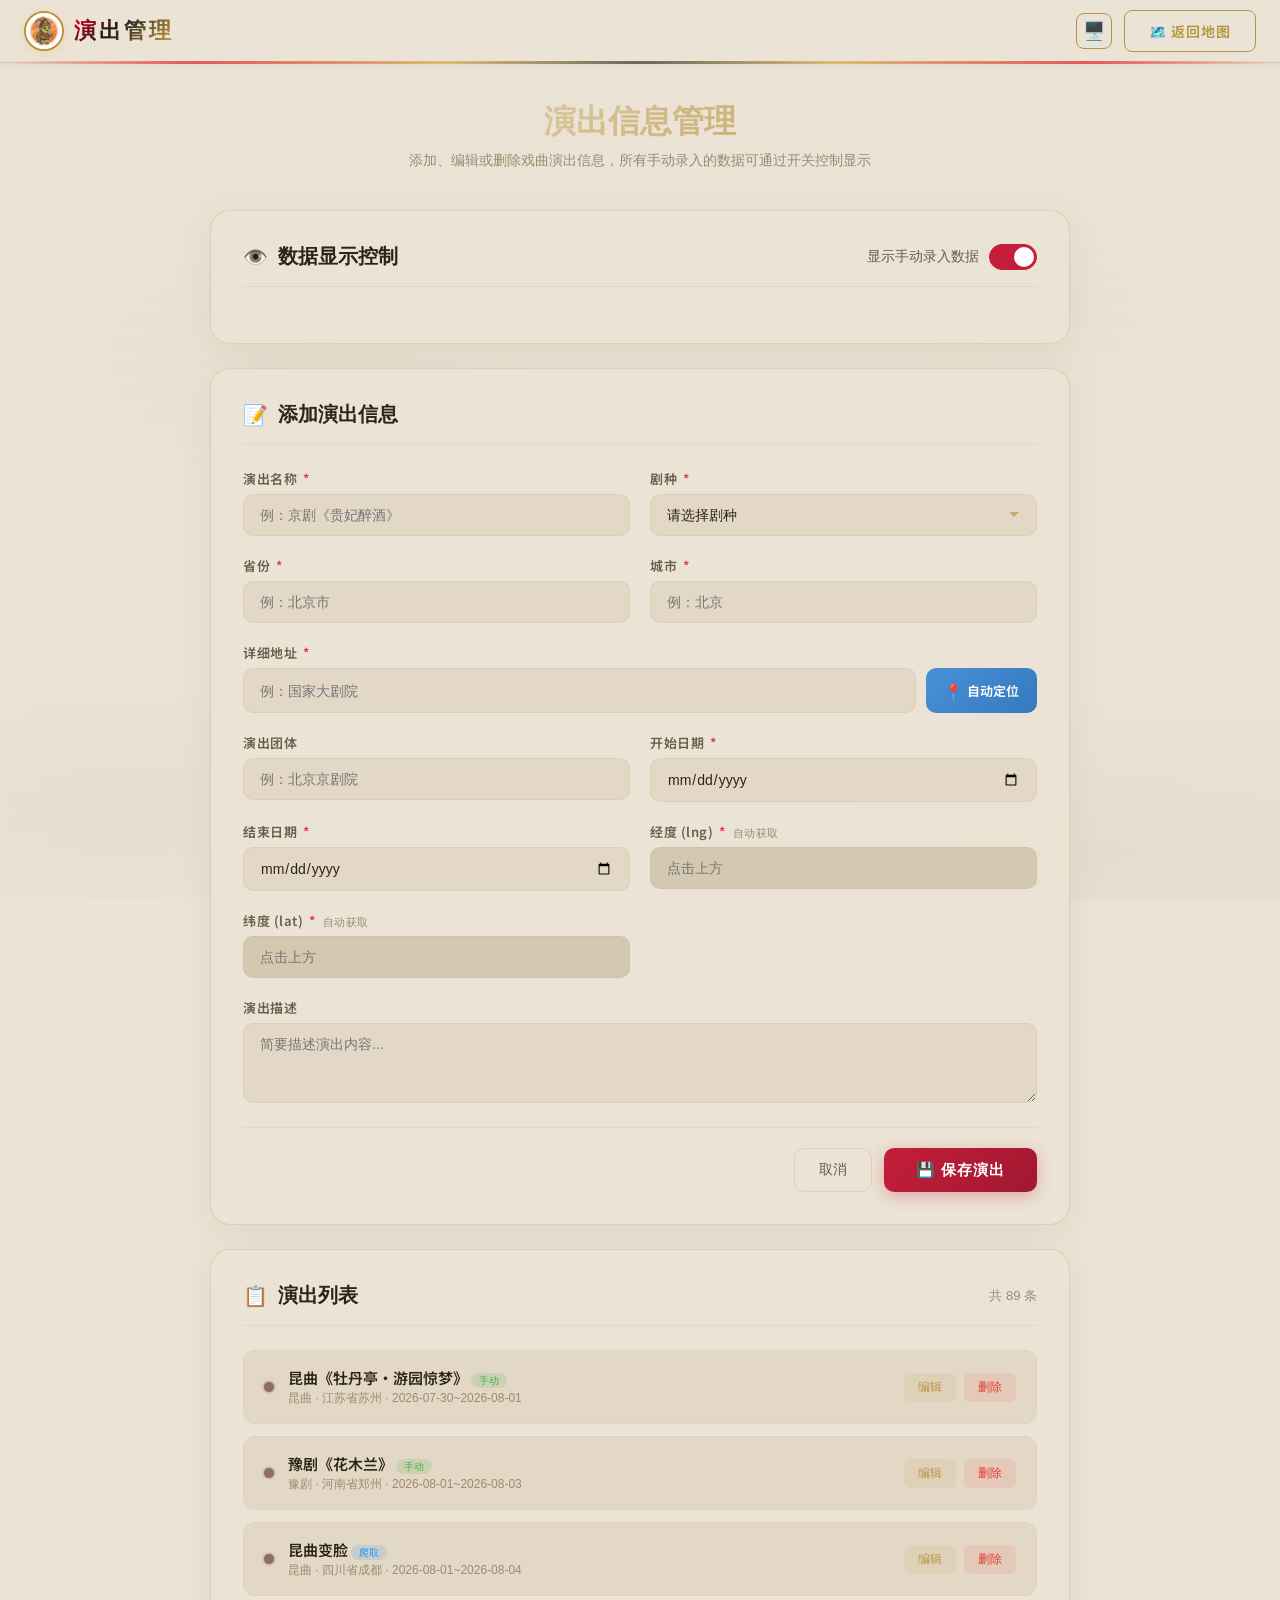
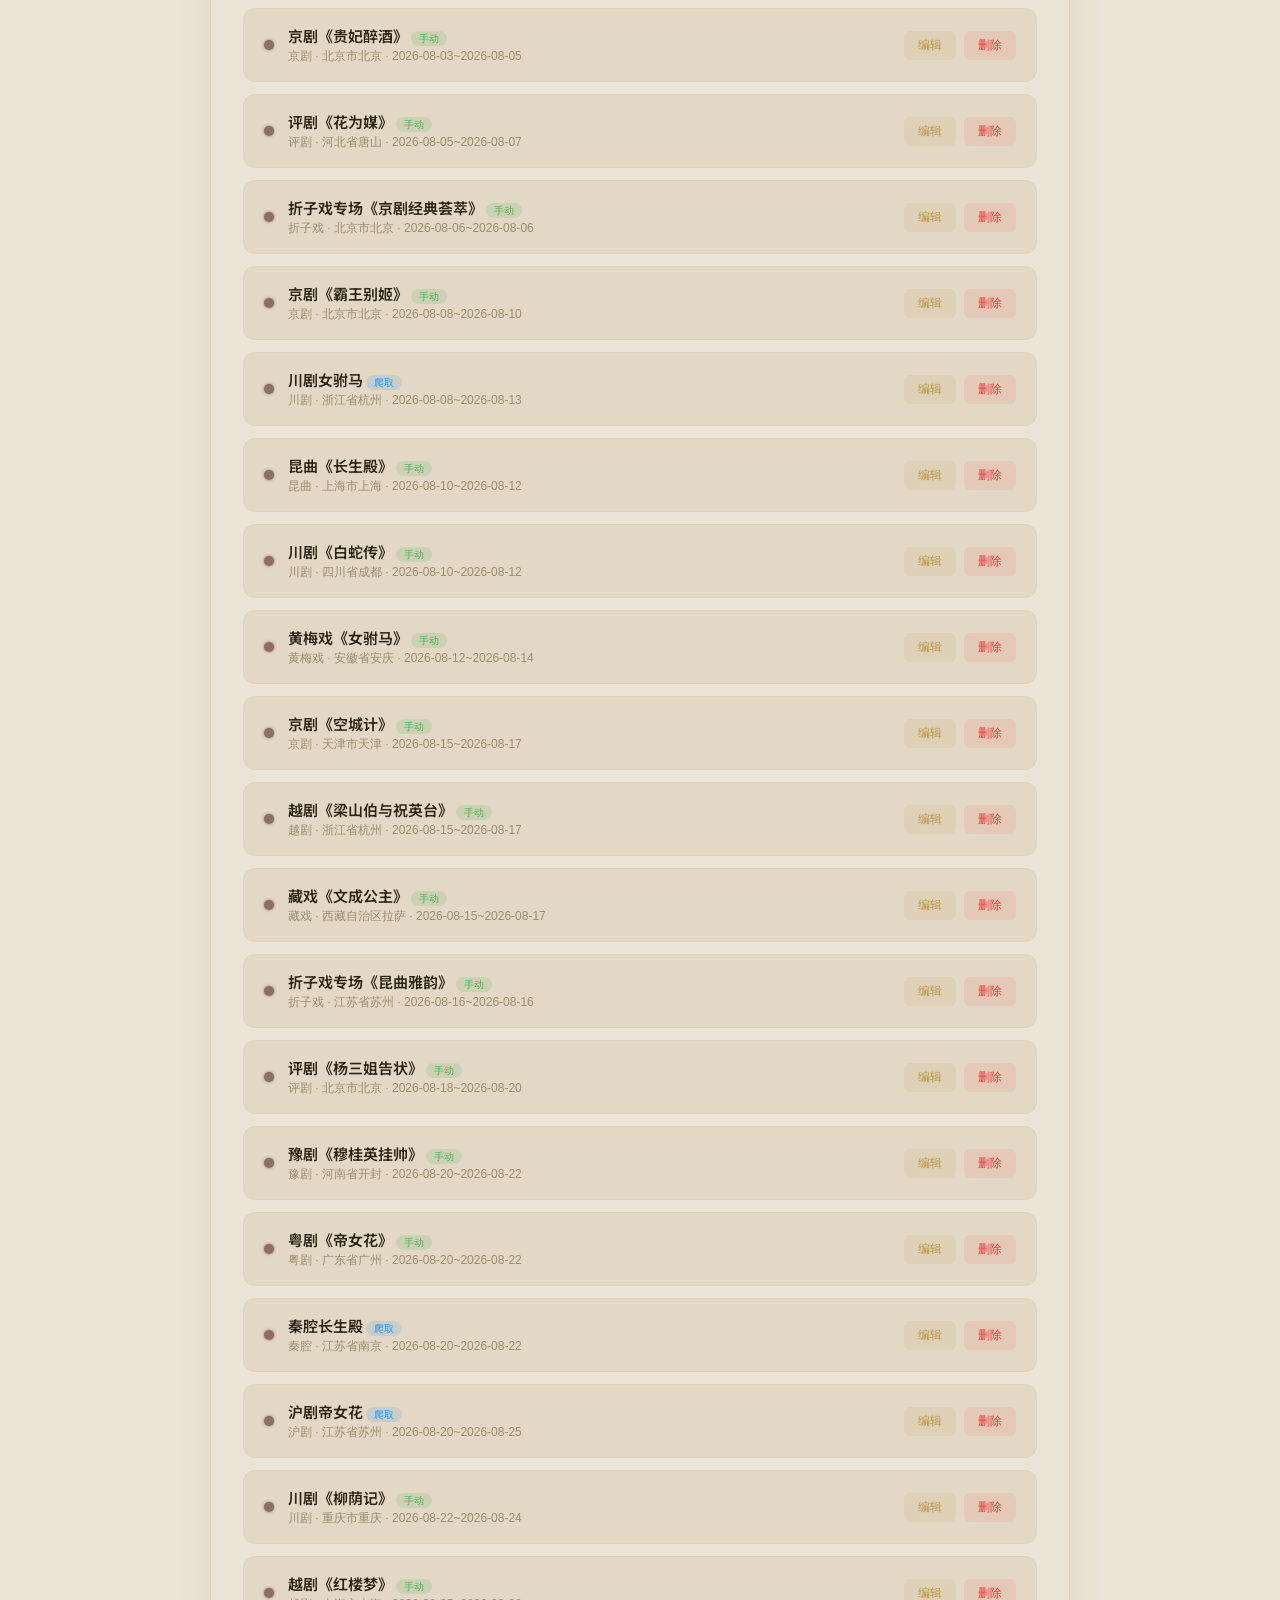
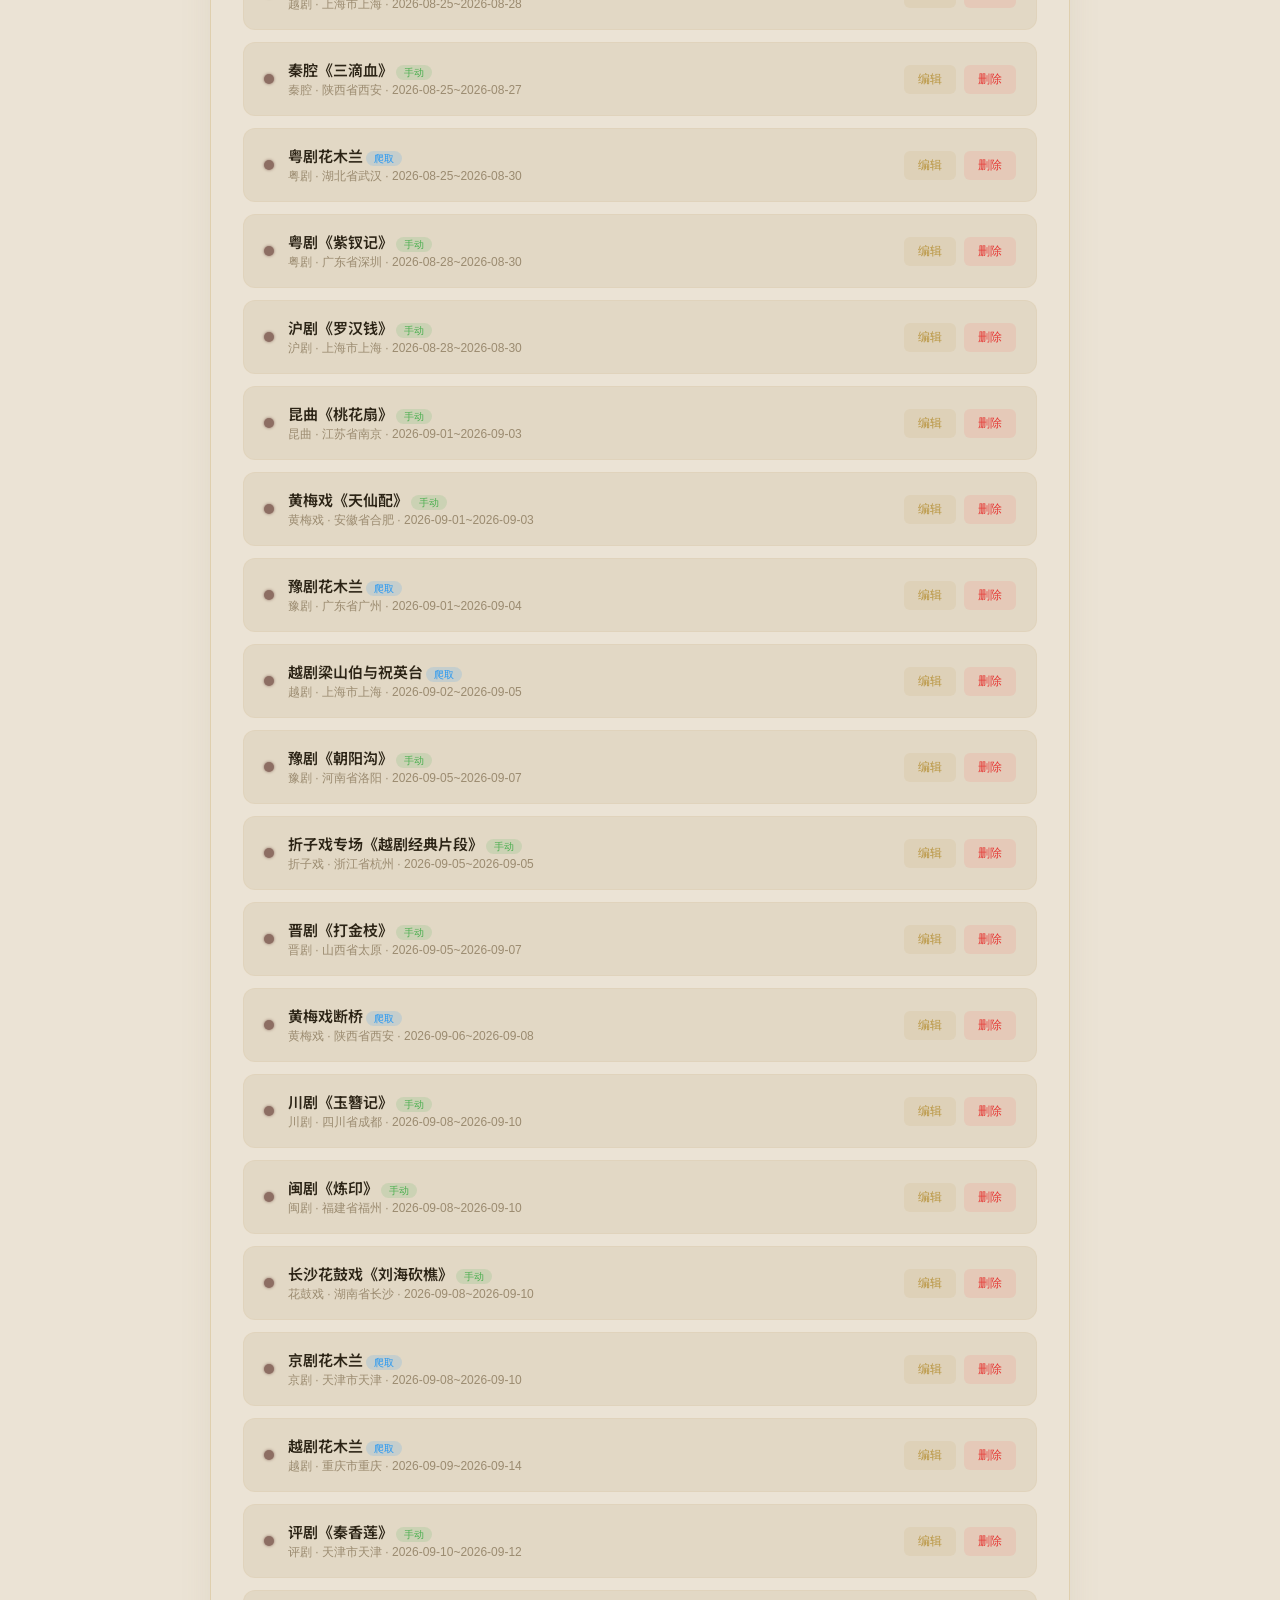
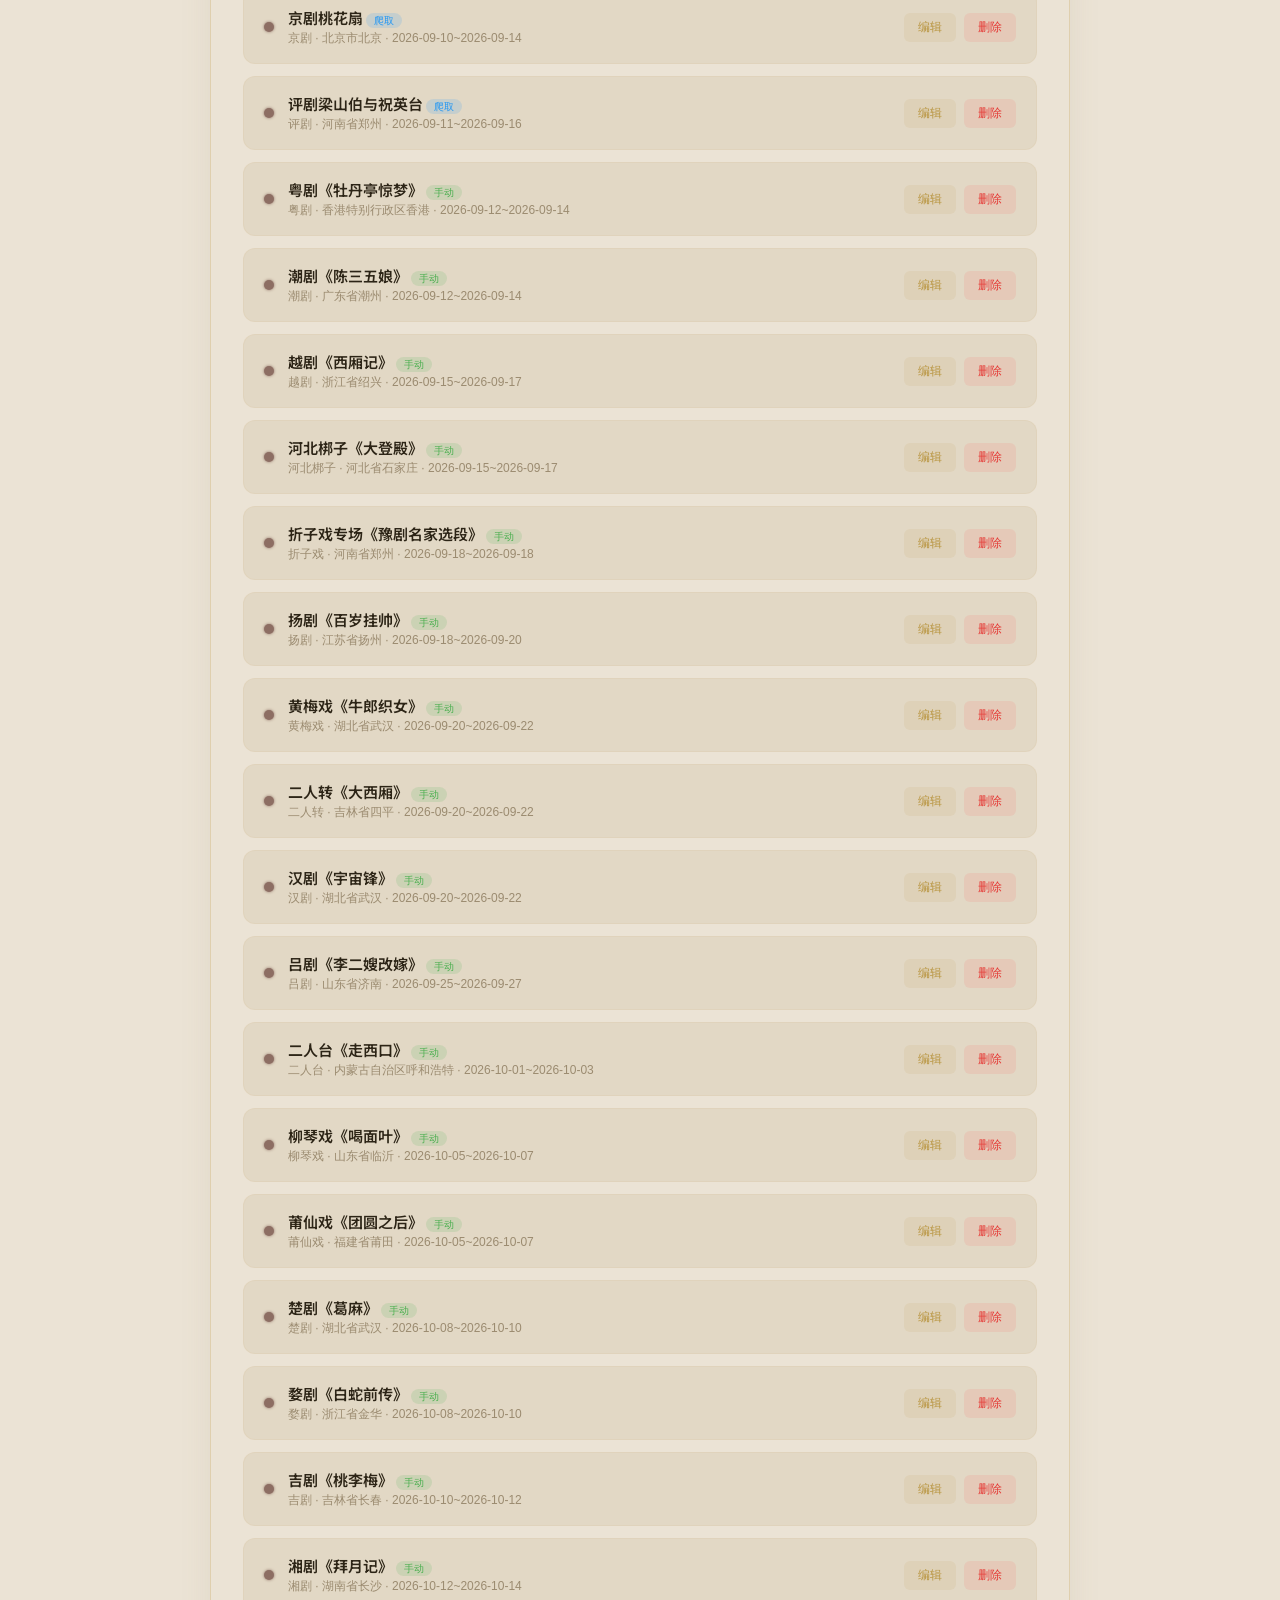
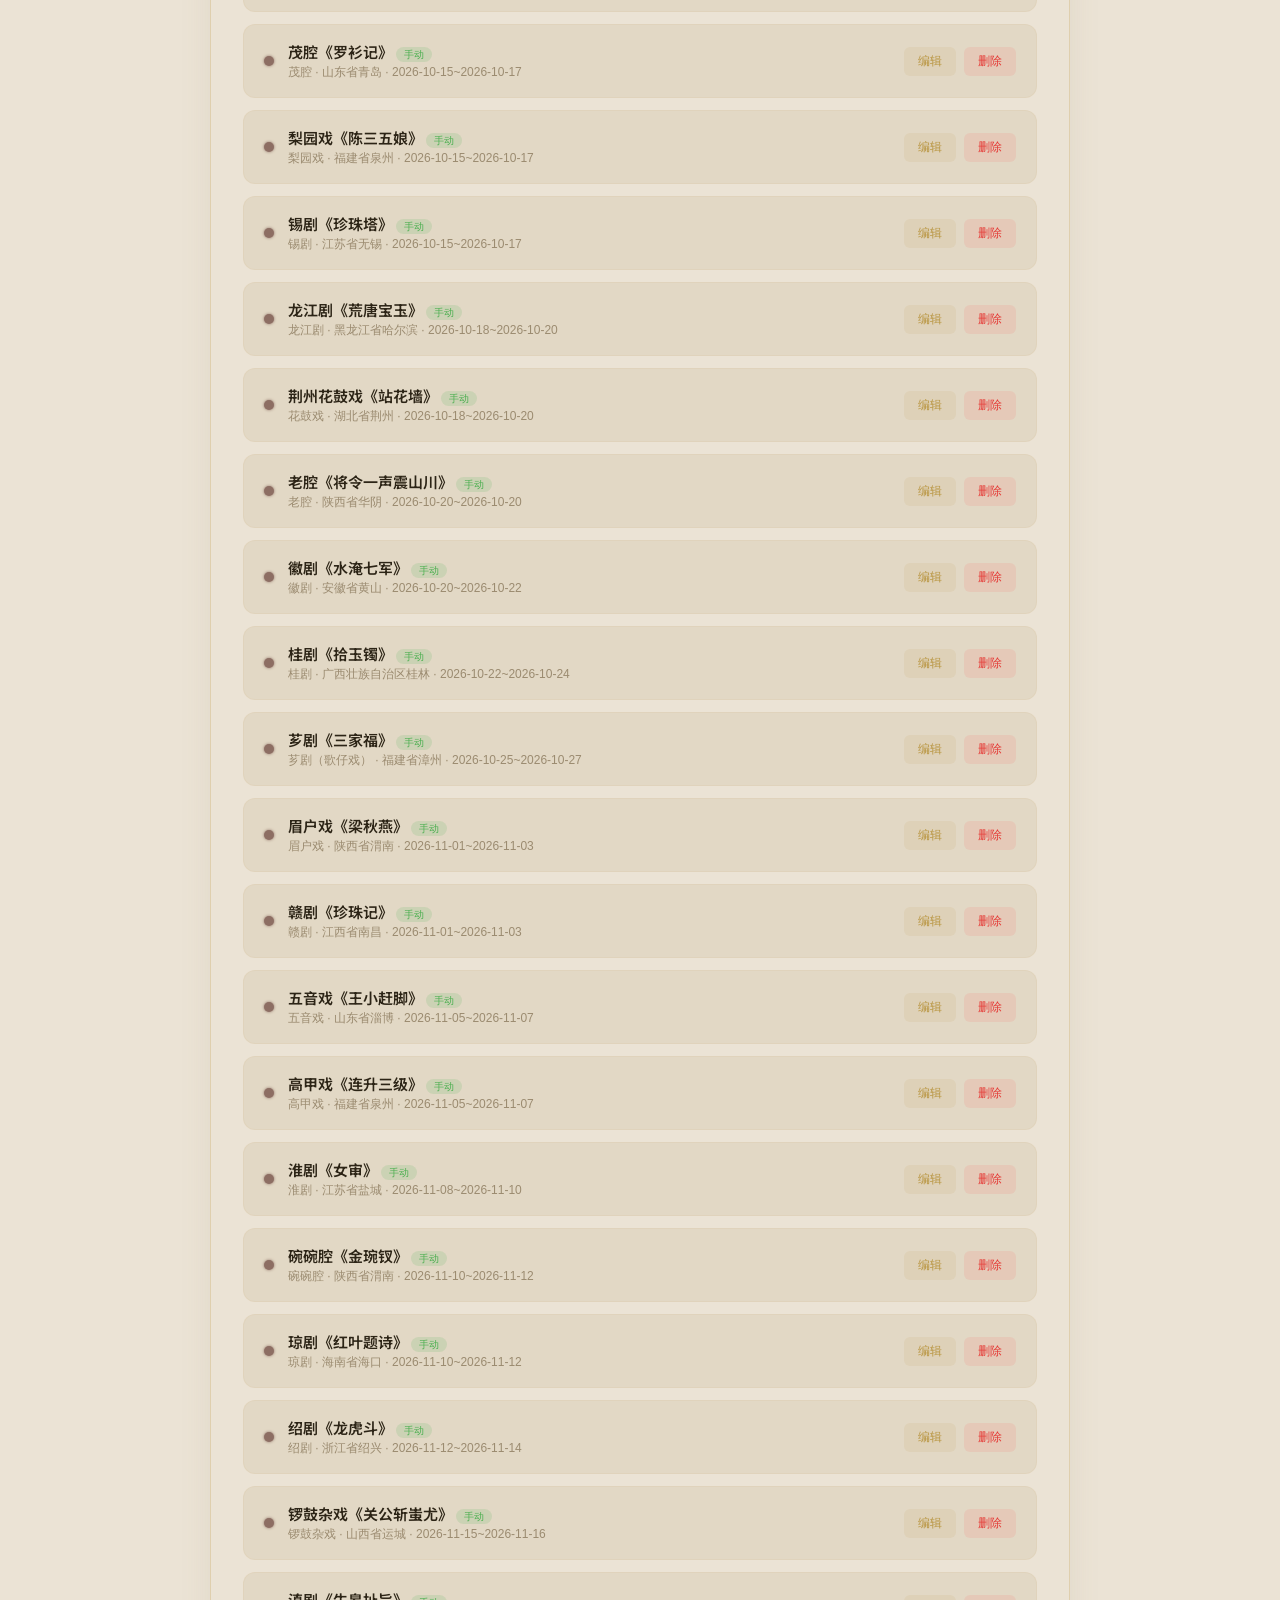
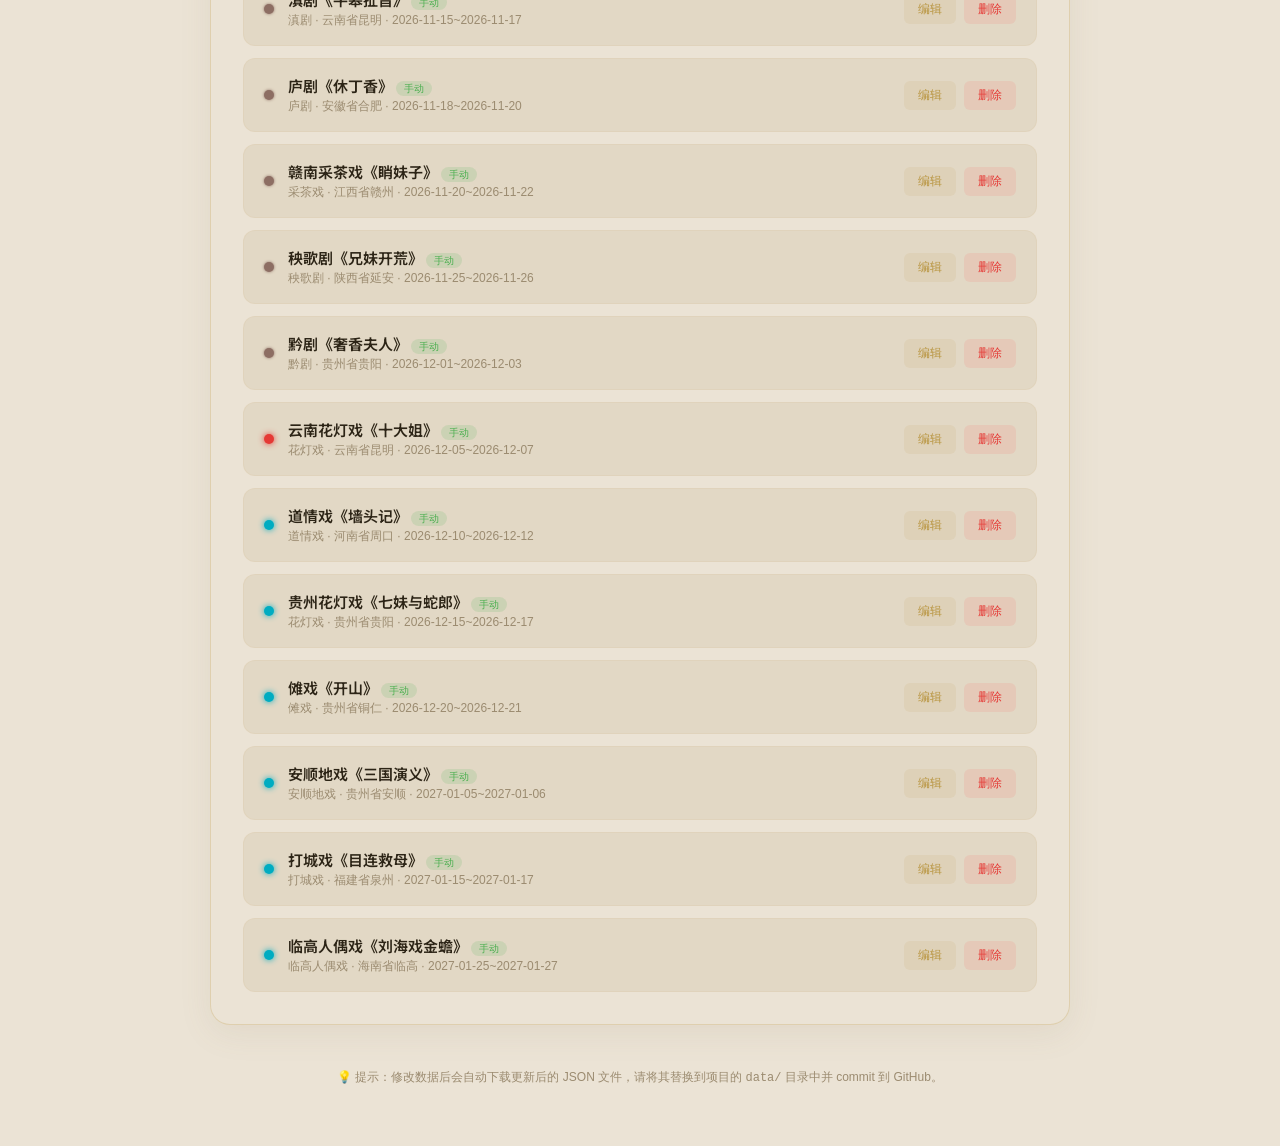
==== commit 0b8378ba: "修复：Giscus评论系统替代localStorage + 管理员密码CI注入 + Google Fonts加载优化 - 用Giscus(GitHub Discussions)替换localStora" ====
--- a/admin.html
+++ b/admin.html
@@ -4,9 +4,40 @@
   <meta charset="UTF-8">
   <meta name="viewport" content="width=device-width, initial-scale=1.0">
   <title>演出管理 - 中国戏曲演出地图</title>
-  <!-- Noto Sans SC: 国际源 + 国内镜像 fallback，VPN开关都能加载 -->
-  <link href="https://fonts.googleapis.com/css2?family=Noto+Sans+SC:wght@400;500;700&display=swap" rel="stylesheet">
-  <link href="https://fonts.loli.net/css2?family=Noto+Sans+SC:wght@400;500;700&display=swap" rel="stylesheet" crossorigin="anonymous">
+  <!-- 字体加载优化：预连接 + font-display: swap + 延迟加载 -->
+  <link rel="preconnect" href="https://fonts.googleapis.com" crossorigin>
+  <link rel="preconnect" href="https://fonts.gstatic.com" crossorigin>
+  <!-- 系统字体优先，Noto Sans SC 作为增强字体异步加载 -->
+  <style>
+    /* 本地系统字体优先，Noto Sans SC 作为可选增强 */
+    @font-face {
+      font-family: 'Noto Sans SC';
+      font-style: normal;
+      font-weight: 400;
+      font-display: swap;
+      src: local('Noto Sans SC'), local('NotoSansSC-Regular'),
+           url(https://fonts.googleapis.com/css2?family=Noto+Sans+SC:wght@400&display=swap) format('woff2');
+    }
+    @font-face {
+      font-family: 'Noto Sans SC';
+      font-style: normal;
+      font-weight: 500;
+      font-display: swap;
+      src: local('Noto Sans SC'), local('NotoSansSC-Medium'),
+           url(https://fonts.googleapis.com/css2?family=Noto+Sans+SC:wght@500&display=swap) format('woff2');
+    }
+    @font-face {
+      font-family: 'Noto Sans SC';
+      font-style: normal;
+      font-weight: 700;
+      font-display: swap;
+      src: local('Noto Sans SC'), local('NotoSansSC-Bold'),
+           url(https://fonts.googleapis.com/css2?family=Noto+Sans+SC:wght@700&display=swap) format('woff2');
+    }
+  </style>
+  <!-- 异步加载 Google Fonts CSS（不阻塞渲染） -->
+  <link rel="stylesheet" href="https://fonts.googleapis.com/css2?family=Noto+Sans+SC:wght@400;500;700&display=swap" media="print" onload="this.media='all';this.onload=null">
+  <noscript><link rel="stylesheet" href="https://fonts.googleapis.com/css2?family=Noto+Sans+SC:wght@400;500;700&display=swap"></noscript>
   <link rel="stylesheet" href="css/style.css">
 </head>
 <body>
--- a/css/style.css
+++ b/css/style.css
@@ -2014,6 +2014,15 @@
   padding: 2px 8px;
   border-radius: 10px;
 }
+.discuss-header-badge {
+  font-size: 11px;
+  color: var(--text-muted);
+  background: rgba(201,169,110,0.1);
+  padding: 2px 8px;
+  border-radius: 10px;
+  border: 1px solid rgba(201,169,110,0.2);
+  white-space: nowrap;
+}
 .discuss-arrow {
   width: 18px; height: 18px;
   color: var(--text-muted);
@@ -2318,6 +2327,31 @@
 /* ============================================
    讨论区暗色主题适配
    ============================================ */
+[data-theme="dark"] .discuss-header-badge {
+  background: rgba(201,169,110,0.08);
+  border-color: rgba(201,169,110,0.15);
+  color: #b0a890;
+}
+
+/* Giscus 评论容器 */
+.giscus-wrapper {
+  min-height: 80px;
+  width: 100%;
+}
+.giscus-wrapper iframe {
+  width: 100% !important;
+  border: none !important;
+}
+
+/* 演出详情中的评论副标题 */
+.pd-review-subtitle {
+  font-size: 11px;
+  color: var(--text-muted);
+  background: rgba(201,169,110,0.06);
+  padding: 2px 8px;
+  border-radius: 10px;
+}
+
 [data-theme="dark"] .discuss-post-box {
   background: rgba(201,169,110,0.06);
   border-color: rgba(201,169,110,0.18);
